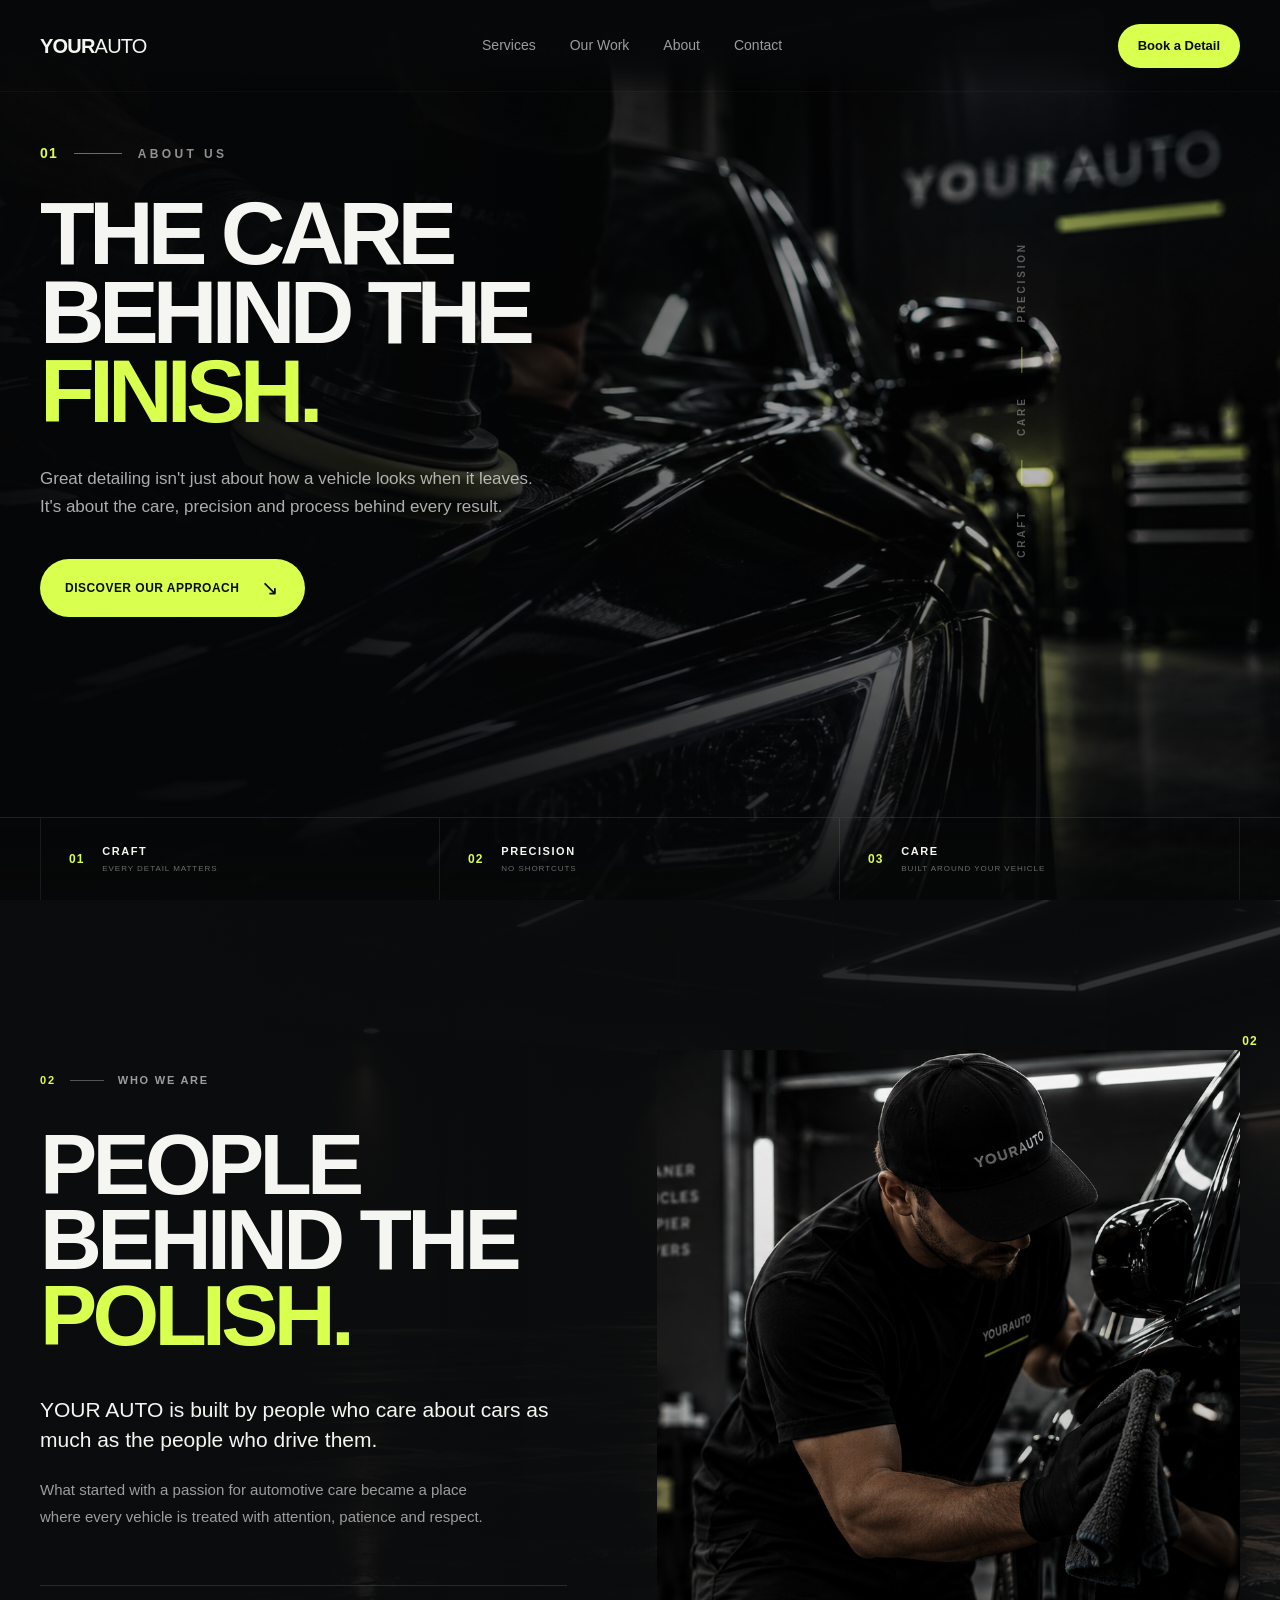
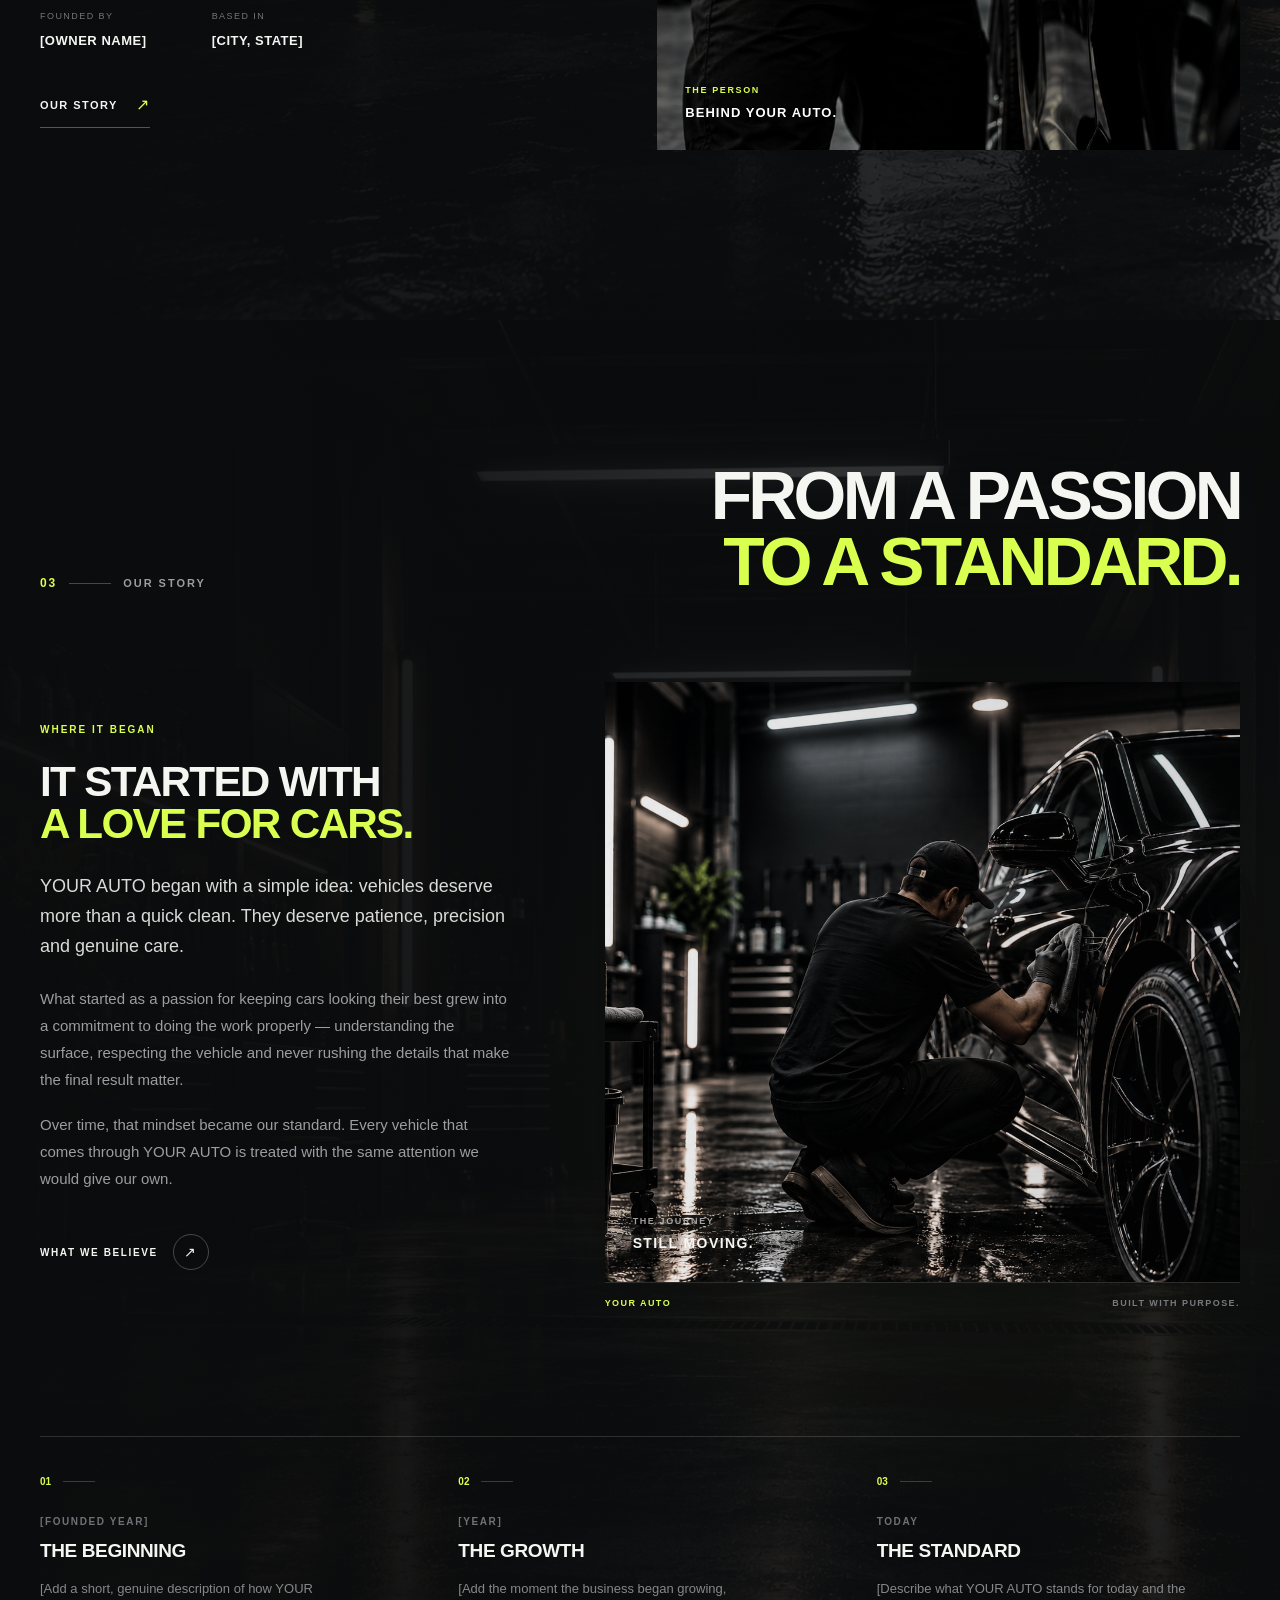
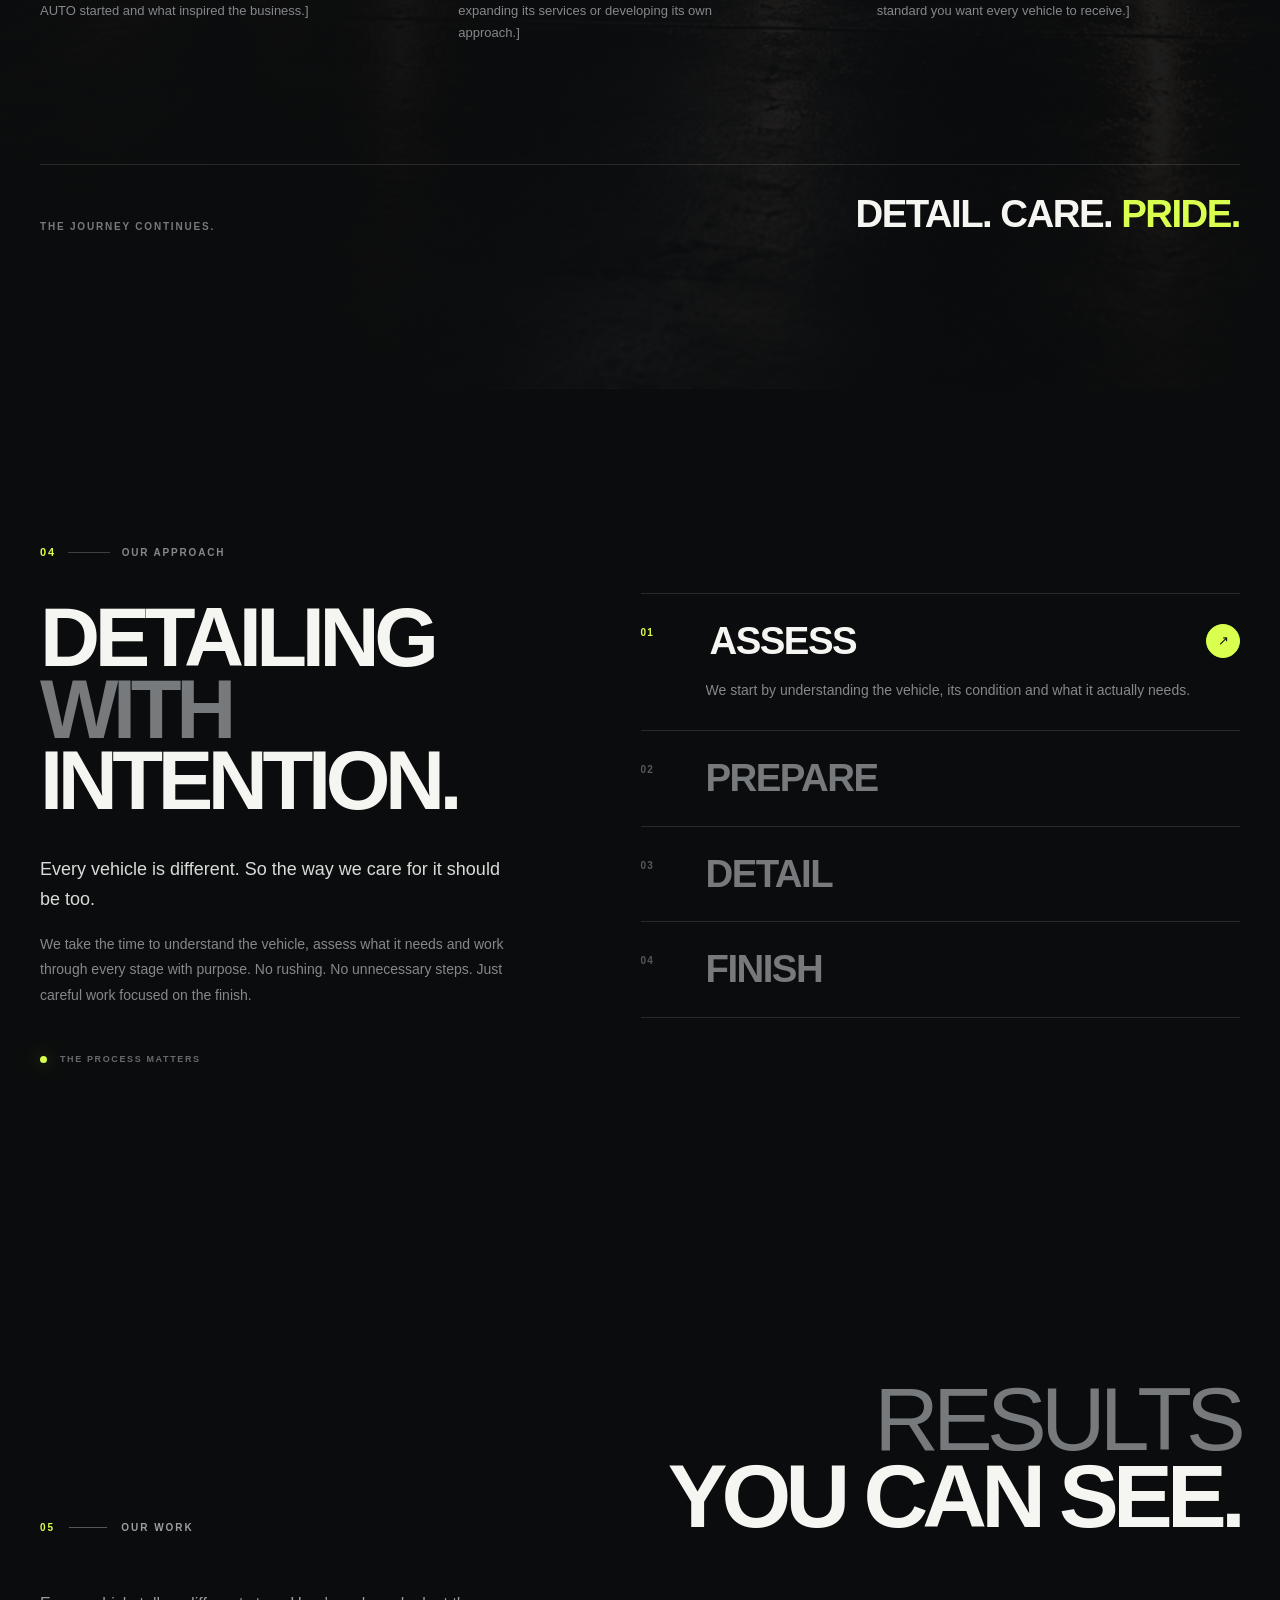
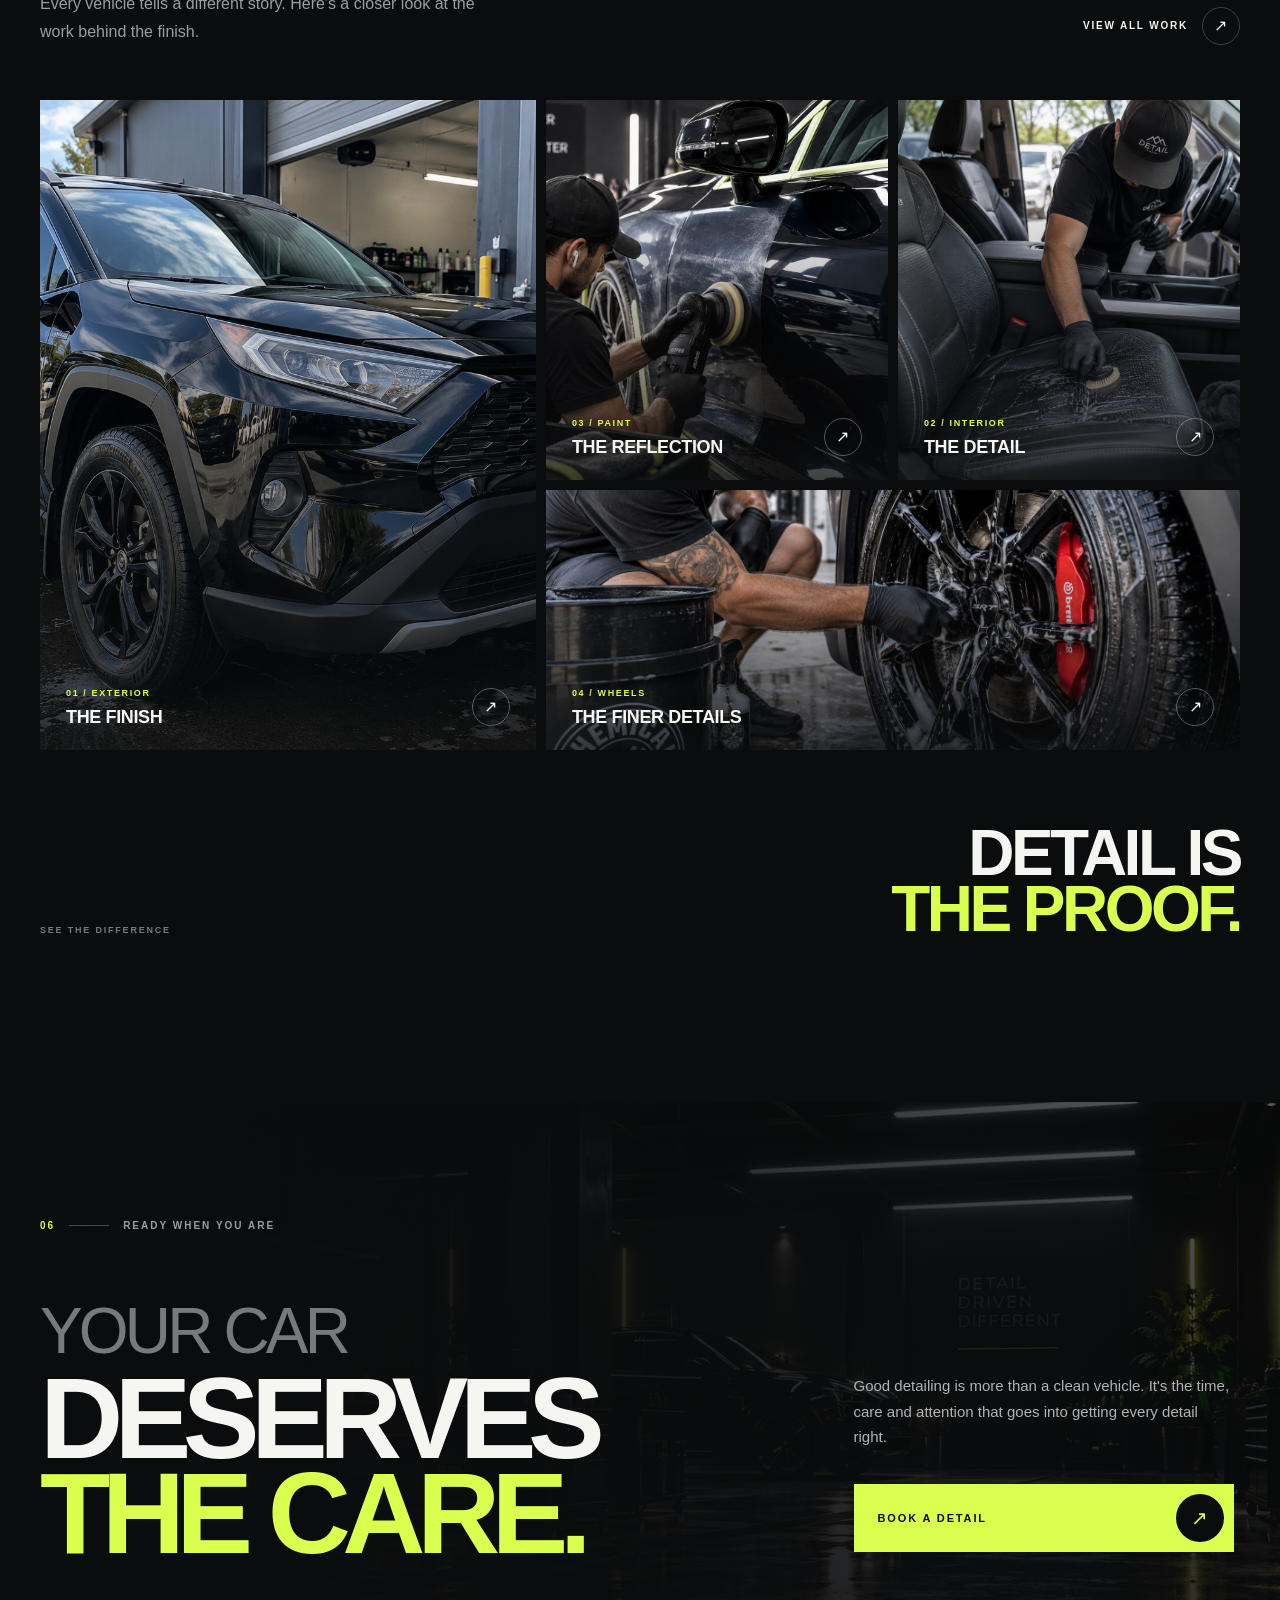
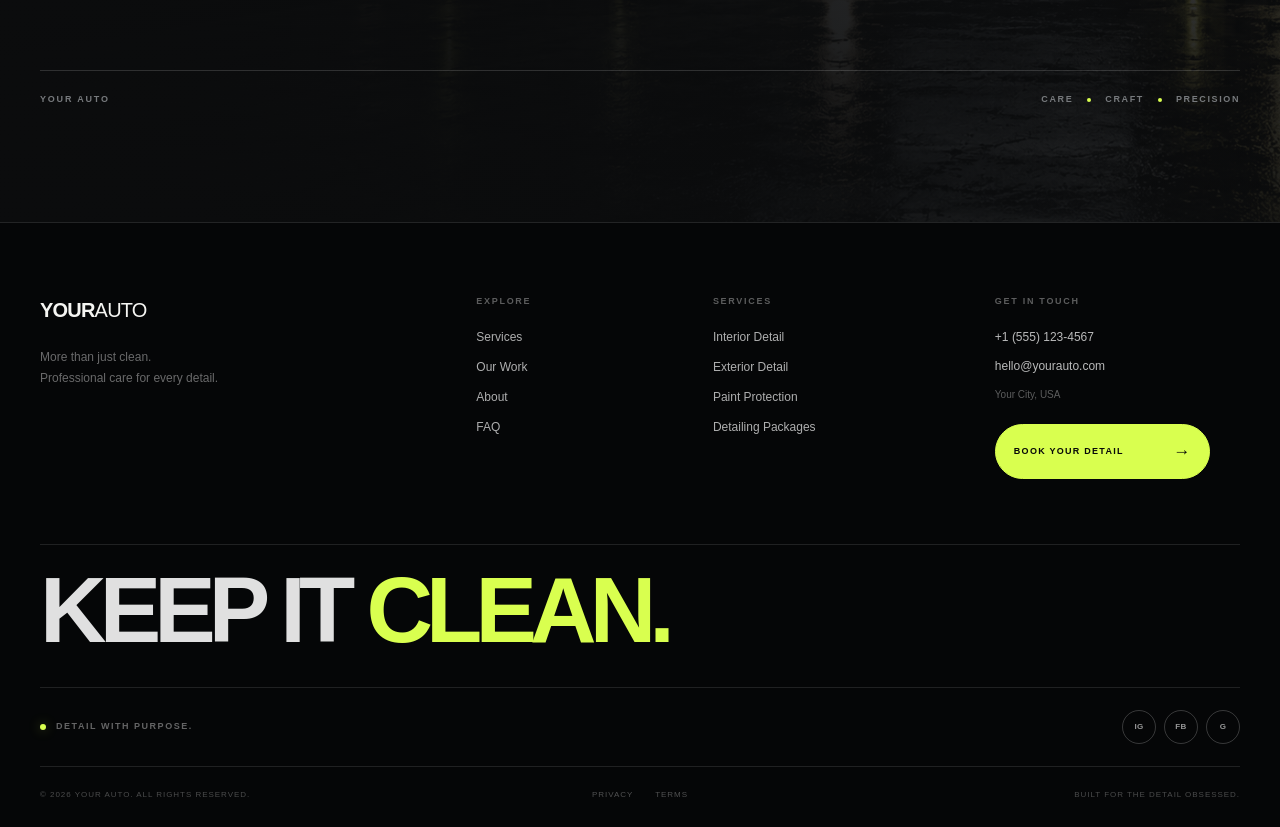
==== about.html @ d48f0979 "Upload auto detailing website" ====
<!DOCTYPE html>
<html lang="en">
<head>
  <meta charset="UTF-8">
  <meta name="viewport" content="width=device-width, initial-scale=1.0">

  <title>Your Auto Detailing</title>

  <link rel="stylesheet" href="style.css">
  <link rel="stylesheet" href="about.css">
</head>

<body>

  <header class="site-header">
  <div class="container header-inner">

    <a href="index.html" class="logo">
  YOUR<span>AUTO</span>
</a>

    <nav class="main-nav">

  <a href="services.html">Services</a>

  <a href="work.html">Our Work</a>

  <a href="about.html">About</a>

  <a href="contact.html">Contact</a>

  <a href="booking.html" class="mobile-booking">
    <span>Book a Detail</span>
    <span class="booking-arrow">↗</span>
  </a>

</nav>

<button class="menu-toggle" aria-label="Open menu" aria-expanded="false">
  <span></span>
  <span></span>
</button>

    <a href="booking.html" class="header-cta">
      Book a Detail
    </a>

  </div>
</header>








<!-- =========================================
     ABOUT HERO
========================================= -->

<section class="about-hero">

  <!-- BACKGROUND -->
  <div class="about-hero-image"></div>

  <!-- OVERLAY -->
  <div class="about-hero-overlay"></div>


  <div class="container about-hero-inner">

    <!-- LEFT CONTENT -->
    <div class="about-hero-content">

      <div class="about-hero-label">
        <span>01</span>
        <i></i>
        <strong>ABOUT US</strong>
      </div>


      <h1>
        THE CARE<br>
        BEHIND THE<br>
        <span>FINISH.</span>
      </h1>


      <p>
        Great detailing isn't just about how a vehicle looks
        when it leaves. It's about the care, precision and
        process behind every result.
      </p>


      <a
        href="#our-story"
        class="about-hero-btn"
      >
        <span>DISCOVER OUR APPROACH</span>
        <b>↘</b>
      </a>

    </div>


    <!-- RIGHT VISUAL NOTE -->
    <div class="about-hero-note">

      <span>CRAFT</span>
      <span>CARE</span>
      <span>PRECISION</span>

    </div>

  </div>


  <!-- BOTTOM PHILOSOPHY STRIP -->

  <div class="about-hero-bottom">

    <div class="container about-hero-bottom-inner">

      <div class="about-hero-item">

        <strong>01</strong>

        <div>
          <span>CRAFT</span>
          <small>EVERY DETAIL MATTERS</small>
        </div>

      </div>


      <div class="about-hero-item">

        <strong>02</strong>

        <div>
          <span>PRECISION</span>
          <small>NO SHORTCUTS</small>
        </div>

      </div>


      <div class="about-hero-item">

        <strong>03</strong>

        <div>
          <span>CARE</span>
          <small>BUILT AROUND YOUR VEHICLE</small>
        </div>

      </div>

    </div>

  </div>

</section>








<!-- =========================================
     WHO WE ARE
========================================= -->

<section class="about-who" id="who-we-are">

  <div class="container about-who-inner">

    <!-- LEFT CONTENT -->
    <div class="about-who-content">

      <div class="about-who-label">
        <span>02</span>
        <i></i>
        <strong>WHO WE ARE</strong>
      </div>


      <h2>
        PEOPLE<br>
        BEHIND THE<br>
        <span>POLISH.</span>
      </h2>


      <p class="about-who-intro">
        YOUR AUTO is built by people who care about
        cars as much as the people who drive them.
      </p>


      <p class="about-who-text">
        What started with a passion for automotive care
        became a place where every vehicle is treated
        with attention, patience and respect.
      </p>


      <!-- FOUNDER INFO -->
      <div class="about-who-meta">

        <div class="about-who-meta-item">

          <span>FOUNDED BY</span>

          <strong>[OWNER NAME]</strong>

        </div>


        <div class="about-who-meta-item">

          <span>BASED IN</span>

          <strong>[CITY, STATE]</strong>

        </div>

      </div>


      <a href="#our-story" class="about-who-link">

        <span>OUR STORY</span>

        <b>↗</b>

      </a>

    </div>


    <!-- RIGHT IMAGE -->
    <div class="about-who-visual">

      <div class="about-who-image">

        <img
          src="images/about-founder.png"
          alt="YOUR AUTO founder working on a vehicle"
          loading="lazy"
        />

      </div>


      <!-- IMAGE LABEL -->
      <div class="about-who-caption">

        <span>THE PERSON</span>

        <strong>BEHIND YOUR AUTO.</strong>

      </div>


      <!-- NUMBER -->
      <div class="about-who-number">
        02
      </div>

    </div>

  </div>

</section>







<!-- =========================================
     SECTION 03 — OUR STORY
========================================= -->

<section class="about-story" id="our-story">

  <div class="container about-story-inner">

    <!-- SECTION HEADER -->
    <div class="about-story-header">

      <div class="about-story-label">
        <span>03</span>
        <i></i>
        <strong>OUR STORY</strong>
      </div>

      <div class="about-story-heading">
        <span>FROM A PASSION</span>
        <strong>TO A STANDARD.</strong>
      </div>

    </div>


    <!-- MAIN STORY -->
    <div class="about-story-main">

      <!-- STORY COPY -->
      <div class="about-story-copy">

        <span class="about-story-kicker">
          WHERE IT BEGAN
        </span>

        <h3>
          IT STARTED WITH
          <em>A LOVE FOR CARS.</em>
        </h3>

        <p class="about-story-lead">
          YOUR AUTO began with a simple idea: vehicles deserve
          more than a quick clean. They deserve patience,
          precision and genuine care.
        </p>

        <p>
          What started as a passion for keeping cars looking
          their best grew into a commitment to doing the work
          properly — understanding the surface, respecting the
          vehicle and never rushing the details that make the
          final result matter.
        </p>

        <p>
          Over time, that mindset became our standard. Every
          vehicle that comes through YOUR AUTO is treated with
          the same attention we would give our own.
        </p>

        <a href="#approach" class="about-story-link">
          <span>WHAT WE BELIEVE</span>
          <b>↗</b>
        </a>

      </div>


      <!-- STORY IMAGE -->
      <div class="about-story-visual">

        <div class="about-story-image">

          <div class="about-story-image-shine"></div>

          <div class="about-story-image-label">
            <span>THE JOURNEY</span>
            <strong>STILL MOVING.</strong>
          </div>

        </div>

        <div class="about-story-image-note">
          <span>YOUR AUTO</span>
          <strong>BUILT WITH PURPOSE.</strong>
        </div>

      </div>

    </div>


    <!-- HISTORY STRIP -->
    <div class="about-history">

      <div class="about-history-line"></div>


      <!-- HISTORY 01 -->
      <article class="about-history-item">

        <div class="about-history-top">
          <span>01</span>
          <i></i>
        </div>

        <span class="about-history-year">
          [FOUNDED YEAR]
        </span>

        <h4>
          THE BEGINNING
        </h4>

        <p>
          [Add a short, genuine description of how YOUR AUTO
          started and what inspired the business.]
        </p>

      </article>


      <!-- HISTORY 02 -->
      <article class="about-history-item">

        <div class="about-history-top">
          <span>02</span>
          <i></i>
        </div>

        <span class="about-history-year">
          [YEAR]
        </span>

        <h4>
          THE GROWTH
        </h4>

        <p>
          [Add the moment the business began growing, expanding
          its services or developing its own approach.]
        </p>

      </article>


      <!-- HISTORY 03 -->
      <article class="about-history-item">

        <div class="about-history-top">
          <span>03</span>
          <i></i>
        </div>

        <span class="about-history-year">
          TODAY
        </span>

        <h4>
          THE STANDARD
        </h4>

        <p>
          [Describe what YOUR AUTO stands for today and the
          standard you want every vehicle to receive.]
        </p>

      </article>

    </div>


    <!-- CLOSING STATEMENT -->
    <div class="about-story-close">

      <span>
        THE JOURNEY CONTINUES.
      </span>

      <strong>
        DETAIL. CARE. <em>PRIDE.</em>
      </strong>

    </div>

  </div>

</section>





<!-- =========================================
     SECTION 04 — OUR APPROACH
========================================= -->

<section class="about-approach" id="approach">

  <div class="container about-approach-inner">

    <!-- LEFT SIDE -->
    <div class="about-approach-intro">

      <div class="about-approach-label">
        <span>04</span>
        <i></i>
        <strong>OUR APPROACH</strong>
      </div>

      <h2>
        DETAILING
        <span>WITH</span>
        INTENTION.
      </h2>

      <p class="about-approach-lead">
        Every vehicle is different. So the way we care for it
        should be too.
      </p>

      <p>
        We take the time to understand the vehicle, assess what
        it needs and work through every stage with purpose.
        No rushing. No unnecessary steps. Just careful work
        focused on the finish.
      </p>

      <div class="about-approach-note">
        <span></span>
        <strong>
          THE PROCESS MATTERS
        </strong>
      </div>

    </div>


    <!-- RIGHT SIDE -->
    <div class="about-process">

      <!-- PROCESS ITEM 01 -->
      <button
        class="about-process-item active"
        type="button"
        data-process="1"
      >

        <div class="about-process-number">
          01
        </div>

        <div class="about-process-main">

          <div class="about-process-title">
            <h3>ASSESS</h3>
            <span>↗</span>
          </div>

          <div class="about-process-content">
            <p>
              We start by understanding the vehicle, its condition
              and what it actually needs.
            </p>
          </div>

        </div>

      </button>


      <!-- PROCESS ITEM 02 -->
      <button
        class="about-process-item"
        type="button"
        data-process="2"
      >

        <div class="about-process-number">
          02
        </div>

        <div class="about-process-main">

          <div class="about-process-title">
            <h3>PREPARE</h3>
            <span>↗</span>
          </div>

          <div class="about-process-content">
            <p>
              Proper preparation creates the foundation for a
              cleaner, more refined result.
            </p>
          </div>

        </div>

      </button>


      <!-- PROCESS ITEM 03 -->
      <button
        class="about-process-item"
        type="button"
        data-process="3"
      >

        <div class="about-process-number">
          03
        </div>

        <div class="about-process-main">

          <div class="about-process-title">
            <h3>DETAIL</h3>
            <span>↗</span>
          </div>

          <div class="about-process-content">
            <p>
              Every surface receives the attention it needs,
              from the areas you notice to the ones you don't.
            </p>
          </div>

        </div>

      </button>


      <!-- PROCESS ITEM 04 -->
      <button
        class="about-process-item"
        type="button"
        data-process="4"
      >

        <div class="about-process-number">
          04
        </div>

        <div class="about-process-main">

          <div class="about-process-title">
            <h3>FINISH</h3>
            <span>↗</span>
          </div>

          <div class="about-process-content">
            <p>
              We inspect the finished vehicle, refine the final
              details and make sure everything is ready to go.
            </p>
          </div>

        </div>

      </button>

    </div>

  </div>

</section>






















<!-- =========================================
     05 — OUR WORK / PROOF
========================================= -->

<section class="about-work" id="about-work">

  <div class="container">

    <!-- HEADER -->
    <div class="about-work-header">

      <div class="about-work-label">
        <span>05</span>
        <i></i>
        <strong>OUR WORK</strong>
      </div>

      <div class="about-work-heading">
        <span>RESULTS</span>
        <strong>YOU CAN SEE.</strong>
      </div>

    </div>


    <!-- INTRO -->
    <div class="about-work-intro">

      <p>
        Every vehicle tells a different story.
        Here's a closer look at the work behind the finish.
      </p>

      <a href="work.html" class="about-work-link">
        <span>VIEW ALL WORK</span>
        <b>↗</b>
      </a>

    </div>


    <!-- FEATURED WORK -->
    <div class="about-work-grid">

      <!-- FEATURED -->
      <a
        href="work.html"
        class="about-work-card about-work-featured"
      >

        <div class="about-work-image">

          <img
            src="images/gallery-exterior-01.png"
            alt="Exterior detailing result"
            loading="lazy"
          >

          <div class="about-work-shine"></div>

        </div>

        <div class="about-work-card-info">

          <div>
            <span>01 / EXTERIOR</span>
            <strong>THE FINISH</strong>
          </div>

          <b>↗</b>

        </div>

      </a>


      <!-- INTERIOR -->
      <a
        href="work.html"
        class="about-work-card about-work-small"
      >

        <div class="about-work-image">

          <img
            src="images/gallery-interior-01.png"
            alt="Interior detailing result"
            loading="lazy"
          >

          <div class="about-work-shine"></div>

        </div>

        <div class="about-work-card-info">

          <div>
            <span>02 / INTERIOR</span>
            <strong>THE DETAIL</strong>
          </div>

          <b>↗</b>

        </div>

      </a>


      <!-- PAINT -->
      <a
        href="work.html"
        class="about-work-card about-work-small"
      >

        <div class="about-work-image">

          <img
            src="images/gallery-paint-01.png"
            alt="Paint correction result"
            loading="lazy"
          >

          <div class="about-work-shine"></div>

        </div>

        <div class="about-work-card-info">

          <div>
            <span>03 / PAINT</span>
            <strong>THE REFLECTION</strong>
          </div>

          <b>↗</b>

        </div>

      </a>


      <!-- WHEELS -->
      <a
        href="work.html"
        class="about-work-card about-work-wide"
      >

        <div class="about-work-image">

          <img
            src="images/gallery-wheel-01.png"
            alt="Wheel detailing result"
            loading="lazy"
          >

          <div class="about-work-shine"></div>

        </div>

        <div class="about-work-card-info">

          <div>
            <span>04 / WHEELS</span>
            <strong>THE FINER DETAILS</strong>
          </div>

          <b>↗</b>

        </div>

      </a>

    </div>


    <!-- BOTTOM STATEMENT -->
    <div class="about-work-bottom">

      <span>SEE THE DIFFERENCE</span>

      <strong>
        DETAIL IS<br>
        <em>THE PROOF.</em>
      </strong>

    </div>

  </div>

</section>






<!-- =========================================
     06 — FINAL CTA
========================================= -->

<section class="about-final-cta" id="about-final-cta">

  <div class="about-final-cta-bg"></div>
  <div class="about-final-cta-overlay"></div>

  <div class="container about-final-cta-inner">

    <!-- TOP LABEL -->
    <div class="about-final-cta-label">
      <span>06</span>
      <i></i>
      <strong>READY WHEN YOU ARE</strong>
    </div>


    <!-- MAIN -->
    <div class="about-final-cta-main">

      <div class="about-final-cta-heading">

        <span>YOUR CAR</span>

        <strong>
          DESERVES<br>
          <em>THE CARE.</em>
        </strong>

      </div>


      <div class="about-final-cta-side">

        <p>
          Good detailing is more than a clean vehicle.
          It's the time, care and attention that goes into
          getting every detail right.
        </p>

        <a href="booking.html" class="about-final-cta-button">

          <span>BOOK A DETAIL</span>

          <b>↗</b>

        </a>

      </div>

    </div>


    <!-- BOTTOM -->
    <div class="about-final-cta-bottom">

      <span>YOUR AUTO</span>

      <div>
        <span>CARE</span>
        <i></i>
        <span>CRAFT</span>
        <i></i>
        <span>PRECISION</span>
      </div>

    </div>

  </div>

</section>

















<!-- =========================================
     FOOTER
========================================= -->

<footer class="site-footer">

  <div class="footer-container">


    <!-- =====================================
         TOP
    ====================================== -->

    <div class="footer-top">


      <!-- BRAND -->

      <div class="footer-brand">

        <a href="index.html" class="logo">
  YOUR<span>AUTO</span>
</a>

        <p>
          More than just clean.<br>
          Professional care for every detail.
        </p>

      </div>


      <!-- NAVIGATION -->

      <div class="footer-nav-group">

        <span class="footer-nav-title">
          EXPLORE
        </span>

        <a href="services.html">
          Services
        </a>

        <a href="work.html">
          Our Work
        </a>

        <a href="about.html">
          About
        </a>

        <a href="index.html#faq">
          FAQ
        </a>

      </div>


      <!-- SERVICES -->

      <div class="footer-nav-group">

  <span class="footer-nav-title">
    SERVICES
  </span>

  <a href="services.html#service-menu">
    Interior Detail
  </a>

  <a href="services.html#service-menu">
    Exterior Detail
  </a>

  <a href="services.html#service-menu">
    Paint Protection
  </a>

  <a href="services.html#service-menu">
    Detailing Packages
  </a>

</div>


      <!-- CONTACT -->

      <div class="footer-contact">

        <span class="footer-nav-title">
          GET IN TOUCH
        </span>

        <a href="tel:+15551234567">
          +1 (555) 123-4567
        </a>

        <a href="mailto:hello@yourauto.com">
          hello@yourauto.com
        </a>

        <span class="footer-location">
          Your City, USA
        </span>

        <a
          href="booking.html"
          class="footer-book"
        >
          <span>BOOK YOUR DETAIL</span>
          <b>→</b>
        </a>

      </div>

    </div>


    <!-- =====================================
         LARGE STATEMENT
    ====================================== -->

    <div class="footer-statement">

      <span>KEEP IT</span>

      <strong>CLEAN.</strong>

    </div>


    <!-- =====================================
         MIDDLE LINE
    ====================================== -->

    <div class="footer-middle">

      <div class="footer-middle-left">

        <span class="footer-dot"></span>

        <span>
          DETAIL WITH PURPOSE.
        </span>

      </div>


      <div class="footer-socials">

        <a href="javascript:void(0)" aria-label="Instagram">IG</a>
        <a href="javascript:void(0)" aria-label="Facebook">FB</a>
        <a href="javascript:void(0)" aria-label="Google">G</a>

      </div>

    </div>


    <!-- =====================================
         BOTTOM
    ====================================== -->

    <div class="footer-bottom">

      <span>
        © 2026 YOUR AUTO. ALL RIGHTS RESERVED.
      </span>

      <div>

        <a href="#">
          PRIVACY
        </a>

        <a href="#">
          TERMS
        </a>

      </div>

      <span class="footer-credit">
        BUILT FOR THE DETAIL OBSESSED.
      </span>

    </div>


  </div>

</footer>








<!-- =========================================
     BOOKING MODAL
========================================= -->

<div
  class="booking-modal"
  id="bookingModal"
  aria-hidden="true"
>

  <div
    class="booking-modal-backdrop"
    data-booking-close
  ></div>


  <div
    class="booking-modal-window"
    role="dialog"
    aria-modal="true"
    aria-label="Book your detail"
  >

    <!-- CLOSE -->
    <button
      type="button"
      class="booking-modal-close"
      aria-label="Close booking"
      data-booking-close
    >
      <span></span>
      <span></span>
    </button>


    <!-- BOOKING PAGE -->
    <iframe
      class="booking-modal-frame"
      src="about:blank"
      title="Book Your Detail"
    ></iframe>

  </div>

</div>






  <script src="script.js"></script>
  <script src="about.js"></script>
</body>
</html>
---- style.css ----
/* ================================
   YOUR AUTO DETAILING
   Master Design System
================================ */

:root {
  --bg: #0b0c0d;
  --surface: #121416;
  --text: #f5f5f2;
  --muted: #9b9d9f;
  --accent: #d9ff4f;

  --container: 1200px;
  --radius: 18px;
}

* {
  margin: 0;
  padding: 0;
  box-sizing: border-box;
}

html {
  scroll-behavior: smooth;
}

body {
  font-family: Arial, Helvetica, sans-serif;
  background: var(--bg);
  color: var(--text);
  line-height: 1.5;
}

img {
  max-width: 100%;
  display: block;
}

button,
a {
  font: inherit;
}

a {
  color: inherit;
  text-decoration: none;
}

.container {
  width: min(100% - 40px, var(--container));
  margin-inline: auto;
}






/* =========================================
   AUTO-HIDE HEADER
========================================= */

.site-header {
  position: fixed;
  top: 0;
  left: 0;
  width: 100%;
  z-index: 1000;

  transition:
    transform 0.55s cubic-bezier(0.22, 1, 0.36, 1),
    opacity 0.35s ease;

  will-change: transform;
}

/* Header hidden while scrolling down */
.site-header.header-hidden {
  transform: translateY(-110%);
  opacity: 0;
  pointer-events: none;
}







/* ================================
   HEADER
================================ */

.site-header {
  position: fixed;
  top: 0;
  left: 0;
  width: 100%;
  z-index: 100;
  padding: 24px 0;
}

.site-header {
  position: fixed;
  top: 0;
  left: 0;
  width: 100%;
  z-index: 1000;

  padding: 24px 0;

  background: linear-gradient(
    to bottom,
    rgba(7, 8, 9, 0.96) 0%,
    rgba(7, 8, 9, 0.90) 55%,
    rgba(7, 8, 9, 0.65) 75%,
    rgba(7, 8, 9, 0) 100%
  );

  transition:
    transform 0.55s cubic-bezier(0.22, 1, 0.36, 1),
    opacity 0.35s ease;

  will-change: transform;
}


.site-header::after {
  content: "";
  position: absolute;
  left: 0;
  right: 0;
  bottom: 0;
  height: 1px;

  background: rgba(255, 255, 255, 0.08);
  opacity: 0.45;
}

.header-inner {
  display: flex;
  align-items: center;
  justify-content: space-between;
}

.logo {
  font-size: 20px;
  font-weight: 800;
  letter-spacing: -0.04em;
}

.logo span {
  font-weight: 400;
}

.main-nav {
  display: flex;
  align-items: center;
  gap: 34px;
}

.main-nav a {
  font-size: 14px;
  color: var(--muted);
  transition: color 0.25s ease;
}

.main-nav a:hover {
  color: var(--text);
}

.header-cta {
  padding: 12px 20px;
  background: var(--accent);
  color: #0b0c0d;
  border-radius: 999px;
  font-size: 13px;
  font-weight: 700;
  transition: transform 0.25s ease;
}

.header-cta:hover {
  transform: translateY(-2px);
}


/* ================================
   MOBILE HEADER
================================ */

.menu-toggle {
  display: none;
  width: 44px;
  height: 44px;
  padding: 0;
  border: 0;
  background: transparent;
  cursor: pointer;

  flex-direction: column;
  align-items: center;
  justify-content: center;
  gap: 6px;
}

.menu-toggle span {
  width: 22px;
  height: 1.5px;
  background: var(--text);
  transition: transform 0.25s ease;
}

@media (max-width: 768px) {

  .site-header {
    padding: 18px 0;
  }

  .container {
    width: min(100% - 32px, var(--container));
  }

  .main-nav {
    display: none;
  }

  .header-cta {
    display: none;
  }

  .menu-toggle {
    display: flex;
  }

  .header-inner {
    justify-content: space-between;
  }

  .logo {
    font-size: 18px;
  }
}


/* ================================
   MOBILE MENU — SIGNATURE MOTION
================================ */

@media (max-width: 768px) {

  .main-nav {
    position: absolute;
    top: calc(100% + 8px);
    left: 16px;
    right: 16px;

    display: flex;
    flex-direction: column;
    align-items: stretch;
    gap: 0;

    padding: 18px;

    background: rgba(12, 14, 15, 0.98);
    border: 1px solid rgba(255, 255, 255, 0.09);
    border-radius: 22px;

    overflow: hidden;

    opacity: 0;
    visibility: hidden;
    transform: translateY(-12px);

    transition:
      opacity 0.35s ease,
      visibility 0.35s ease,
      transform 0.45s cubic-bezier(0.16, 1, 0.3, 1);
  }

  .main-nav::before {
    content: "";
    position: absolute;
    width: 220px;
    height: 220px;
    top: -120px;
    left: -80px;

    background: radial-gradient(
      circle,
      rgba(217, 255, 79, 0.09),
      transparent 70%
    );

    pointer-events: none;
  }

  .main-nav a {
    position: relative;
    z-index: 1;

    display: block;
    padding: 17px 8px;

    color: var(--text);
    font-size: 16px;

    opacity: 0;
    transform: translateX(-35px);

    transition:
      opacity 0.45s ease,
      transform 0.55s cubic-bezier(0.16, 1, 0.3, 1);
  }

  .main-nav a:not(.mobile-booking)::after {
    content: "";
    position: absolute;
    left: 8px;
    right: 8px;
    bottom: 0;

    height: 1px;
    background: rgba(255, 255, 255, 0.07);
  }

  .main-nav.is-open {
    opacity: 1;
    visibility: visible;
    transform: translateY(0);
  }

  /* Staggered entrance */

  .main-nav.is-open a:nth-child(1) {
    opacity: 1;
    transform: translateX(0);
    transition-delay: 0.08s;
  }

  .main-nav.is-open a:nth-child(2) {
    opacity: 1;
    transform: translateX(0);
    transition-delay: 0.15s;
  }

  .main-nav.is-open a:nth-child(3) {
    opacity: 1;
    transform: translateX(0);
    transition-delay: 0.22s;
  }

  .main-nav.is-open a:nth-child(4) {
    opacity: 1;
    transform: translateX(0);
    transition-delay: 0.29s;
  }

  /* Booking button */

  .mobile-booking {
    margin-top: 18px;
    padding: 16px 18px !important;

    display: flex !important;
    align-items: center;
    justify-content: space-between;

    border-radius: 999px;

    background: var(--accent);
    color: #0b0c0d !important;

    font-size: 14px !important;
    font-weight: 700;

    overflow: hidden;
    transform: translateX(-35px) !important;
  }

  .mobile-booking::before {
    content: "";
    position: absolute;
    top: 0;
    left: -80%;
    width: 45%;
    height: 100%;

    background: linear-gradient(
      110deg,
      transparent,
      rgba(255, 255, 255, 0.65),
      transparent
    );

    transform: skewX(-20deg);
  }

  .main-nav.is-open .mobile-booking {
    opacity: 1;
    transform: translateX(0) !important;
    transition-delay: 0.38s;
  }

  .main-nav.is-open .mobile-booking::before {
    animation: bookingShine 2.8s ease-in-out 0.7s infinite;
  }

  .booking-arrow {
    display: flex;
    align-items: center;
    justify-content: center;

    width: 30px;
    height: 30px;

    border-radius: 50%;
    background: rgba(11, 12, 13, 0.12);

    font-size: 17px;
  }

  @keyframes bookingShine {
    0% {
      left: -80%;
    }

    45%,
    100% {
      left: 140%;
    }
  }

  /* Menu icon */

  .menu-toggle {
    position: relative;
    z-index: 10;
  }

  .menu-toggle span {
    transform-origin: center;
    transition:
      transform 0.4s cubic-bezier(0.16, 1, 0.3, 1),
      opacity 0.25s ease;
  }

  .menu-toggle.is-open span:first-child {
    transform: translateY(3.75px) rotate(45deg);
  }

  .menu-toggle.is-open span:last-child {
    transform: translateY(-3.75px) rotate(-45deg);
  }
}



/* ================================
   BOOKING BUTTONS
================================ */

/* Mobile booking is hidden on desktop */
.mobile-booking {
  display: none;
}

/* Desktop booking button */
.header-cta {
  position: relative;
  overflow: hidden;
}

/* Desktop shine */
.header-cta::before {
  content: "";

  position: absolute;
  top: 0;
  left: -80%;

  width: 45%;
  height: 100%;

  background: linear-gradient(
    110deg,
    transparent,
    rgba(255, 255, 255, 0.65),
    transparent
  );

  transform: skewX(-20deg);
  animation: desktopBookingShine 3.2s ease-in-out infinite;
}

@keyframes desktopBookingShine {

  0% {
    left: -80%;
  }

  45%,
  100% {
    left: 140%;
  }

}

/* Mobile booking becomes visible */
@media (max-width: 768px) {

  .mobile-booking {
    display: flex;
  }

}



/* ================================
   MOBILE VIEWPORT LOCK
================================ */

@media (max-width: 768px) {

  html {
    width: 100%;
    overflow-x: clip;
  }

  body {
    width: 100%;
    max-width: 100%;
    overflow-x: clip;
  }

  .site-header {
    width: 100%;
  }

  .main-nav {
    position: fixed;

    top: 78px;
    right: 16px;
    left: auto;

    width: min(320px, calc(100vw - 32px));

    transform: translateX(40px) scale(0.97);
  }

  .main-nav.is-open {
    transform: translateX(0) scale(1);
  }
}





/* ================================
   HERO
================================ */

.hero {
  position: relative;
  min-height: 100svh;
  display: flex;
  align-items: center;
  overflow: hidden;
  background: #080909;
}


/* ---------- Visual Layer ---------- */

.hero-media {
  position: absolute;
  inset: 0;
  z-index: 0;
}

.hero-image {
  position: absolute;
  inset: -3%;

  background-image: url("images/hero-image.png");
  background-size: cover;
  background-position: center;

  transform: scale(1.03);

  animation: heroImageReveal 1.4s ease forwards;
}

.hero-shade {
  position: absolute;
  inset: 0;

  background:
    linear-gradient(
      90deg,
      rgba(5, 6, 6, 0.96) 0%,
      rgba(5, 6, 6, 0.82) 28%,
      rgba(5, 6, 6, 0.42) 58%,
      rgba(5, 6, 6, 0.18) 100%
    ),
    linear-gradient(
      0deg,
      rgba(5, 6, 6, 0.65) 0%,
      transparent 35%,
      rgba(5, 6, 6, 0.2) 100%
    );
}


/* ---------- Content ---------- */

.hero-content {
  position: relative;
  z-index: 2;

  padding-top: 150px;
  padding-bottom: 160px;
}

.hero-copy {
  max-width: 780px;
}

.hero-eyebrow {
  margin-bottom: 24px;

  color: var(--accent);

  font-size: 10px;
  font-weight: 700;
  letter-spacing: 0.2em;

  opacity: 0;
  transform: translateY(20px);

  animation: heroReveal 0.8s ease forwards;
  animation-delay: 0.2s;
}

.hero h1 {
  margin: 0;

  font-size: clamp(64px, 9vw, 126px);
  line-height: 0.88;

  letter-spacing: -0.07em;
  font-weight: 700;

  opacity: 0;
  transform: translateY(35px);

  animation:
    heroReveal 0.9s cubic-bezier(0.16, 1, 0.3, 1)
    forwards;

  animation-delay: 0.3s;
}

.hero h1 span {
  color: rgba(245, 245, 242, 0.48);
}

.hero-text {
  max-width: 500px;

  margin-top: 32px;

  color: rgba(245, 245, 242, 0.68);

  font-size: 16px;
  line-height: 1.7;

  opacity: 0;
  transform: translateY(20px);

  animation: heroReveal 0.8s ease forwards;
  animation-delay: 0.45s;
}


/* ---------- Buttons ---------- */

.hero-actions {
  display: flex;
  align-items: center;
  gap: 28px;

  margin-top: 38px;

  opacity: 0;
  transform: translateY(20px);

  animation: heroReveal 0.8s ease forwards;
  animation-delay: 0.58s;
}

.primary-btn {
  position: relative;

  display: inline-flex;
  align-items: center;
  gap: 16px;

  padding: 7px 8px 7px 20px;

  background: var(--accent);
  color: #0b0c0d;

  border-radius: 999px;

  font-size: 13px;
  font-weight: 700;

  overflow: hidden;

  transition:
    transform 0.3s ease,
    box-shadow 0.3s ease;
}

.primary-btn::before {
  content: "";

  position: absolute;
  top: 0;
  left: -90%;

  width: 45%;
  height: 100%;

  background: linear-gradient(
    110deg,
    transparent,
    rgba(255,255,255,0.75),
    transparent
  );

  transform: skewX(-20deg);

  animation: buttonShine 3s ease-in-out infinite;
}

.primary-btn:hover {
  transform: translateY(-3px);

  box-shadow:
    0 14px 35px rgba(217, 255, 79, 0.18);
}

.btn-arrow {
  position: relative;
  z-index: 2;

  display: flex;
  align-items: center;
  justify-content: center;

  width: 34px;
  height: 34px;

  border-radius: 50%;

  background: rgba(11, 12, 13, 0.12);

  font-size: 16px;
}

.text-btn {
  display: inline-flex;
  align-items: center;

  color: var(--text);

  font-size: 13px;

  transition:
    color 0.25s ease,
    transform 0.25s ease;
}

.text-btn:hover {
  color: var(--accent);
  transform: translateX(5px);
}

.text-btn span {
  margin-left: 8px;
  font-size: 18px;
}


/* ---------- Bottom Information ---------- */

.hero-bottom {
  position: absolute;

  left: 0;
  bottom: 0;

  width: 100%;

  border-top: 1px solid rgba(255,255,255,0.12);

  z-index: 3;
}

.hero-bottom-inner {
  min-height: 76px;

  display: flex;
  align-items: center;
  justify-content: space-between;
}

.hero-bottom-inner div {
  display: flex;
  align-items: center;
  gap: 12px;
}

.hero-bottom strong {
  color: var(--accent);

  font-size: 10px;
  font-weight: 500;
}

.hero-bottom span {
  color: rgba(245,245,242,0.52);

  font-size: 9px;
  letter-spacing: 0.16em;
}


/* ---------- Animations ---------- */

@keyframes heroReveal {

  to {
    opacity: 1;
    transform: translateY(0);
  }

}

@keyframes heroImageReveal {

  from {
    opacity: 0;
    transform: scale(1.08);
  }

  to {
    opacity: 1;
    transform: scale(1.03);
  }

}

@keyframes buttonShine {

  0% {
    left: -90%;
  }

  40%,
  100% {
    left: 140%;
  }

}


/* ---------- Mobile ---------- */

@media (max-width: 768px) {

  .hero-content {
    padding-top: 145px;
    padding-bottom: 125px;
  }

  .hero-shade {
    background:
      linear-gradient(
        180deg,
        rgba(5,6,6,0.82) 0%,
        rgba(5,6,6,0.48) 45%,
        rgba(5,6,6,0.90) 100%
      );
  }

  .hero-image {
    background-position: 62% center;
  }

  .hero h1 {
    font-size: clamp(58px, 16vw, 82px);
  }

  .hero-text {
    max-width: 390px;
    font-size: 15px;
  }

  .hero-actions {
    align-items: flex-start;
    flex-direction: column;
    gap: 20px;
  }

  .hero-bottom-inner {
    min-height: 62px;
  }

  .hero-bottom-inner div {
    gap: 7px;
  }

  .hero-bottom span {
    font-size: 7px;
    letter-spacing: 0.11em;
  }

  .hero-bottom-inner div:nth-child(2) {
    display: none;
  }

}








/* =========================================
   SERVICES
========================================= */

.services-section {
  position: relative;

  padding: 120px 0 90px;

  background:
    linear-gradient(
      180deg,
      rgba(7, 8, 9, 0.96) 0%,
      rgba(7, 8, 9, 0.76) 38%,
      rgba(7, 8, 9, 0.94) 100%
    ),
    url("images/service-bg.png")
    center center / cover no-repeat;

  overflow: hidden;
}


/* =========================================
   CONTAINER
========================================= */

/* =========================================
   SERVICES CONTAINER — IMPORTANT
========================================= */

.services-container {
  position: relative;

  width: min(100% - 40px, var(--container));

  margin-inline: auto;

  box-sizing: border-box;
}

/* =========================================
   TOP
========================================= */

.services-top {
  position: relative;

  min-height: 350px;

  margin-bottom: 55px;
}


/* =========================================
   LABEL
========================================= */

.services-label {
  position: absolute;

  left: 0;

  top: 30px;

  display: flex;

  align-items: center;

  gap: 12px;
}

.services-label span {
  color: var(--accent);

  font-size: 10px;

  font-weight: 700;

  letter-spacing: 0.15em;
}

.services-label i {
  width: 34px;

  height: 1px;

  background: rgba(255,255,255,0.25);
}

.services-label strong {
  color: rgba(255,255,255,0.42);

  font-size: 9px;

  letter-spacing: 0.2em;
}


/* =========================================
   TITLE
========================================= */

.services-title {
  position: absolute;

  left: 0;

  bottom: 0;

  max-width: 850px;
}

.services-title h2 {
  margin: 0;

  color: #f5f5f2;

  font-size: clamp(68px, 7vw, 100px);

  line-height: 0.86;

  letter-spacing: -0.07em;

  font-weight: 700;
}

.services-title h2 span {
  display: block;

  color: rgba(245,245,242,0.30);
}


/* =========================================
   DESCRIPTION
========================================= */

.services-title p {
  max-width: 500px;

  margin: 28px 0 0;

  color: rgba(245,245,242,0.60);

  font-size: 14px;

  line-height: 1.7;
}


/* =========================================
   TAGLINE
========================================= */

.services-tagline {
  position: absolute;

  right: 0;

  top: 32px;

  color: rgba(255,255,255,0.32);

  font-size: 9px;

  line-height: 1.6;

  letter-spacing: 0.2em;

  text-align: right;
}


/* =========================================
   CAROUSEL
========================================= */

.services-track {
  display: flex;

  gap: 18px;

  width: 100%;

  overflow-x: auto;

  padding: 5px 0 12px;

  scrollbar-width: none;

  scroll-behavior: smooth;

  scroll-snap-type: x mandatory;

  -webkit-overflow-scrolling: touch;

  touch-action: pan-x;

  overscroll-behavior-x: contain;

  cursor: grab;
}

.services-track::-webkit-scrollbar {
  display: none;
}

.services-track:active {
  cursor: grabbing;
}


/* =========================================
   CARD
========================================= */

.service-card {
  position: relative;

  flex: 0 0 calc((100% - 36px) / 3);

  height: 390px;

  overflow: hidden;

  border: 1px solid rgba(255,255,255,0.15);

  border-radius: 20px;

  background: #111315;

  scroll-snap-align: start;

  isolation: isolate;

  transition:
    transform 0.55s cubic-bezier(.16,1,.3,1),
    border-color .35s ease;
}

.service-card:hover {
  transform: translateY(-6px);

  border-color: rgba(255,255,255,0.32);
}


/* =========================================
   IMAGE
========================================= */

.service-card-image {
  position: absolute;

  inset: 0;

  z-index: -2;

  overflow: hidden;
}

.service-card-image img {
  width: 100%;

  height: 100%;

  display: block;

  object-fit: cover;

  transition:
    transform 0.9s cubic-bezier(.16,1,.3,1);
}

.service-card:hover .service-card-image img {
  transform: scale(1.06);
}


/* =========================================
   SHADE
========================================= */

.service-card-shade {
  position: absolute;

  inset: 0;

  z-index: -1;

  background:
    linear-gradient(
      180deg,
      rgba(0,0,0,0.08) 0%,
      rgba(0,0,0,0.08) 30%,
      rgba(0,0,0,0.72) 67%,
      rgba(0,0,0,0.96) 100%
    );
}


/* =========================================
   CARD CONTENT
========================================= */

.service-card-content {
  position: absolute;

  inset: 0;

  display: flex;

  flex-direction: column;

  justify-content: space-between;

  padding: 24px;
}


/* =========================================
   CARD LABEL
========================================= */

.service-card-label {
  display: flex;

  align-items: center;

  gap: 11px;
}

.service-card-label span {
  color: var(--accent);

  font-size: 10px;

  font-weight: 700;

  letter-spacing: 0.14em;
}

.service-card-label i {
  width: 28px;

  height: 1px;

  background: rgba(255,255,255,0.28);
}

.service-card-label strong {
  color: rgba(255,255,255,0.58);

  font-size: 9px;

  letter-spacing: 0.18em;
}


/* =========================================
   CARD BOTTOM
========================================= */

.service-card-bottom {
  transform: translateY(5px);

  transition:
    transform .45s cubic-bezier(.16,1,.3,1);
}

.service-card:hover .service-card-bottom {
  transform: translateY(0);
}


/* =========================================
   CARD TITLE
========================================= */

.service-card-bottom h3 {
  margin: 0;

  color: #f5f5f2;

  font-size: clamp(38px, 3.5vw, 56px);

  line-height: 0.9;

  letter-spacing: -0.055em;
}


/* =========================================
   CARD TEXT
========================================= */

.service-card-bottom p {
  max-width: 290px;

  margin: 15px 0 0;

  color: rgba(245,245,242,0.62);

  font-size: 12px;

  line-height: 1.6;
}


/* =========================================
   CARD LINK
========================================= */

.service-link {
  display: inline-flex;

  align-items: center;

  gap: 14px;

  margin-top: 18px;

  color: #f5f5f2;

  font-size: 9px;

  font-weight: 600;

  letter-spacing: 0.16em;

  text-decoration: none;
}

.service-link b {
  display: grid;

  place-items: center;

  width: 30px;

  height: 30px;

  border: 1px solid rgba(255,255,255,0.30);

  border-radius: 50%;

  font-size: 14px;

  font-weight: 400;

  transition:
    background .3s ease,
    color .3s ease,
    transform .3s ease;
}

.service-link:hover b {
  background: var(--accent);

  color: #08090a;

  transform: translateX(3px);
}


/* =========================================
   BOTTOM NAVIGATION
========================================= */

.services-navigation {
  display: grid;

  grid-template-columns: auto minmax(120px, 420px) auto;

  align-items: center;

  justify-content: space-between;

  gap: 30px;

  margin-top: 24px;
}


/* =========================================
   COUNTER
========================================= */

.services-counter {
  display: flex;

  align-items: center;

  gap: 7px;

  color: rgba(255,255,255,0.35);

  font-size: 10px;

  letter-spacing: 0.12em;
}

.services-counter span:first-child {
  color: var(--accent);
}

.services-counter i {
  font-style: normal;

  color: rgba(255,255,255,0.18);
}


/* =========================================
   PROGRESS
========================================= */

.services-progress {
  width: 100%;

  height: 1px;

  background: rgba(255,255,255,0.13);

  overflow: hidden;
}

.services-progress span {
  display: block;

  width: 33.333%;

  height: 100%;

  background: var(--accent);

  transition: width .45s ease;
}


/* =========================================
   ARROWS
========================================= */

.services-arrows {
  display: flex;

  gap: 8px;
}

.services-arrows button {
  position: relative;

  display: grid;

  place-items: center;

  width: 50px;

  height: 50px;

  padding: 0;

  border: 1px solid rgba(255,255,255,0.20);

  border-radius: 50%;

  background: rgba(255,255,255,0.025);

  color: #f5f5f2;

  font-size: 16px;

  cursor: pointer;

  overflow: hidden;

  transition:
    transform .3s ease,
    border-color .3s ease,
    background .3s ease;
}

.services-arrows button::before {
  content: "";

  position: absolute;

  top: -20%;

  left: -100%;

  width: 45%;

  height: 140%;

  background: linear-gradient(
    105deg,
    transparent,
    rgba(255,255,255,.75),
    transparent
  );

  transform: skewX(-20deg);

  transition: left .55s ease;
}

.services-arrows button:hover::before {
  left: 150%;
}

.services-arrows button:hover {
  transform: translateY(-3px);

  border-color: rgba(255,255,255,.45);

  background: rgba(255,255,255,.08);
}


/* =========================================
   TABLET
========================================= */

@media (max-width: 1000px) {

  .services-title h2 {
    font-size: clamp(60px, 8vw, 82px);
  }

  .service-card {
    flex: 0 0 calc((100% - 18px) / 2);

    height: 400px;
  }

}


/* =========================================
   MOBILE
========================================= */

@media (max-width: 768px) {

  .services-section {
    padding: 85px 0 70px;
  }

  .services-container {
  width: min(100% - 32px, var(--container));
  margin-inline: auto;
}


  .services-top {
    min-height: auto;

    margin-bottom: 36px;
  }


  .services-label {
    position: static;

    margin-bottom: 24px;
  }


  .services-title {
    position: static;

    max-width: 100%;
  }


  .services-title h2 {
    font-size: clamp(48px, 14vw, 70px);

    line-height: .89;
  }


  .services-title p {
    max-width: 330px;

    margin-top: 22px;

    font-size: 13px;
  }


  .services-tagline {
    display: none;
  }


  /* CARDS */

  .services-track {
    gap: 12px;
  }


  .service-card {
    flex: 0 0 calc(100vw - 48px);

    width: calc(100vw - 48px);

    height: 430px;

    border-radius: 20px;
  }


  .service-card-content {
    padding: 21px;
  }


  .service-card-bottom h3 {
    font-size: clamp(40px, 12vw, 53px);
  }


  .service-card-bottom p {
    max-width: 275px;

    font-size: 12px;
  }


  /* NAV */

  .services-navigation {
    grid-template-columns: auto 1fr auto;

    gap: 14px;

    margin-top: 17px;
  }


  .services-progress {
    min-width: 50px;
  }


  .services-arrows {
    gap: 6px;
  }


  .services-arrows button {
    width: 42px;

    height: 42px;

    font-size: 14px;
  }

}










/* =========================================
   TRUST SECTION
========================================= */

.trust-section {
  position: relative;
  min-height: 100vh;
  overflow: hidden;
  background: #070809;
  color: var(--text);
}


/* =========================================
   BACKGROUND
========================================= */

.trust-background {
  position: absolute;
  inset: 0;
  z-index: 0;

  background-image: url("images/trust-section-bg.png");
  background-size: cover;
  background-position: center;
  background-repeat: no-repeat;

  transform: scale(1.02);
}

.trust-overlay {
  position: absolute;
  inset: 0;
  z-index: 1;

  background:
    linear-gradient(
      90deg,
      rgba(7, 8, 9, 0.98) 0%,
      rgba(7, 8, 9, 0.88) 30%,
      rgba(7, 8, 9, 0.42) 58%,
      rgba(7, 8, 9, 0.15) 100%
    ),
    linear-gradient(
      to bottom,
      rgba(7, 8, 9, 0.25) 0%,
      rgba(7, 8, 9, 0.05) 45%,
      rgba(7, 8, 9, 0.96) 100%
    );
}


/* =========================================
   CONTAINER
========================================= */

.trust-container {
  position: relative;
  z-index: 2;

  padding-top: 110px;
  padding-bottom: 0;
}


/* =========================================
   TOP
========================================= */

.trust-top {
  display: flex;
  align-items: center;
  justify-content: space-between;
}

.trust-top-note {
  display: flex;
  flex-direction: column;
  align-items: flex-end;
  gap: 4px;

  font-size: 10px;
  line-height: 1.2;
  letter-spacing: 0.22em;

  color: rgba(255, 255, 255, 0.42);
}


/* =========================================
   MAIN
========================================= */

.trust-main {
  display: grid;
  grid-template-columns: 1fr 1fr;

  min-height: 390px;
}

.trust-copy {
  align-self: center;

  width: 100%;
  max-width: 850px;

  padding-top: 55px;

  position: relative;
  z-index: 3;
}

.trust-copy h2 {
  margin: 0;

  white-space: nowrap;

  font-size: clamp(64px, 6.3vw, 104px);
  line-height: 0.91;
  letter-spacing: -0.055em;
  font-weight: 700;
}

.trust-copy h2 span {
  color: rgba(255, 255, 255, 0.32);
}

.trust-lead {
  max-width: 590px;

  margin: 34px 0 0;

  font-size: 17px;
  line-height: 1.65;

  color: rgba(255, 255, 255, 0.62);
}


/* =========================================
   CAPABILITIES
========================================= */

.trust-capabilities {
  display: grid;
  grid-template-columns: repeat(3, 1fr);

  border-top: 1px solid rgba(255, 255, 255, 0.13);
  border-bottom: 1px solid rgba(255, 255, 255, 0.13);

  backdrop-filter: blur(2px);
}

.trust-capability {
  display: flex;
  gap: 22px;

  min-height: 190px;

  padding: 28px 30px 30px 0;
}

.trust-capability + .trust-capability {
  padding-left: 30px;

  border-left: 1px solid rgba(255, 255, 255, 0.13);
}

.trust-icon {
  flex: 0 0 54px;

  width: 54px;
  height: 54px;

  display: flex;
  align-items: center;
  justify-content: center;

  border: 1px solid rgba(214, 255, 63, 0.55);
  border-radius: 50%;

  color: var(--accent);
  font-size: 21px;
}

.trust-capability-content {
  min-width: 0;
}

.trust-number {
  display: block;

  margin-bottom: 10px;

  color: var(--accent);

  font-size: 11px;
  letter-spacing: 0.12em;
}

.trust-capability h3 {
  margin: 0 0 10px;

  font-size: 18px;
  line-height: 1.2;
  letter-spacing: -0.02em;
}

.trust-capability p {
  max-width: 260px;

  margin: 0;

  font-size: 14px;
  line-height: 1.55;

  color: rgba(255, 255, 255, 0.52);
}



/* =========================================
   TRUST — MOBILE
========================================= */

@media (max-width: 768px) {

  /* -----------------------------------------
     SECTION
  ----------------------------------------- */

  .trust-section {
    min-height: auto;
    overflow: hidden;
  }


  /* -----------------------------------------
     BACKGROUND
  ----------------------------------------- */

  .trust-background {
    background-size: cover;
    background-position: 68% center;
    transform: scale(1.01);
  }

  .trust-overlay {
    background:
      linear-gradient(
        90deg,
        rgba(7, 8, 9, 0.96) 0%,
        rgba(7, 8, 9, 0.78) 55%,
        rgba(7, 8, 9, 0.42) 100%
      ),
      linear-gradient(
        to bottom,
        rgba(7, 8, 9, 0.18) 0%,
        rgba(7, 8, 9, 0.20) 55%,
        rgba(7, 8, 9, 0.98) 100%
      );
  }


  /* -----------------------------------------
     MAIN CONTAINER
  ----------------------------------------- */

  .trust-container {
    padding-top: 95px;
    padding-bottom: 0;
  }


  /* -----------------------------------------
     TOP
  ----------------------------------------- */

  .trust-top {
    display: flex;
    align-items: center;
    justify-content: flex-start;
  }

  .trust-top-note {
    display: none;
  }


  /* -----------------------------------------
     MAIN CONTENT
  ----------------------------------------- */

  .trust-main {
    display: block;

    min-height: auto;
  }


  /* -----------------------------------------
     COPY
  ----------------------------------------- */

  .trust-copy {
    width: 100%;
    max-width: 100%;

    padding-top: 65px;
    padding-bottom: 55px;
  }


  .trust-copy h2 {
    margin: 0;

    width: 100%;

    white-space: normal;

    font-size: clamp(52px, 14vw, 76px);
    line-height: 0.92;
    letter-spacing: -0.055em;

    overflow-wrap: normal;
  }


  .trust-lead {
    width: 100%;
    max-width: 100%;

    margin-top: 28px;

    font-size: 15px;
    line-height: 1.6;

    color: rgba(255, 255, 255, 0.62);
  }


  /* -----------------------------------------
     CAPABILITIES
  ----------------------------------------- */

  .trust-capabilities {
    display: grid;

    grid-template-columns: 1fr;

    width: 100%;

    border-top: 1px solid rgba(255, 255, 255, 0.13);
    border-bottom: 1px solid rgba(255, 255, 255, 0.13);

    backdrop-filter: none;
  }


  .trust-capability {
    display: flex;

    width: 100%;
    min-width: 0;
    min-height: auto;

    gap: 18px;

    padding: 25px 0;
  }


  .trust-capability + .trust-capability {
    padding-left: 0;

    border-left: 0;
    border-top: 1px solid rgba(255, 255, 255, 0.13);
  }


  /* -----------------------------------------
     ICON
  ----------------------------------------- */

  .trust-icon {
    flex: 0 0 52px;

    width: 52px;
    height: 52px;

    font-size: 19px;
  }


  /* -----------------------------------------
     CAPABILITY CONTENT
  ----------------------------------------- */

  .trust-capability-content {
    min-width: 0;

    flex: 1;
  }


  .trust-number {
    margin-bottom: 8px;

    font-size: 10px;
  }


  .trust-capability h3 {
    margin: 0 0 9px;

    font-size: 17px;
    line-height: 1.25;
  }


  .trust-capability p {
    width: 100%;
    max-width: 100%;

    margin: 0;

    font-size: 13px;
    line-height: 1.55;
  }


  /* -----------------------------------------
     PROOF STRIP
  ----------------------------------------- */

  .trust-bottom {
    width: 100%;
    height: 125px;

    margin-left: 0;

    overflow: visible;
  }


  .trust-strip-background {
    top: 0;
    left: 50%;

    width: 100vw;
    height: 100%;

    transform: translateX(-50%);

    background-size: cover;
    background-position: center;
  }


  .trust-strip-overlay {
    top: 0;
    left: 50%;

    width: 100vw;
    height: 100%;

    transform: translateX(-50%);

    background: linear-gradient(
      90deg,
      rgba(7, 8, 9, 0.94) 0%,
      rgba(7, 8, 9, 0.50) 25%,
      rgba(7, 8, 9, 0.00) 50%,
      rgba(7, 8, 9, 0.50) 75%,
      rgba(7, 8, 9, 0.94) 100%
    );
  }


  /* -----------------------------------------
     PROOF CONTENT
  ----------------------------------------- */

  .trust-strip-content {
    display: grid;

    grid-template-columns: 1fr;

    width: 100%;
    height: 100%;

    margin: 0;
  }


  .trust-strip-caption {
    display: none;
  }


  /* -----------------------------------------
     STATS
  ----------------------------------------- */

  .trust-strip-stats {
    display: grid;

    grid-template-columns: repeat(3, 1fr);

    width: 100%;

    background: transparent;
  }


  .trust-stat {
    min-width: 0;

    padding: 0 6px;
  }


  .trust-stat + .trust-stat {
    border-left: 1px solid rgba(255, 255, 255, 0.16);
  }


  .trust-stat strong {
    margin-bottom: 5px;

    font-size: 25px;
  }


  .trust-stat span {
    font-size: 7px;

    letter-spacing: 0.11em;
  }


  .trust-stars {
    margin: 2px 0 5px;

    font-size: 10px;
    letter-spacing: 1px;
  }

}




/* =========================================
   CINEMATIC PROOF AREA
========================================= */

.trust-bottom {
  position: relative;

  width: 100%;
  height: 190px;

  margin-left: 0;

  overflow: visible;

  border: none;
}


/* =========================================
   FULL-WIDTH IMAGE
========================================= */

.trust-strip-background {
  position: absolute;

  top: 0;
  left: 50%;

  width: 100vw;
  height: 100%;

  z-index: 0;

  transform: translateX(-50%);

  background-image: url("images/trust-bottom-strip-bg.png");
  background-size: cover;
  background-position: center;
  background-repeat: no-repeat;
}


/* =========================================
   LEFT + RIGHT BLACK FADE
   TRANSPARENT IN THE CENTRE
========================================= */

.trust-strip-overlay {
  position: absolute;

  top: 0;
  left: 50%;

  width: 100vw;
  height: 100%;

  z-index: 1;

  transform: translateX(-50%);

  background: linear-gradient(
    90deg,

    /* LEFT BLACK */
    rgba(7, 8, 9, 0.98) 0%,
    rgba(7, 8, 9, 0.82) 10%,
    rgba(7, 8, 9, 0.48) 20%,
    rgba(7, 8, 9, 0.18) 30%,

    /* CENTRE TRANSPARENT */
    rgba(7, 8, 9, 0.00) 42%,
    rgba(7, 8, 9, 0.00) 58%,

    /* RIGHT BLACK */
    rgba(7, 8, 9, 0.18) 70%,
    rgba(7, 8, 9, 0.48) 80%,
    rgba(7, 8, 9, 0.82) 90%,
    rgba(7, 8, 9, 0.98) 100%
  );
}


/* =========================================
   TOP BORDER
========================================= */

.trust-bottom::before {
  content: "";

  position: absolute;

  top: 0;
  left: 50%;

  width: 100vw;
  height: 1px;

  z-index: 5;

  transform: translateX(-50%);

  background: rgba(255, 255, 255, 0.16);

  pointer-events: none;
}


/* =========================================
   CONTENT
   REMAINS INSIDE MAIN GRID
========================================= */

.trust-strip-content {
  position: relative;

  z-index: 4;

  display: grid;

  grid-template-columns: 1fr 1.55fr 1fr;

  width: 100%;
  height: 100%;

  margin: 0;
}


/* =========================================
   STATS — NO BACKGROUND
========================================= */

.trust-strip-stats {
  display: grid;

  grid-template-columns: repeat(3, 1fr);

  background: transparent;
}


/* =========================================
   FULL-WIDTH TOP BORDER
========================================= */

.trust-bottom::before {
  content: "";

  position: absolute;

  top: 0;
  left: 50%;

  width: 100vw;
  height: 1px;

  z-index: 3;

  transform: translateX(-50%);

  background: rgba(255, 255, 255, 0.16);
}


/* =========================================
   VERY SUBTLE BOTTOM FADE
========================================= */

.trust-bottom::after {
  content: "";

  position: absolute;

  left: 50%;
  bottom: 0;

  width: 100vw;
  height: 45px;

  z-index: 3;

  transform: translateX(-50%);

  pointer-events: none;

  background: linear-gradient(
    to bottom,
    rgba(7, 8, 9, 0) 0%,
    rgba(7, 8, 9, 0.35) 100%
  );
}


/* =========================================
   CONTENT
   REMAINS ON MAIN GRID
========================================= */

.trust-strip-content {
  position: relative;

  z-index: 4;

  display: grid;
  grid-template-columns: 1fr 1.55fr 1fr;

  width: 100%;
  height: 100%;

  margin: 0;
}


/* =========================================
   SIDE CAPTIONS
========================================= */

.trust-strip-caption {
  display: flex;
  flex-direction: column;
  justify-content: flex-end;

  padding-bottom: 28px;

  font-size: 10px;
  line-height: 1.45;
  letter-spacing: 0.12em;

  color: rgba(255, 255, 255, 0.68);
}

.trust-strip-left-caption {
  padding-left: 0;
}

.trust-strip-right-caption {
  align-items: flex-end;

  padding-right: 0;

  text-align: right;
}

.trust-strip-caption i {
  display: block;

  width: 25px;
  height: 1px;

  margin-top: 12px;

  background: rgba(255, 255, 255, 0.75);
}

.trust-strip-right-caption i {
  margin-left: auto;
}


/* =========================================
   CENTER STATS
========================================= */

.trust-strip-stats {
  display: grid;

  grid-template-columns: repeat(3, 1fr);

  background: transparent;
}


/* =========================================
   INDIVIDUAL STAT
========================================= */

.trust-stat {
  display: flex;
  flex-direction: column;
  align-items: center;
  justify-content: center;

  text-align: center;
}

.trust-stat + .trust-stat {
  border-left: 1px solid rgba(255, 255, 255, 0.18);
}

.trust-stat strong {
  display: block;

  margin-bottom: 6px;

  color: rgba(255, 255, 255, 0.90);

  font-family: Georgia, "Times New Roman", serif;

  font-size: 34px;
  font-weight: 400;
  line-height: 1;

  letter-spacing: -0.03em;
}

.trust-stat span {
  display: block;

  color: rgba(255, 255, 255, 0.52);

  font-size: 8px;
  line-height: 1.3;

  letter-spacing: 0.14em;
}


/* =========================================
   STARS
========================================= */

.trust-stars {
  margin: 2px 0 5px;

  color: var(--accent);

  font-size: 13px;
  line-height: 1;

  letter-spacing: 2px;
}


/* =========================================
   MOBILE
========================================= */

@media (max-width: 768px) {


  .trust-background {
    background-image: url("images/trust-section-mobile.png");

    background-size: cover;

    /* Prioritize the right side of the image */
    background-position: 75% center;

    background-repeat: no-repeat;

    transform: none;
  }


  .trust-bottom {
    height: 125px;
  }

  .trust-strip-content {
    width: 100%;

    grid-template-columns: 1fr;
  }

  .trust-strip-caption {
    display: none;
  }

  .trust-strip-stats {
    grid-template-columns: repeat(3, 1fr);
  }

  .trust-stat strong {
    font-size: 25px;
  }

  .trust-stat span {
    font-size: 7px;
  }

  .trust-stars {
    font-size: 10px;
    letter-spacing: 1px;
  }

}

/* =========================================
   UNIVERSAL SECTION LABEL
========================================= */

.section-label {
  display: flex;
  align-items: center;
  gap: 12px;
}

.section-label span {
  color: var(--accent);

  font-size: 10px;
  font-weight: 700;
  letter-spacing: 0.15em;
}

.section-label i {
  width: 34px;
  height: 1px;

  background: rgba(255, 255, 255, 0.25);
}

.section-label strong {
  color: rgba(255, 255, 255, 0.42);

  font-size: 9px;
  font-weight: 400;
  letter-spacing: 0.2em;
}








/* =========================================
   SECTION 04 — THE DIFFERENCE
========================================= */

.difference-section {
  position: relative;
  overflow: hidden;

  background: #070809;
  color: #fff;

  padding: 120px 0 105px;
}


/* =========================================
   CONTAINER
========================================= */

.difference-container {
  width: calc(100% - 240px);
  max-width: 1560px;

  margin: 0 auto;
}


/* =========================================
   SECTION LABEL
========================================= */

.difference-section .section-label {
  margin-bottom: 58px;
}


/* =========================================
   HEADING
========================================= */

.difference-heading {
  text-align: center;

  margin-bottom: 42px;
}

.difference-heading h2 {
  margin: 0;

  font-size: clamp(70px, 7vw, 120px);
  line-height: 0.9;

  letter-spacing: -0.065em;
  font-weight: 700;
}

.difference-heading h2 span {
  color: var(--accent);
}

.difference-heading p {
  margin: 20px auto 0;

  max-width: 720px;

  font-size: 17px;
  line-height: 1.5;

  letter-spacing: 0.08em;

  color: rgba(255, 255, 255, 0.55);
}


/* =========================================
   BEFORE / AFTER FRAME
========================================= */

.before-after {
  width: 100%;
}

.before-after-image {
  --split: 62%;

  position: relative;

  width: 100%;

  aspect-ratio: 1.82 / 1;

  overflow: hidden;

  border: 1px solid rgba(255, 255, 255, 0.2);
  border-radius: 16px;

  background: #111;

  user-select: none;
}


/* =========================================
   AFTER IMAGE
========================================= */

.after-image {
  position: absolute;

  inset: 0;

  width: 100%;
  height: 100%;

  object-fit: cover;

  display: block;
}


/* =========================================
   BEFORE IMAGE
========================================= */

.before-image-wrap {
  position: absolute;

  top: 0;
  left: 0;

  width: var(--split);
  height: 100%;

  overflow: hidden;

  z-index: 2;
}

.before-image {
  position: absolute;

  top: 0;
  left: 0;

  height: 100%;

  width: 100%;

  max-width: none;

  object-fit: cover;

  display: block;
}


/* =========================================
   DIVIDER
========================================= */

.before-after-divider {
  position: absolute;

  top: 0;
  bottom: 0;

  left: var(--split);

  width: 1px;

  z-index: 8;

  background: rgba(255, 255, 255, 0.95);

  transform: translateX(-50%);

  pointer-events: none;
}


/* =========================================
   HANDLE
========================================= */

.before-after-handle {
  position: absolute;

  top: 50%;
  left: 50%;

  width: 68px;
  height: 68px;

  display: flex;
  align-items: center;
  justify-content: center;

  gap: 4px;

  padding: 0;

  border: 1px solid rgba(255, 255, 255, 0.9);
  border-radius: 50%;

  background: rgba(7, 8, 9, 0.82);

  backdrop-filter: blur(10px);

  color: #fff;

  cursor: ew-resize;

  transform: translate(-50%, -50%);

  pointer-events: auto;

  transition:
    background 0.25s ease,
    transform 0.25s ease;
}

.before-after-handle span {
  font-size: 25px;
  line-height: 1;

  font-weight: 300;
}

.before-after-handle:hover {
  background: rgba(20, 22, 22, 0.95);

  transform:
    translate(-50%, -50%)
    scale(1.08);
}


/* =========================================
   IMAGE LABELS
========================================= */

.ba-label {
  position: absolute;

  top: 30px;

  z-index: 9;

  padding: 11px 22px;

  border: 1px solid rgba(255, 255, 255, 0.55);
  border-radius: 999px;

  background: rgba(7, 8, 9, 0.4);

  backdrop-filter: blur(10px);

  font-size: 10px;
  font-weight: 700;

  letter-spacing: 0.2em;
}

.ba-before {
  left: 30px;
}

.ba-after {
  right: 30px;

  border-color: var(--accent);

  color: var(--accent);
}


/* =========================================
   IMAGE NOTE
========================================= */

.difference-image-note {
  position: absolute;

  left: 30px;
  bottom: 28px;

  z-index: 9;

  color: rgba(255, 255, 255, 0.62);

  font-size: 9px;
  font-weight: 600;

  letter-spacing: 0.22em;
}


/* =========================================
   COMPARISON ROW
========================================= */

.difference-comparison {
  display: grid;

  grid-template-columns: 1fr auto 1fr;

  align-items: center;

  margin-top: 22px;

  border-top: 1px solid rgba(255, 255, 255, 0.13);
  border-bottom: 1px solid rgba(255, 255, 255, 0.13);
}


/* =========================================
   COMPARISON ITEM
========================================= */

.comparison-item {
  display: flex;

  align-items: center;

  gap: 20px;

  padding: 25px 28px 25px 0;
}

.comparison-after {
  padding:
    25px 0 25px 28px;
}


/* =========================================
   COMPARISON ICON
========================================= */

.comparison-icon {
  flex: 0 0 auto;

  width: 52px;
  height: 52px;

  display: flex;
  align-items: center;
  justify-content: center;

  border: 1px solid rgba(255, 255, 255, 0.45);
  border-radius: 50%;
}

.comparison-icon span {
  font-size: 23px;

  color: rgba(255, 255, 255, 0.75);
}

.comparison-after .comparison-icon {
  border-color: var(--accent);
}

.comparison-after .comparison-icon span {
  color: var(--accent);
}


/* =========================================
   COMPARISON COPY
========================================= */

.comparison-label {
  display: block;

  margin-bottom: 7px;

  font-size: 10px;
  font-weight: 700;

  letter-spacing: 0.2em;

  color: rgba(255, 255, 255, 0.48);
}

.comparison-after .comparison-label {
  color: var(--accent);
}

.comparison-copy p {
  margin: 0;

  font-size: 14px;

  line-height: 1.5;

  color: rgba(255, 255, 255, 0.58);
}

.comparison-copy b {
  margin: 0 5px;

  font-weight: 400;

  color: rgba(255, 255, 255, 0.28);
}


/* =========================================
   CENTER DIVIDER
========================================= */

.comparison-divider {
  width: 1px;
  height: 55px;

  background: rgba(255, 255, 255, 0.16);
}


/* =========================================
   BOTTOM STATEMENT
========================================= */

.difference-bottom {
  display: grid;

  grid-template-columns: repeat(3, 1fr);

  margin-top: 0;
}

.difference-bottom > div {
  display: flex;

  align-items: center;

  gap: 16px;

  padding:
    27px 25px 0;

  border-right:
    1px solid rgba(255, 255, 255, 0.13);
}

.difference-bottom > div:first-child {
  padding-left: 0;
}

.difference-bottom > div:last-child {
  border-right: 0;

  padding-right: 0;
}

.difference-bottom span {
  color: var(--accent);

  font-size: 9px;
  font-weight: 700;

  letter-spacing: 0.15em;
}

.difference-bottom strong {
  color: rgba(255, 255, 255, 0.46);

  font-size: 9px;
  font-weight: 500;

  letter-spacing: 0.19em;
}


/* =========================================
   TABLET
========================================= */

@media (max-width: 1100px) {

  .difference-container {
    width: calc(100% - 100px);
  }

  .difference-heading h2 {
    font-size: clamp(65px, 9vw, 100px);
  }

  .difference-heading p {
    font-size: 15px;
  }

  .before-after-image {
    aspect-ratio: 1.6 / 1;
  }

}


/* =========================================
   MOBILE
========================================= */

@media (max-width: 700px) {

  .difference-section {
    padding: 90px 0 75px;
  }

  .difference-container {
    width: calc(100% - 30px);
  }

  .difference-section .section-label {
    margin-bottom: 45px;
  }

  .difference-heading {
    text-align: left;

    margin-bottom: 30px;
  }

  .difference-heading h2 {
    font-size: clamp(58px, 16vw, 82px);
  }

  .difference-heading p {
    margin-top: 18px;

    font-size: 15px;

    letter-spacing: 0;
  }

  .before-after-image {
    aspect-ratio: 0.95 / 1;

    border-radius: 12px;
  }

  .ba-label {
    top: 16px;

    padding: 8px 13px;

    font-size: 8px;
  }

  .ba-before {
    left: 16px;
  }

  .ba-after {
    right: 16px;
  }

  .before-after-handle {
    width: 54px;
    height: 54px;
  }

  .before-after-handle span {
    font-size: 20px;
  }

  .difference-image-note {
    left: 17px;
    bottom: 17px;

    font-size: 8px;
  }


  /* Comparison */

  .difference-comparison {
    grid-template-columns: 1fr;

    border-bottom: 0;
  }

  .comparison-item,
  .comparison-after {
    padding: 20px 0;
  }

  .comparison-divider {
    width: 100%;
    height: 1px;
  }

  .comparison-icon {
    width: 46px;
    height: 46px;
  }

  .comparison-copy p {
    font-size: 13px;
  }


  /* Bottom */

  .difference-bottom {
    grid-template-columns: 1fr;

    border-top:
      1px solid rgba(255, 255, 255, 0.13);
  }

  .difference-bottom > div,
  .difference-bottom > div:first-child,
  .difference-bottom > div:last-child {
    padding:
      18px 0;

    border-right: 0;

    border-bottom:
      1px solid rgba(255, 255, 255, 0.1);
  }

  .difference-bottom > div:last-child {
    border-bottom: 0;
  }

}









/* =========================================
   05 — PACKAGES
========================================= */

.packages-section {
  position: relative;
  overflow: hidden;
  background: #050607;
  padding: 125px 0 105px;
  isolation: isolate;
}


/* =========================================
   BACKGROUND
========================================= */

.packages-bg {
  position: absolute;
  inset: 0;
  z-index: -3;

  background-image:
    url("images/package-section-bg.png");

  background-size: cover;
  background-position: center center;

  transform: scale(1.04);

  filter:
    saturate(0.72)
    contrast(1.08)
    brightness(0.52);

  opacity: 0.9;
}


.packages-overlay {
  position: absolute;
  inset: 0;
  z-index: -2;

  background:
    linear-gradient(
      180deg,
      rgba(5, 6, 7, 0.92) 0%,
      rgba(5, 6, 7, 0.58) 25%,
      rgba(5, 6, 7, 0.52) 55%,
      rgba(5, 6, 7, 0.9) 100%
    );
}


/* subtle glossy light */

.packages-section::before {
  content: "";
  position: absolute;

  width: 700px;
  height: 700px;

  top: 5%;
  left: 50%;

  transform: translateX(-50%);

  background:
    radial-gradient(
      circle,
      rgba(205, 255, 40, 0.055) 0%,
      rgba(205, 255, 40, 0.018) 35%,
      transparent 70%
    );

  pointer-events: none;
  z-index: -1;
}


/* =========================================
   CONTAINER
========================================= */

.packages-container {
  width: calc(100% - 240px);
  max-width: 1560px;

  margin: 0 auto;
}


/* =========================================
   SECTION LABEL
========================================= */

.packages-section .section-label {
  display: flex;
  align-items: center;
  gap: 12px;

  margin-bottom: 35px;
}

.packages-section .section-label span {
  color: var(--accent);

  font-size: 10px;
  font-weight: 700;

  letter-spacing: 0.15em;
}

.packages-section .section-label i {
  width: 34px;
  height: 1px;

  background: rgba(255,255,255,0.28);
}

.packages-section .section-label strong {
  color: rgba(255,255,255,0.42);

  font-size: 9px;
  font-weight: 400;

  letter-spacing: 0.2em;
}


/* =========================================
   HEADING
========================================= */

.packages-heading {
  position: relative;

  display: flex;
  align-items: flex-end;
  justify-content: center;

  margin-bottom: 58px;
}


.packages-heading-main {
  text-align: center;
}


.packages-heading h2 {
  margin: 0;

  color: #fff;

  font-size: clamp(52px, 6vw, 96px);
  line-height: 0.95;

  font-weight: 700;

  letter-spacing: -0.055em;
}


.packages-heading h2 span {
  color: var(--accent);
}


.packages-heading p {
  margin: 22px 0 0;

  color: rgba(255,255,255,0.62);

  font-size: 14px;
  letter-spacing: 0.18em;

  text-transform: none;
}


.packages-side-note {
  position: absolute;

  right: 0;
  bottom: 8px;

  display: flex;
  flex-direction: column;

  gap: 3px;

  color: rgba(255,255,255,0.4);

  font-size: 9px;
  line-height: 1.45;

  letter-spacing: 0.2em;
}


/* =========================================
   PACKAGE GRID
========================================= */

.packages-grid {
  display: grid;

  grid-template-columns:
    repeat(3, minmax(0, 1fr));

  gap: 46px;

  align-items: stretch;
}


/* =========================================
   PACKAGE CARD
========================================= */

.package-card {
  position: relative;

  display: flex;
  flex-direction: column;

  min-height: 650px;

  padding: 31px 32px 26px;

  border: 1px solid rgba(255,255,255,0.18);

  border-radius: 20px;

  background:
    linear-gradient(
      145deg,
      rgba(255,255,255,0.09),
      rgba(255,255,255,0.035) 42%,
      rgba(0,0,0,0.28)
    );

  backdrop-filter: blur(18px);
  -webkit-backdrop-filter: blur(18px);

  box-shadow:
    0 30px 80px rgba(0,0,0,0.35),
    inset 0 1px 0 rgba(255,255,255,0.08);

  transition:
    transform 0.5s cubic-bezier(.2,.8,.2,1),
    border-color 0.4s ease,
    box-shadow 0.4s ease;
}


.package-card:hover {
  transform: translateY(-8px);

  border-color:
    rgba(255,255,255,0.32);

  box-shadow:
    0 40px 100px rgba(0,0,0,0.5),
    inset 0 1px 0 rgba(255,255,255,0.12);
}


/* =========================================
   CARD TOP
========================================= */

.package-top {
  display: flex;

  align-items: flex-start;
  justify-content: space-between;

  margin-bottom: 24px;
}


.package-number {
  display: flex;
  align-items: center;

  gap: 13px;
}


.package-number span {
  color: rgba(255,255,255,0.95);

  font-size: 15px;
  font-weight: 600;

  letter-spacing: 0.05em;
}


.package-number i {
  display: block;

  width: 48px;
  height: 1px;

  background: rgba(255,255,255,0.22);
}


.package-mini-label {
  text-align: right;

  color: rgba(255,255,255,0.42);

  font-size: 8px;
  line-height: 1.55;

  letter-spacing: 0.19em;
}


/* =========================================
   PACKAGE CONTENT
========================================= */

.package-content {
  flex: 1;
}


.package-content h3 {
  margin: 0;

  color: #fff;

  font-size: 36px;
  line-height: 1;

  font-weight: 700;

  letter-spacing: -0.035em;

  text-transform: uppercase;
}


.package-type {
  margin-top: 8px;

  color: rgba(255,255,255,0.9);

  font-size: 12px;
  letter-spacing: 0.42em;
}


.package-description {
  max-width: 300px;

  margin: 22px 0 34px;

  color: rgba(255,255,255,0.67);

  font-size: 14px;
  line-height: 1.55;
}


/* =========================================
   FEATURES
========================================= */

.package-features {
  list-style: none;

  margin: 0;
  padding: 0;

  display: flex;
  flex-direction: column;

  gap: 13px;
}


.package-features li {
  display: flex;
  align-items: center;

  gap: 11px;

  color: rgba(255,255,255,0.68);

  font-size: 13px;
  line-height: 1.35;
}


.package-features li span {
  flex-shrink: 0;

  display: flex;
  align-items: center;
  justify-content: center;

  width: 19px;
  height: 19px;

  border: 1px solid rgba(255,255,255,0.42);

  border-radius: 50%;

  color: #fff;

  font-size: 10px;
}


/* =========================================
   PACKAGE BOTTOM
========================================= */

.package-bottom {
  margin-top: 34px;
}


.package-meta {
  display: grid;

  grid-template-columns: 1fr 1fr;

  gap: 20px;

  padding-top: 17px;

  border-top:
    1px solid rgba(255,255,255,0.17);
}


.package-meta > div {
  display: flex;
  flex-direction: column;

  gap: 7px;
}


.package-meta span {
  color: rgba(255,255,255,0.42);

  font-size: 8px;

  letter-spacing: 0.2em;
}


.package-meta strong {
  color: #fff;

  font-size: 15px;
  font-weight: 500;
}


/* =========================================
   BUTTON
========================================= */

.package-button {
  display: flex;

  align-items: center;
  justify-content: space-between;

  width: 100%;

  margin-top: 23px;

  padding: 16px 21px;

  border:
    1px solid rgba(255,255,255,0.38);

  border-radius: 999px;

  color: #fff;

  text-decoration: none;

  font-size: 11px;
  font-weight: 600;

  letter-spacing: 0.15em;

  transition:
    background 0.3s ease,
    border-color 0.3s ease,
    color 0.3s ease;
}


.package-button b {
  font-size: 18px;
  font-weight: 400;

  transition:
    transform 0.3s ease;
}


.package-button:hover {
  background: rgba(255,255,255,0.08);

  border-color:
    rgba(255,255,255,0.7);
}


.package-button:hover b {
  transform: translateX(5px);
}


/* =========================================
   FEATURED CARD
========================================= */

.package-featured {
  border-color: var(--accent);

  box-shadow:
    0 30px 100px rgba(0,0,0,0.48),
    0 0 55px rgba(205,255,40,0.08),
    inset 0 1px 0 rgba(255,255,255,0.1);
}


.package-featured:hover {
  border-color: var(--accent);

  box-shadow:
    0 40px 110px rgba(0,0,0,0.58),
    0 0 70px rgba(205,255,40,0.13),
    inset 0 1px 0 rgba(255,255,255,0.12);
}


.package-card:nth-child(1) {
  background-image:
    linear-gradient(
      180deg,
      rgba(10, 11, 12, 0.55),
      rgba(5, 6, 7, 0.92)
    ),
    url("images/essential-bg.png");

  background-size: cover;
  background-position: center;
}



.package-card:nth-child(2) {
  background-image:
    linear-gradient(
      180deg,
      rgba(10, 11, 12, 0.55),
      rgba(5, 6, 7, 0.92)
    ),
    url("images/signature-bg.png");

  background-size: cover;
  background-position: center;
}



.package-card:nth-child(3) {
  background-image:
    linear-gradient(
      180deg,
      rgba(10, 11, 12, 0.55),
      rgba(5, 6, 7, 0.92)
    ),
    url("images/ultimate-bg.png");

  background-size: cover;
  background-position: center;
}








/* =========================================
   POPULAR BADGE
========================================= */

.popular-badge {
  position: absolute;

  top: -14px;
  left: 50%;

  transform: translateX(-50%);

  padding: 7px 18px;

  border-radius: 999px;

  background: var(--accent);

  color: #080a08;

  font-size: 9px;
  font-weight: 800;

  letter-spacing: 0.17em;

  white-space: nowrap;

  box-shadow:
    0 8px 30px rgba(205,255,40,0.18);
}


/* =========================================
   PRIMARY BUTTON
========================================= */

.package-button-primary {
  background: var(--accent);

  border-color: var(--accent);

  color: #080a08;
}


.package-button-primary:hover {
  background: #dfff66;

  border-color: #dfff66;

  color: #080a08;
}


/* =========================================
   PROOF STRIP
========================================= */

.packages-proof {
  display: grid;

  grid-template-columns:
    repeat(4, 1fr);

  margin-top: 24px;

  padding-top: 20px;

  border-top:
    1px solid rgba(255,255,255,0.17);
}


.proof-item {
  display: flex;

  align-items: center;

  gap: 17px;

  min-height: 52px;

  padding: 0 28px;

  border-right:
    1px solid rgba(255,255,255,0.14);
}


.proof-item:first-child {
  padding-left: 0;
}


.proof-item:last-child {
  border-right: 0;
}


.proof-icon {
  width: 30px;

  color: #fff;

  font-size: 30px;

  line-height: 1;
}


.proof-item > div:last-child {
  display: flex;
  flex-direction: column;

  gap: 6px;
}


.proof-item span {
  color: rgba(255,255,255,0.57);

  font-size: 8px;
  font-weight: 600;

  letter-spacing: 0.18em;
}


.proof-item small {
  color: rgba(255,255,255,0.34);

  font-size: 7px;

  letter-spacing: 0.14em;
}


/* =========================================
   TABLET
========================================= */

@media (max-width: 1100px) {

  .packages-container {
    width: calc(100% - 100px);
  }

  .packages-grid {
    gap: 22px;
  }

  .package-card {
    padding: 28px 24px 23px;
  }

  .package-content h3 {
    font-size: 31px;
  }

  .package-features li {
    font-size: 12px;
  }

  .packages-side-note {
    display: none;
  }

  .packages-proof {
    grid-template-columns: 1fr 1fr;
    row-gap: 20px;
  }

  .proof-item:nth-child(2) {
    border-right: 0;
  }

}


/* =========================================
   MOBILE
========================================= */

@media (max-width: 760px) {

  .packages-section {
    padding: 90px 0 70px;
  }


  .packages-container {
    width: calc(100% - 30px);
  }


  .packages-heading {
    justify-content: flex-start;

    margin-bottom: 45px;
  }


  .packages-heading-main {
    text-align: left;
  }


  .packages-heading h2 {
    font-size: clamp(43px, 13vw, 68px);

    line-height: 0.95;
  }


  .packages-heading p {
    max-width: 290px;

    margin-top: 18px;

    font-size: 12px;
    line-height: 1.5;
    letter-spacing: 0.12em;
  }


  .packages-grid {
    grid-template-columns: 1fr;

    gap: 25px;
  }


  .package-card {
    min-height: auto;

    padding: 28px 24px 24px;

    border-radius: 17px;
  }


  .package-content h3 {
    font-size: 35px;
  }


  .package-description {
    margin-bottom: 30px;
  }


  .package-features {
    gap: 12px;
  }


  .package-features li {
    font-size: 13px;
  }


  .package-bottom {
    margin-top: 38px;
  }


  .packages-proof {
    grid-template-columns: 1fr;

    gap: 0;

    padding-top: 10px;
  }


  .proof-item {
    min-height: 68px;

    padding: 14px 0;

    border-right: 0;

    border-bottom:
      1px solid rgba(255,255,255,0.12);
  }


  .proof-item:last-child {
    border-bottom: 0;
  }


  .proof-item:first-child {
    padding-left: 0;
  }

}





/* =========================================
   FINAL GLOBAL CONTENT GRID FIX
========================================= */

.container,
.services-container,
.trust-container,
.difference-container,
.packages-container {
  width: min(100% - 40px, var(--container));
  max-width: var(--container);
  margin-inline: auto;
}


/* MOBILE */
@media (max-width: 768px) {
  .container,
  .services-container,
  .trust-container,
  .difference-container,
  .packages-container {
    width: min(100% - 32px, var(--container));
    max-width: var(--container);
  }
}






/* =========================================
   PACKAGE CARD — FAST SUBTLE SHINE
========================================= */

.package-card {
  position: relative;
  overflow: hidden;
}


/* Shine layer */

.package-card::before {
  content: "";

  position: absolute;
  top: -20%;
  left: -75%;

  width: 38%;
  height: 140%;

  background: linear-gradient(
    105deg,
    transparent 0%,
    rgba(255,255,255,0.02) 35%,
    rgba(255,255,255,0.16) 50%,
    rgba(255,255,255,0.02) 65%,
    transparent 100%
  );

  transform: skewX(-18deg);

  pointer-events: none;
  z-index: 1;

  animation: packageCardShine 5s linear infinite;
}


/* Keep all card content above the shine */

.package-card > * {
  position: relative;
  z-index: 2;
}


/* Signature — slightly brighter */

.package-featured::before {
  background: linear-gradient(
    105deg,
    transparent 0%,
    rgba(255,255,255,0.025) 35%,
    rgba(255,255,255,0.20) 50%,
    rgba(255,255,255,0.025) 65%,
    transparent 100%
  );

  animation-duration: 5s;
}


/* Fast shine movement */

@keyframes packageCardShine {

  0% {
    left: -75%;
  }

  8% {
    left: 145%;
  }

  100% {
    left: 145%;
  }

}












/* =========================================
   SECTION 06 — OUR WORK
========================================= */

.work-section {
  position: relative;
  padding: 125px 0 0;
  background: #08090a;
  overflow: hidden;
}

.work-container {
  width: min(100% - 40px, var(--container));
  margin-inline: auto;
}


/* =========================================
   TOP
========================================= */

.work-top {
  display: flex;
  align-items: center;
  justify-content: space-between;
  margin-bottom: 58px;
}

.work-top-note {
  display: flex;
  gap: 24px;
}

.work-top-note span {
  color: rgba(255,255,255,.28);
  font-size: 8px;
  letter-spacing: .2em;
}


/* =========================================
   INTRO
========================================= */

.work-intro {
  display: flex;
  align-items: flex-end;
  justify-content: space-between;
  gap: 50px;
  margin-bottom: 55px;
}

.work-heading {
  max-width: 780px;
}

.work-heading h2 {
  margin: 0;
  color: var(--text);
  font-size: clamp(64px, 7vw, 100px);
  line-height: .87;
  letter-spacing: -.07em;
  font-weight: 700;
}

.work-heading h2 span {
  color: rgba(245,245,242,.28);
}

.work-heading p {
  max-width: 490px;
  margin-top: 28px;
  color: rgba(245,245,242,.58);
  font-size: 14px;
  line-height: 1.7;
}


/* =========================================
   GALLERY LINK
========================================= */

.work-gallery-link {
  display: inline-flex;
  align-items: center;
  gap: 14px;
  flex-shrink: 0;

  color: var(--text);
  font-size: 9px;
  font-weight: 600;
  letter-spacing: .17em;

  transition: color .3s ease;
}

.work-gallery-link b {
  display: grid;
  place-items: center;

  width: 44px;
  height: 44px;

  border: 1px solid rgba(255,255,255,.25);
  border-radius: 50%;

  font-size: 17px;
  font-weight: 400;

  transition:
    background .3s ease,
    color .3s ease,
    transform .3s ease;
}

.work-gallery-link:hover {
  color: var(--accent);
}

.work-gallery-link:hover b {
  background: var(--accent);
  color: #08090a;
  transform: translate(3px,-3px);
}


/* =========================================
   FEATURED PROJECT
========================================= */

.work-featured {
  position: relative;
  min-height: 570px;

  overflow: hidden;

  border: 1px solid rgba(255,255,255,.15);
  border-radius: 22px;

  background: #111315;
  isolation: isolate;
}

.work-featured-image {
  position: absolute;
  inset: 0;
  z-index: -2;

  background:
    url("images/work-featured.png")
    center center / cover no-repeat;

  transform: scale(1.02);

  transition:
    transform 1.1s cubic-bezier(.16,1,.3,1);
}

.work-featured:hover .work-featured-image {
  transform: scale(1.055);
}

.work-featured-shade {
  position: absolute;
  inset: 0;
  z-index: -1;

  background:
    linear-gradient(
      90deg,
      rgba(5,6,7,.96) 0%,
      rgba(5,6,7,.82) 34%,
      rgba(5,6,7,.38) 65%,
      rgba(5,6,7,.18) 100%
    ),
    linear-gradient(
      0deg,
      rgba(5,6,7,.72) 0%,
      transparent 55%
    );
}

.work-featured-content {
  min-height: 570px;

  display: flex;
  flex-direction: column;
  justify-content: space-between;

  padding: 42px;
}


/* =========================================
   FEATURED COPY
========================================= */

.work-featured-copy {
  max-width: 470px;
}

.work-project-label {
  display: flex;
  align-items: center;
  gap: 11px;
  margin-bottom: 22px;
}

.work-project-label span {
  color: var(--accent);
  font-size: 9px;
  font-weight: 700;
  letter-spacing: .2em;
}

.work-project-label i {
  width: 34px;
  height: 1px;
  background: rgba(255,255,255,.25);
}

.work-featured-copy h3 {
  margin: 0;

  color: var(--text);

  font-size: clamp(42px, 5vw, 68px);
  line-height: .9;
  letter-spacing: -.06em;
  font-weight: 700;
}

.work-featured-copy h3 span {
  color: rgba(245,245,242,.48);
}

.work-featured-copy p {
  max-width: 390px;
  margin-top: 22px;

  color: rgba(245,245,242,.62);

  font-size: 13px;
  line-height: 1.7;
}


/* =========================================
   PROJECT BUTTON
========================================= */

.work-project-button {
  display: inline-flex;
  align-items: center;
  gap: 16px;

  margin-top: 28px;
  padding: 13px 17px 13px 20px;

  border: 1px solid rgba(255,255,255,.30);
  border-radius: 999px;

  color: var(--text);

  font-size: 9px;
  font-weight: 600;
  letter-spacing: .17em;

  transition:
    background .3s ease,
    border-color .3s ease,
    transform .3s ease;
}

.work-project-button b {
  font-size: 16px;
  font-weight: 400;

  transition: transform .3s ease;
}

.work-project-button:hover {
  background: rgba(255,255,255,.08);
  border-color: rgba(255,255,255,.65);
  transform: translateY(-2px);
}

.work-project-button:hover b {
  transform: translateX(4px);
}


/* =========================================
   FEATURED META
========================================= */

.work-featured-meta {
  display: grid;
  grid-template-columns: repeat(3, 1fr);

  max-width: 720px;

  padding-top: 21px;

  border-top: 1px solid rgba(255,255,255,.16);
}

.work-featured-meta div {
  display: flex;
  flex-direction: column;
  gap: 6px;
}

.work-featured-meta span {
  color: rgba(255,255,255,.32);
  font-size: 7px;
  letter-spacing: .18em;
}

.work-featured-meta strong {
  color: rgba(255,255,255,.72);
  font-size: 9px;
  font-weight: 500;
  letter-spacing: .08em;
}


/* =========================================
   FILTER
========================================= */

.work-filter {
  display: flex;
  align-items: center;
  gap: 8px;

  margin: 32px 0 22px;

  overflow-x: auto;
  scrollbar-width: none;
}

.work-filter::-webkit-scrollbar {
  display: none;
}

.work-filter-btn {
  flex-shrink: 0;

  padding: 11px 17px;

  border: 1px solid rgba(255,255,255,.14);
  border-radius: 999px;

  background: transparent;

  color: rgba(255,255,255,.42);

  font-size: 8px;
  font-weight: 600;
  letter-spacing: .15em;

  cursor: pointer;

  transition:
    background .3s ease,
    border-color .3s ease,
    color .3s ease,
    transform .3s ease;
}

.work-filter-btn:hover {
  color: var(--text);
  border-color: rgba(255,255,255,.32);
}

.work-filter-btn.is-active {
  background: var(--accent);
  border-color: var(--accent);
  color: #08090a;
}


/* =========================================
   PROJECT GRID
========================================= */

.work-grid {
  display: grid;
  grid-template-columns: repeat(4, 1fr);
  gap: 12px;
}


/* =========================================
   WORK CARD
========================================= */

.work-card {
  position: relative;
  height: 330px;

  overflow: hidden;

  border: 1px solid rgba(255,255,255,.12);
  border-radius: 16px;

  background: #111315;

  isolation: isolate;

  transition:
    opacity .4s ease,
    transform .45s cubic-bezier(.16,1,.3,1),
    border-color .3s ease;
}

.work-card.is-hidden {
  display: none;
}

.work-card:hover {
  transform: translateY(-5px);
  border-color: rgba(255,255,255,.28);
}


.work-card-arrow {
  text-decoration: none;
  cursor: pointer;
}


/* =========================================
   CARD IMAGES
========================================= */

.work-card-image {
  position: absolute;
  inset: 0;
  z-index: -2;

  background-size: cover;
  background-position: center;

  transition:
    transform .9s cubic-bezier(.16,1,.3,1);
}

.work-card:hover .work-card-image {
  transform: scale(1.07);
}


/* IMAGE ASSIGNMENTS */

.work-card:nth-child(1) .work-card-image {
  background-image: url("images/work-exterior.png");
}

.work-card:nth-child(2) .work-card-image {
  background-image: url("images/work-interior.png");
}

.work-card:nth-child(3) .work-card-image {
  background-image: url("images/work-wheels.png");
}

.work-card:nth-child(4) .work-card-image {
  background-image: url("images/work-paint.png");
}

.work-card:nth-child(5) .work-card-image {
  background-image: url("images/work-ceramic.png");
}

.work-card:nth-child(6) .work-card-image {
  background-image: url("images/work-paint-two.png");
}

.work-card:nth-child(7) .work-card-image {
  background-image: url("images/work-engine.png");
}

.work-card:nth-child(8) .work-card-image {
  background-image: url("images/work-truck.png");
}


/* =========================================
   CARD OVERLAY
========================================= */

.work-card-overlay {
  position: absolute;
  inset: 0;
  z-index: -1;

  background:
    linear-gradient(
      180deg,
      rgba(0,0,0,.03) 20%,
      rgba(0,0,0,.16) 45%,
      rgba(0,0,0,.88) 100%
    );
}


/* =========================================
   CARD CONTENT
========================================= */

.work-card-content {
  position: absolute;
  inset: 0;

  display: flex;
  flex-direction: column;
  justify-content: space-between;

  padding: 19px;
}

.work-card-number {
  color: var(--accent);

  font-size: 9px;
  font-weight: 700;
  letter-spacing: .15em;
}

.work-card-info span {
  color: rgba(255,255,255,.56);

  font-size: 7px;
  font-weight: 600;
  letter-spacing: .18em;
}

.work-card-info h3 {
  margin-top: 7px;

  color: var(--text);

  font-size: 25px;
  line-height: 1;
  letter-spacing: -.045em;
}

.work-card-info p {
  margin-top: 7px;

  color: rgba(255,255,255,.42);

  font-size: 9px;
}

.work-card-arrow {
  position: absolute;
  right: 18px;
  bottom: 18px;

  display: grid;
  place-items: center;

  width: 34px;
  height: 34px;

  border: 1px solid rgba(255,255,255,.28);
  border-radius: 50%;

  color: var(--text);

  font-size: 15px;

  transition:
    background .3s ease,
    color .3s ease,
    transform .3s ease;
}

.work-card:hover .work-card-arrow {
  background: var(--accent);
  color: #08090a;
  transform: translateX(3px);
}


/* =========================================
   BOTTOM CTA
========================================= */

.work-bottom {
  position: relative;

  display: flex;
  align-items: center;
  justify-content: space-between;
  gap: 40px;

  min-height: 190px;

  margin-top: 70px;
  padding: 35px 0;

  border-top: 1px solid rgba(255,255,255,.12);
}

.work-bottom > div > span {
  color: var(--accent);

  font-size: 8px;
  font-weight: 700;
  letter-spacing: .2em;
}

.work-bottom h3 {
  margin-top: 10px;

  color: var(--text);

  font-size: clamp(38px, 4.5vw, 64px);
  line-height: .95;
  letter-spacing: -.06em;
  font-weight: 700;
}

.work-bottom h3 em {
  color: rgba(245,245,242,.32);
  font-style: normal;
}


/* =========================================
   CTA BUTTON
========================================= */

.work-cta {
  position: relative;
  overflow: hidden;

  display: flex;
  align-items: center;
  justify-content: space-between;
  gap: 28px;

  min-width: 205px;

  padding: 16px 17px 16px 22px;

  border: 1px solid var(--accent);
  border-radius: 999px;

  color: var(--accent);

  font-size: 9px;
  font-weight: 700;
  letter-spacing: .17em;

  transition:
    background .3s ease,
    color .3s ease,
    transform .3s ease;
}

.work-cta::before {
  content: "";

  position: absolute;
  top: 0;
  left: -85%;

  width: 42%;
  height: 100%;

  background: linear-gradient(
    110deg,
    transparent,
    rgba(255,255,255,.28),
    transparent
  );

  transform: skewX(-20deg);

  animation: workCtaShine 4s ease-in-out infinite;
}

@keyframes workCtaShine {

  0% {
    left: -85%;
  }

  10% {
    left: 145%;
  }

  100% {
    left: 145%;
  }

}

.work-cta span,
.work-cta b {
  position: relative;
  z-index: 2;
}

.work-cta b {
  font-size: 17px;
  font-weight: 400;

  transition: transform .3s ease;
}

.work-cta:hover {
  background: var(--accent);
  color: #08090a;
  transform: translateY(-3px);
}

.work-cta:hover b {
  transform: translateX(4px);
}


/* =========================================
   TABLET
========================================= */

@media (max-width: 1000px) {

  .work-grid {
    grid-template-columns: repeat(2, 1fr);
  }

  .work-featured {
    min-height: 540px;
  }

  .work-featured-content {
    min-height: 540px;
  }

}


/* =========================================
   MOBILE
========================================= */

@media (max-width: 768px) {

  .work-section {
    padding: 95px 0 0;
  }

  .work-container {
    width: min(100% - 32px, var(--container));
  }

  .work-top {
    margin-bottom: 42px;
  }

  .work-top-note {
    display: none;
  }

  .work-intro {
    display: block;
    margin-bottom: 38px;
  }

  .work-heading h2 {
    font-size: clamp(56px, 15vw, 76px);
  }

  .work-heading p {
    max-width: 380px;
    margin-top: 23px;
    font-size: 13px;
  }

  .work-gallery-link {
    margin-top: 25px;
  }

  .work-featured {
    min-height: 530px;
    border-radius: 18px;
  }

  .work-featured-content {
    min-height: 530px;
    padding: 25px;
  }

  .work-featured-shade {
    background:
      linear-gradient(
        180deg,
        rgba(5,6,7,.28) 0%,
        rgba(5,6,7,.62) 42%,
        rgba(5,6,7,.96) 100%
      );
  }

  .work-featured-copy {
    max-width: 340px;
  }

  .work-featured-copy h3 {
    font-size: clamp(39px, 11vw, 58px);
  }

  .work-featured-copy p {
    font-size: 12px;
  }

  .work-featured-meta {
    grid-template-columns: 1fr;
    gap: 13px;
    max-width: none;
  }

  .work-featured-meta div {
    flex-direction: row;
    align-items: center;
    gap: 12px;
  }

  .work-featured-meta span {
    min-width: 65px;
  }

  .work-featured-meta strong {
    font-size: 8px;
  }

  .work-filter {
    margin-top: 25px;
    margin-bottom: 16px;
    padding-bottom: 3px;
  }

  .work-grid {
    grid-template-columns: 1fr;
    gap: 10px;
  }

  .work-card {
    height: 300px;
    border-radius: 15px;
  }

  .work-card-info h3 {
    font-size: 29px;
  }

  .work-bottom {
    display: block;
    min-height: 0;
    margin-top: 55px;
    padding: 32px 0 50px;
  }

  .work-bottom h3 {
    font-size: clamp(39px, 11vw, 58px);
  }

  .work-cta {
    margin-top: 28px;
    width: 100%;
  }

}








/* =========================================
   SECTION 07 — CUSTOMER STORIES
========================================= */

.stories-section {
  position: relative;
  overflow: hidden;

  padding: 110px 0 0;

  background: #050607;

  isolation: isolate;
}


/* =========================================
   BACKGROUND
========================================= */

.stories-section::before {
  content: "";

  position: absolute;
  inset: 0;

  z-index: -2;

  background:
    url("images/stories-bg.png")
    center center / cover no-repeat;

  filter:
    saturate(.6)
    contrast(1.08)
    brightness(.48);

  opacity: .9;

  transform: scale(1.03);
}


.stories-section::after {
  content: "";

  position: absolute;
  inset: 0;

  z-index: -1;

  background:
    linear-gradient(
      180deg,
      rgba(5,6,7,.72) 0%,
      rgba(5,6,7,.36) 28%,
      rgba(5,6,7,.56) 68%,
      rgba(5,6,7,.96) 100%
    );
}


/* =========================================
   CONTAINER
========================================= */

.stories-container {
  width: min(100% - 40px, var(--container));
  max-width: var(--container);

  margin-inline: auto;
}


/* =========================================
   HEADER
========================================= */

.stories-header {
  text-align: center;

  margin-bottom: 62px;
}


.stories-label {
  display: flex;
  align-items: center;
  justify-content: center;

  gap: 12px;

  margin-bottom: 20px;
}


.stories-label span {
  color: var(--accent);

  font-size: 11px;
  font-weight: 700;

  letter-spacing: .12em;
}


.stories-label i {
  width: 34px;
  height: 1px;

  background: rgba(255,255,255,.28);
}


.stories-label strong {
  color: rgba(255,255,255,.38);

  font-size: 9px;
  font-weight: 500;

  letter-spacing: .2em;
}


.stories-header h2 {
  margin: 0;

  color: var(--text);

  font-size: clamp(58px, 6.2vw, 92px);

  line-height: .9;

  letter-spacing: -.065em;

  font-weight: 700;
}


.stories-header h2 span {
  color: var(--accent);
}


.stories-header p {
  max-width: 600px;

  margin: 20px auto 0;

  color: rgba(245,245,242,.62);

  font-size: 14px;

  line-height: 1.65;
}


/* =========================================
   CAROUSEL
========================================= */

.stories-carousel {
  display: flex;
  align-items: center;

  gap: 18px;
}


/* =========================================
   WINDOW
========================================= */

.stories-window {
  flex: 1;

  min-width: 0;

  overflow: hidden;
}


.stories-track {
  display: flex;

  gap: 20px;

  overflow-x: auto;

  scrollbar-width: none;

  scroll-behavior: smooth;

  scroll-snap-type: x mandatory;
}


.stories-track::-webkit-scrollbar {
  display: none;
}


/* =========================================
   CARD
========================================= */

.story-card {
  position: relative;

  flex: 0 0 calc((100% - 40px) / 3);

  min-height: 462px;

  overflow: hidden;

  border: 1px solid rgba(255,255,255,.2);

  border-radius: 18px;

  background: rgba(5,6,7,.82);

  scroll-snap-align: start;

  transition:
    transform .45s cubic-bezier(.16,1,.3,1),
    border-color .35s ease,
    box-shadow .35s ease;
}


.story-card:hover {
  transform: translateY(-6px);

  border-color: rgba(255,255,255,.36);

  box-shadow:
    0 30px 70px rgba(0,0,0,.42);
}


/* =========================================
   CARD IMAGE
========================================= */

.story-card-image {
  position: relative;

  height: 215px;

  overflow: hidden;
}


.story-card-image::after {
  content: "";

  position: absolute;
  inset: 0;

  background:
    linear-gradient(
      180deg,
      transparent 40%,
      rgba(5,6,7,.86) 100%
    );
}


.story-card-image img {
  width: 100%;
  height: 100%;

  display: block;

  object-fit: cover;

  transition:
    transform .9s cubic-bezier(.16,1,.3,1);
}


.story-card:hover .story-card-image img {
  transform: scale(1.055);
}


/* =========================================
   CARD CONTENT
========================================= */

.story-card-content {
  position: relative;

  min-height: 247px;

  padding: 17px 28px 22px;

  background:
    linear-gradient(
      180deg,
      rgba(5,6,7,.93),
      rgba(5,6,7,.98)
    );
}


/* =========================================
   QUOTE MARK
========================================= */

.story-quote {
  position: absolute;

  top: -29px;
  left: 24px;

  color: rgba(255,255,255,.18);

  font-family: Georgia, serif;

  font-size: 76px;

  line-height: 1;
}


/* =========================================
   STARS
========================================= */

.story-stars {
  position: relative;
  z-index: 2;

  color: var(--accent);

  font-size: 13px;

  letter-spacing: 3px;
}


/* =========================================
   QUOTE
========================================= */

.story-card blockquote {
  position: relative;
  z-index: 2;

  margin: 17px 0 0;

  color: rgba(245,245,242,.9);

  font-size: 14px;

  line-height: 1.6;

  font-weight: 400;
}


/* =========================================
   PERSON
========================================= */

.story-person {
  position: absolute;

  left: 28px;
  right: 28px;
  bottom: 20px;

  display: flex;
  align-items: center;

  gap: 13px;

  padding-top: 14px;

  border-top: 1px solid rgba(255,255,255,.11);
}


.story-avatar {
  width: 42px;
  height: 42px;

  flex: 0 0 42px;

  overflow: hidden;

  border: 1px solid rgba(255,255,255,.45);

  border-radius: 50%;
}


.story-avatar img {
  width: 100%;
  height: 100%;

  display: block;

  object-fit: cover;
}


.story-person strong {
  display: block;

  color: var(--text);

  font-size: 11px;

  font-weight: 600;
}


.story-person span {
  display: block;

  margin-top: 4px;

  color: rgba(255,255,255,.38);

  font-size: 8px;

  letter-spacing: .03em;
}


/* =========================================
   ARROWS
========================================= */

.stories-arrow {
  display: grid;
  place-items: center;

  flex: 0 0 52px;

  width: 52px;
  height: 52px;

  border: 1px solid rgba(255,255,255,.27);

  border-radius: 50%;

  background: rgba(5,6,7,.42);

  color: var(--text);

  font-size: 20px;

  cursor: pointer;

  transition:
    background .3s ease,
    border-color .3s ease,
    color .3s ease,
    transform .3s ease;
}


.stories-arrow:hover {
  background: var(--accent);

  border-color: var(--accent);

  color: #08090a;

  transform: scale(1.06);
}


.stories-arrow:disabled {
  opacity: .28;

  cursor: default;

  transform: none;
}


/* =========================================
   DOTS
========================================= */

.stories-dots {
  display: flex;
  align-items: center;
  justify-content: center;

  gap: 8px;

  margin-top: 26px;
}


.story-dot {
  width: 8px;
  height: 8px;

  padding: 0;

  border: 0;

  border-radius: 50%;

  background: rgba(255,255,255,.3);

  cursor: pointer;

  transition:
    width .3s ease,
    background .3s ease;
}


.story-dot.is-active {
  width: 27px;

  border-radius: 999px;

  background: var(--accent);
}


/* =========================================
   PROOF STRIP
========================================= */

.stories-proof {
  display: grid;

  grid-template-columns:
    1.35fr
    1fr
    1fr
    1fr
    .75fr;

  align-items: center;

  margin-top: 38px;

  min-height: 118px;

  border-top: 1px solid rgba(255,255,255,.15);
}


/* =========================================
   PEOPLE
========================================= */

.stories-proof-people {
  display: flex;
  align-items: center;

  padding-left: 4px;
}


.proof-avatar,
.proof-more {
  width: 43px;
  height: 43px;

  margin-left: -7px;

  border: 2px solid #08090a;

  border-radius: 50%;

  overflow: hidden;

  background: #16181a;
}


.proof-avatar:first-child {
  margin-left: 0;
}


.proof-avatar img {
  width: 100%;
  height: 100%;

  display: block;

  object-fit: cover;
}


.proof-more {
  display: grid;
  place-items: center;

  color: rgba(255,255,255,.7);

  font-size: 13px;
}


/* =========================================
   PROOF ITEMS
========================================= */

.stories-proof-item {
  min-height: 58px;

  display: flex;
  flex-direction: column;
  justify-content: center;

  padding: 0 25px;

  border-left: 1px solid rgba(255,255,255,.15);
}


.stories-proof-item strong {
  color: rgba(255,255,255,.78);

  font-size: 9px;

  font-weight: 600;

  letter-spacing: .14em;
}


.stories-proof-item span {
  margin-top: 5px;

  color: rgba(255,255,255,.34);

  font-size: 8px;
}


/* =========================================
   SIGNATURE
========================================= */

.stories-proof-signature {
  display: flex;
  flex-direction: column;

  align-items: flex-end;

  padding-right: 5px;

  line-height: .9;
}


.stories-proof-signature span {
  color: rgba(255,255,255,.62);

  font-family: Georgia, serif;

  font-size: 25px;

  font-style: italic;
}


.stories-proof-signature strong {
  position: relative;

  color: var(--text);

  font-family: Georgia, serif;

  font-size: 28px;

  font-weight: 400;

  font-style: italic;
}


.stories-proof-signature strong::after {
  content: "";

  display: block;

  width: 72px;
  height: 17px;

  margin: 2px 0 0 auto;

  border-top: 2px solid var(--accent);

  border-radius: 50% 50% 0 0;

  transform: rotate(-5deg);
}


/* =========================================
   FOCUS
========================================= */

.stories-arrow:focus-visible,
.story-dot:focus-visible {
  outline: 2px solid var(--accent);

  outline-offset: 4px;
}


/* =========================================
   TABLET
========================================= */

@media (max-width: 1050px) {

  .story-card {
    flex-basis: calc((100% - 20px) / 2);
  }

  .stories-proof {
    grid-template-columns:
      1fr 1fr;
  }

  .stories-proof-signature {
    display: none;
  }

  .stories-proof-item:nth-child(2),
  .stories-proof-item:nth-child(4) {
    border-right: 0;
  }

  .stories-proof-item:nth-child(4) {
    border-top: 1px solid rgba(255,255,255,.15);
  }

}


/* =========================================
   MOBILE
========================================= */

@media (max-width: 768px) {

  .stories-section {
    padding-top: 90px;
  }


  .stories-container {
    width: min(100% - 32px, var(--container));
  }


  .stories-header {
    margin-bottom: 42px;
  }


  .stories-label strong {
    display: none;
  }


  .stories-label i {
    width: 28px;
  }


  .stories-header h2 {
    font-size: clamp(47px, 13.5vw, 70px);
  }


  .stories-header p {
    max-width: 360px;

    margin-top: 17px;

    font-size: 12px;
  }


  .stories-carousel {
    gap: 8px;
  }


  .stories-arrow {
    flex: 0 0 40px;

    width: 40px;
    height: 40px;

    font-size: 16px;
  }


  .story-card {
    flex-basis: 100%;

    min-height: 480px;

    border-radius: 17px;
  }


  .story-card-image {
    height: 195px;
  }


  .story-card-content {
    min-height: 285px;

    padding: 18px 22px 20px;
  }


  .story-card blockquote {
    font-size: 13px;
  }


  .story-person {
    left: 22px;
    right: 22px;
  }


  .stories-proof {
    grid-template-columns: 1fr;

    margin-top: 32px;
  }


  .stories-proof-people {
    min-height: 90px;
  }


  .stories-proof-item {
    min-height: 75px;

    padding: 15px 0;

    border-left: 0;

    border-top: 1px solid rgba(255,255,255,.15);
  }


  .stories-proof-item:first-of-type {
    border-top: 0;
  }

}








/* =========================================
   SECTION 08 — THE DETAILER
   FINAL VERSION
========================================= */

.detailer-section {
  position: relative;
  overflow: hidden;

  min-height: 900px;

  padding: 105px 0 95px;

  background: #050607;

  isolation: isolate;
}


/* =========================================
   FULL SECTION BACKGROUND IMAGE
========================================= */

.detailer-section::before {
  content: "";

  position: absolute;
  inset: 0;

  z-index: -2;

  background-image:
    linear-gradient(
      90deg,
      rgba(5,6,7,.98) 0%,
      rgba(5,6,7,.95) 25%,
      rgba(5,6,7,.78) 43%,
      rgba(5,6,7,.30) 68%,
      rgba(5,6,7,.42) 100%
    ),
    url("images/detailer-main.png");

  background-size: cover;
  background-position: center center;
  background-repeat: no-repeat;

  pointer-events: none;
}


/* =========================================
   CINEMATIC VERTICAL OVERLAY
========================================= */

.detailer-section::after {
  content: "";

  position: absolute;
  inset: 0;

  z-index: -1;

  background:
    linear-gradient(
      180deg,
      rgba(5,6,7,.18) 0%,
      transparent 28%,
      rgba(5,6,7,.08) 55%,
      rgba(5,6,7,.55) 100%
    );

  pointer-events: none;
}


/* =========================================
   CONTAINER
========================================= */

.detailer-container {
  position: relative;

  width: min(100% - 40px, var(--container));

  max-width: var(--container);

  margin-inline: auto;
}


/* =========================================
   SECTION LABEL
   SAME STYLE AS OTHER SECTIONS
========================================= */

.detailer-section-label {
  margin-bottom: 73px;
}


/* =========================================
   MAIN CONTENT
========================================= */

.detailer-main {
  position: relative;

  min-height: 720px;
}


/* =========================================
   LEFT CONTENT
========================================= */

.detailer-copy {
  position: relative;

  z-index: 5;

  width: 48%;

  display: flex;
  flex-direction: column;

  justify-content: center;
}


/* =========================================
   MAIN HEADING
========================================= */

.detailer-copy h2 {

  margin: 0;

  color: var(--text);

  font-size: clamp(54px, 5.35vw, 82px);

  line-height: .88;

  letter-spacing: -.065em;

  font-weight: 800;

  text-transform: uppercase;
}


.detailer-copy h2 span {
  color: var(--accent);
}


/* =========================================
   INTRO
========================================= */

.detailer-intro {

  max-width: 520px;

  margin: 35px 0 0;

  color:
    rgba(245,245,242,.62);

  font-size: 14px;

  line-height: 1.7;
}


/* =========================================
   VALUES
========================================= */

.detailer-values {

  display: grid;

  grid-template-columns:
    repeat(3, 1fr);

  max-width: 560px;

  margin-top: 43px;
}


.detailer-value {

  display: grid;

  grid-template-columns: 34px 1fr;

  gap: 10px;

  min-height: 105px;

  padding-right: 18px;

  border-right:
    1px solid
    rgba(255,255,255,.16);
}


.detailer-value:not(:first-child) {
  padding-left: 18px;
}


.detailer-value:last-child {

  border-right: 0;

  padding-right: 0;
}


.detailer-value-icon {

  color: var(--accent);

  font-size: 25px;

  line-height: 1;
}


.detailer-value strong {

  display: block;

  color:
    rgba(255,255,255,.82);

  font-size: 9px;

  font-weight: 700;

  line-height: 1.4;

  letter-spacing: .14em;
}


.detailer-value p {

  max-width: 120px;

  margin: 10px 0 0;

  color:
    rgba(255,255,255,.38);

  font-size: 9px;

  line-height: 1.55;
}


/* =========================================
   HANDWRITTEN QUOTE
========================================= */

.detailer-statement {

  max-width: 550px;

  margin-top: 40px;
}


.detailer-statement p {

  margin: 0;

  color:
    rgba(255,255,255,.92);

  font-family:
    "Segoe Script",
    "Bradley Hand",
    "Brush Script MT",
    cursive;

  font-size:
    clamp(27px, 2.25vw, 36px);

  font-weight: 400;

  font-style: italic;

  line-height: 1.13;

  letter-spacing: -.025em;
}


.detailer-statement span {

  display: block;

  margin-top: 10px;

  padding-right: 15px;

  color: var(--accent);

  font-family:
    "Segoe Script",
    "Bradley Hand",
    "Brush Script MT",
    cursive;

  font-size: 19px;

  font-style: italic;

  text-align: right;
}


/* =========================================
   ACTIONS
========================================= */

.detailer-actions {

  display: flex;

  align-items: center;

  gap: 36px;

  margin-top: 37px;
}


/* =========================================
   PRIMARY BUTTON
========================================= */

.detailer-primary {

  position: relative;

  display: flex;

  align-items: center;

  justify-content: space-between;

  width: 258px;

  padding: 18px 23px;

  overflow: hidden;

  border-radius: 999px;

  background: var(--accent);

  color: #080909;

  font-size: 11px;

  font-weight: 800;

  letter-spacing: .13em;

  transition:
    transform .3s ease,
    box-shadow .3s ease;
}


.detailer-primary::before {

  content: "";

  position: absolute;

  top: 0;
  left: -90%;

  width: 45%;
  height: 100%;

  background:
    linear-gradient(
      110deg,
      transparent,
      rgba(255,255,255,.75),
      transparent
    );

  transform: skewX(-20deg);

  animation:
    detailerButtonShine
    3.2s
    ease-in-out
    infinite;
}


.detailer-primary span,
.detailer-primary b {

  position: relative;

  z-index: 2;
}


.detailer-primary b {

  font-size: 18px;

  font-weight: 400;

  transition:
    transform .3s ease;
}


.detailer-primary:hover {

  transform:
    translateY(-3px);

  box-shadow:
    0 15px 40px
    rgba(217,255,79,.15);
}


.detailer-primary:hover b {

  transform:
    translateX(5px);
}


@keyframes detailerButtonShine {

  0% {
    left: -90%;
  }

  40%,
  100% {
    left: 140%;
  }

}


/* =========================================
   WATCH PROCESS
========================================= */

.detailer-process {

  display: flex;

  align-items: center;

  gap: 14px;

  color:
    rgba(255,255,255,.72);

  font-size: 9px;

  font-weight: 600;

  line-height: 1.35;

  letter-spacing: .14em;

  transition:
    color .3s ease;
}


.detailer-process:hover {
  color: #fff;
}


.detailer-play {

  display: grid;

  place-items: center;

  width: 51px;
  height: 51px;

  border:
    1px solid
    rgba(255,255,255,.4);

  border-radius: 50%;

  transition:
    border-color .3s ease,
    transform .3s ease;
}


.detailer-process:hover
.detailer-play {

  border-color:
    var(--accent);

  transform:
    scale(1.06);
}


.detailer-play i {

  width: 0;
  height: 0;

  margin-left: 3px;

  border-top:
    6px solid transparent;

  border-bottom:
    6px solid transparent;

  border-left:
    9px solid var(--accent);
}


/* =========================================
   RIGHT HANDWRITTEN MESSAGE
========================================= */

.detailer-side-note {

  position: absolute;

  right: 0;

  bottom: 105px;

  z-index: 6;

  display: flex;

  flex-direction: column;

  align-items: flex-end;

  color:
    rgba(255,255,255,.72);

  font-family:
    "Segoe Script",
    "Bradley Hand",
    "Brush Script MT",
    cursive;

  font-size: 22px;

  font-style: italic;

  line-height: .92;

  text-align: right;
}


.detailer-side-note i {

  display: block;

  width: 58px;

  height: 12px;

  margin-top: 8px;

  border-top:
    2px solid
    var(--accent);

  border-radius:
    50% 50% 0 0;

  transform:
    rotate(-7deg);
}


/* =========================================
   SUBTLE REVEAL
========================================= */

.detailer-copy {

  animation:
    detailerCopyReveal
    1s
    cubic-bezier(.16,1,.3,1)
    both;
}


.detailer-side-note {

  animation:
    detailerNoteReveal
    1.2s
    .15s
    cubic-bezier(.16,1,.3,1)
    both;
}


@keyframes detailerCopyReveal {

  from {

    opacity: 0;

    transform:
      translateY(30px);

  }

  to {

    opacity: 1;

    transform:
      translateY(0);

  }

}


@keyframes detailerNoteReveal {

  from {

    opacity: 0;

    transform:
      translateY(20px);

  }

  to {

    opacity: 1;

    transform:
      translateY(0);

  }

}


/* =========================================
   TABLET
========================================= */

@media (max-width: 1050px) {

  .detailer-copy {

    width: 53%;
  }


  .detailer-copy h2 {

    font-size:
      clamp(52px, 6.2vw, 72px);
  }


  .detailer-values {

    max-width: 510px;
  }


  .detailer-value {

    grid-template-columns:
      27px 1fr;

    padding-right: 12px;
  }


  .detailer-value:not(:first-child) {

    padding-left: 12px;
  }

}


/* =========================================
   MOBILE
========================================= */

@media (max-width: 768px) {

  .detailer-section {

    min-height: auto;

    padding:
      90px 0 80px;
  }


  .detailer-container {

    width:
      min(100% - 32px, var(--container));
  }


  .detailer-section-label {

    margin-bottom: 48px;
  }


  .detailer-main {

    min-height: 0;
  }


  .detailer-copy {

    width: 100%;

    display: block;
  }


  /* =====================================
     MOBILE BACKGROUND POSITION
  ====================================== */

  .detailer-section::before {

    background-image:
      linear-gradient(
        180deg,
        rgba(5,6,7,.96) 0%,
        rgba(5,6,7,.88) 38%,
        rgba(5,6,7,.38) 70%,
        rgba(5,6,7,.72) 100%
      ),
      url("images/detailer-mobile.png");

    background-size: cover;

    background-position: center center;

    background-repeat: no-repeat;
  }


  /* =====================================
     HEADING
  ====================================== */

  .detailer-copy h2 {

    font-size:
      clamp(52px, 14vw, 74px);

    line-height: .88;

    letter-spacing: -.065em;
  }


  /* =====================================
     INTRO
  ====================================== */

  .detailer-intro {

    max-width: 500px;

    margin-top: 27px;

    font-size: 13px;

    line-height: 1.65;
  }


  /* =====================================
     VALUES
  ====================================== */

  .detailer-values {

    grid-template-columns: 1fr;

    max-width: none;

    margin-top: 34px;
  }


  .detailer-value,
  .detailer-value:not(:first-child) {

    grid-template-columns:
      35px 1fr;

    min-height: 0;

    padding:
      17px 0;

    border-right: 0;

    border-bottom:
      1px solid
      rgba(255,255,255,.13);
  }


  .detailer-value:last-child {

    border-bottom: 0;
  }


  .detailer-value p {

    max-width: none;

    margin-top: 6px;
  }


  /* =====================================
     QUOTE
  ====================================== */

  .detailer-statement {

    max-width: 500px;

    margin-top: 32px;
  }


  .detailer-statement p {

    font-size: 25px;

    line-height: 1.12;
  }


  .detailer-statement span {

    font-size: 17px;
  }


  /* =====================================
     BUTTONS
  ====================================== */

  .detailer-actions {

    flex-wrap: wrap;

    gap: 20px;

    margin-top: 29px;
  }


  .detailer-primary {

    width: 100%;
  }


  /* =====================================
     SIDE NOTE
  ====================================== */

  .detailer-side-note {

    position: relative;

    right: auto;

    bottom: auto;

    margin-top: 70px;

    padding-right: 5px;

    font-size: 18px;
  }

}


/* =========================================
   VERY SMALL PHONES
========================================= */

@media (max-width: 420px) {

  .detailer-copy h2 {

    font-size:
      51px;
  }


  .detailer-actions {

    gap: 18px;
  }


  .detailer-process {

    margin-left: 4px;
  }

}







/* =========================================
   SECTION 09 — FAQ
========================================= */

.faq-section {
  position: relative;

  overflow: hidden;

  padding: 110px 0 115px;

  background: #050607;

  isolation: isolate;
}


/* =========================================
   BACKGROUND
========================================= */

.faq-bg {
  position: absolute;

  inset: 0;

  z-index: -3;

  background-image:
    linear-gradient(
      90deg,
      rgba(5,6,7,.72) 0%,
      rgba(5,6,7,.68) 18%,
      rgba(5,6,7,.58) 35%,
      rgba(5,6,7,.42) 52%,
      rgba(5,6,7,.30) 72%,
      rgba(5,6,7,.48) 100%
    ),
    url("images/faq-bg.png");

  background-size: cover;

  background-position: center center;

  background-repeat: no-repeat;

  filter:
    saturate(.88)
    contrast(1.06)
    brightness(.92);

  transform: scale(1.02);
}


/* =========================================
   CINEMATIC OVERLAY
========================================= */

.faq-section::after {

  content: "";

  position: absolute;

  inset: 0;

  z-index: -2;

  background:
    linear-gradient(
      180deg,
      rgba(5,6,7,.10) 0%,
      transparent 35%,
      rgba(5,6,7,.12) 70%,
      rgba(5,6,7,.45) 100%
    );

  pointer-events: none;
}


/* =========================================
   CONTAINER
========================================= */

.faq-container {

  width:
    min(100% - 40px, var(--container));

  max-width:
    var(--container);

  margin-inline: auto;
}


/* =========================================
   TOP
========================================= */

.faq-top {

  display: flex;

  align-items: center;

  justify-content: space-between;

  margin-bottom: 58px;
}


.faq-section-label {
  margin: 0;
}


.faq-top-note {

  color:
    rgba(255,255,255,.38);

  font-size: 9px;

  font-weight: 500;

  letter-spacing: .2em;
}


/* =========================================
   MAIN GRID
========================================= */

.faq-main {

  display: grid;

  grid-template-columns:
    39% 61%;

  gap: 55px;

  align-items: start;
}


/* =========================================
   LEFT INTRO
========================================= */

.faq-intro {

  position: sticky;

  top: 120px;

  padding-top: 5px;
}


.faq-intro h2 {

  margin: 0;

  color: var(--text);

  font-size:
    clamp(53px, 5.2vw, 79px);

  line-height: .86;

  font-weight: 800;

  letter-spacing: -.06em;

  text-transform: uppercase;
}


.faq-intro h2 span {

  color: var(--accent);
}


.faq-intro > p {

  max-width: 400px;

  margin: 30px 0 0;

  color:
    rgba(255,255,255,.58);

  font-size: 14px;

  line-height: 1.7;
}


/* =========================================
   ASK QUESTION
========================================= */

.faq-ask {

  display: inline-flex;

  align-items: center;

  gap: 14px;

  margin-top: 38px;

  color:
    rgba(255,255,255,.78);

  font-size: 10px;

  font-weight: 700;

  letter-spacing: .17em;

  transition:
    color .3s ease;
}


.faq-ask:hover {

  color: #fff;
}


.faq-ask-circle {

  display: grid;

  place-items: center;

  width: 72px;
  height: 72px;

  border:
    1px solid
    var(--accent);

  border-radius: 50%;

  transition:
    transform .35s ease,
    background .35s ease;
}


.faq-ask:hover
.faq-ask-circle {

  transform: rotate(-8deg);

  background:
    rgba(217,255,79,.08);
}


.faq-ask-circle b {

  color: var(--accent);

  font-size: 25px;

  font-weight: 400;
}


/* =========================================
   FAQ LIST
========================================= */

.faq-list {

  width: 100%;
}


/* =========================================
   FAQ ITEM
========================================= */

.faq-item {

  border:
    1px solid
    rgba(255,255,255,.18);

  border-radius: 10px;

  background:
    rgba(5,6,7,.42);

  backdrop-filter:
    blur(8px);

  -webkit-backdrop-filter:
    blur(8px);

  overflow: hidden;

  transition:
    border-color .35s ease,
    background .35s ease;
}


.faq-item + .faq-item {

  margin-top: 10px;
}


.faq-item:hover {

  border-color:
    rgba(255,255,255,.3);
}


.faq-item.is-open {

  border-color:
    rgba(217,255,79,.38);

  background:
    rgba(10,11,12,.68);
}


/* =========================================
   QUESTION BUTTON
========================================= */

.faq-question {

  width: 100%;

  display: grid;

  grid-template-columns:
    55px 1fr 48px;

  align-items: center;

  gap: 10px;

  min-height: 68px;

  padding: 0 17px 0 20px;

  border: 0;

  background: transparent;

  color: #fff;

  text-align: left;

  cursor: pointer;
}


/* =========================================
   NUMBER
========================================= */

.faq-number {

  color:
    rgba(255,255,255,.4);

  font-size: 11px;

  font-weight: 400;

  letter-spacing: .08em;

  transition:
    color .3s ease;
}


.faq-item.is-open
.faq-number {

  color: var(--accent);
}


/* =========================================
   QUESTION
========================================= */

.faq-question-text {

  color:
    rgba(255,255,255,.88);

  font-size: 15px;

  font-weight: 500;

  line-height: 1.35;

  transition:
    color .3s ease;
}


.faq-item.is-open
.faq-question-text {

  color: #fff;
}


/* =========================================
   PLUS
========================================= */

.faq-plus {

  position: relative;

  display: grid;

  place-items: center;

  width: 38px;
  height: 38px;

  border:
    1px solid
    rgba(255,255,255,.32);

  border-radius: 50%;

  transition:
    border-color .3s ease,
    background .3s ease,
    transform .35s ease;
}


.faq-item.is-open
.faq-plus {

  border-color:
    var(--accent);

  background:
    var(--accent);

  transform: rotate(45deg);
}


.faq-plus i,
.faq-plus b {

  position: absolute;

  display: block;

  width: 13px;
  height: 1px;

  background:
    rgba(255,255,255,.8);

  transition:
    background .3s ease;
}


.faq-plus b {

  transform:
    rotate(90deg);
}


.faq-item.is-open
.faq-plus i,
.faq-item.is-open
.faq-plus b {

  background:
    #080909;
}


/* =========================================
   ANSWER
========================================= */

.faq-answer {

  display: grid;

  grid-template-rows: 0fr;

  transition:
    grid-template-rows .45s
    cubic-bezier(.16,1,.3,1);
}


.faq-item.is-open
.faq-answer {

  grid-template-rows: 1fr;
}


.faq-answer p {

  overflow: hidden;

  max-width: 680px;

  margin: 0;

  padding:
    0 75px 0 85px;

  color:
    rgba(255,255,255,.48);

  font-size: 12px;

  line-height: 1.7;

  transition:
    padding .45s
    cubic-bezier(.16,1,.3,1);
}


.faq-item.is-open
.faq-answer p {

  padding:
    0 75px 23px 85px;
}


/* =========================================
   CONTACT STRIP
========================================= */

.faq-contact {

  display: grid;

  grid-template-columns:
    74px 1fr auto;

  align-items: center;

  gap: 25px;

  margin-top: 22px;

  padding: 22px 24px;

  border:
    1px solid
    rgba(255,255,255,.2);

  border-radius: 10px;

  background:
    rgba(5,6,7,.58);

  backdrop-filter:
    blur(10px);

  -webkit-backdrop-filter:
    blur(10px);
}


/* =========================================
   FAQ — CONTACT ICON
========================================= */

.faq-contact-icon {
  display: grid;
  place-items: center;

  width: 58px;
  height: 58px;

  border: 1px solid rgba(217,255,79,.55);

  border-radius: 50%;

  color: var(--accent);
}


.faq-contact-icon svg {
  width: 28px;
  height: 28px;

  display: block;

  transition:
    transform .35s ease;
}


.faq-contact:hover .faq-contact-icon svg {
  transform: rotate(-8deg) scale(1.06);
}


/* =========================================
   CONTACT COPY
========================================= */

.faq-contact-copy {

  display: flex;

  flex-direction: column;

  gap: 3px;
}


.faq-contact-copy small {

  color:
    rgba(255,255,255,.38);

  font-size: 8px;

  font-weight: 600;

  letter-spacing: .18em;
}


.faq-contact-copy strong {

  color: #fff;

  font-size: 22px;

  line-height: 1;

  letter-spacing: -.025em;
}


.faq-contact-copy p {

  margin: 3px 0 0;

  color:
    rgba(255,255,255,.4);

  font-size: 10px;
}


/* =========================================
   CONTACT BUTTON
========================================= */

.faq-contact-button {

  position: relative;

  display: flex;

  align-items: center;

  justify-content: space-between;

  gap: 32px;

  min-width: 175px;

  padding: 15px 18px 15px 20px;

  overflow: hidden;

  border-radius: 999px;

  background:
    var(--accent);

  color:
    #080909;

  font-size: 10px;

  font-weight: 800;

  letter-spacing: .13em;

  transition:
    transform .3s ease,
    box-shadow .3s ease;
}


.faq-contact-button::before {

  content: "";

  position: absolute;

  top: 0;
  left: -90%;

  width: 45%;
  height: 100%;

  background:
    linear-gradient(
      110deg,
      transparent,
      rgba(255,255,255,.72),
      transparent
    );

  transform: skewX(-20deg);

  animation:
    faqButtonShine
    3.4s
    ease-in-out
    infinite;
}


.faq-contact-button span,
.faq-contact-button b {

  position: relative;

  z-index: 2;
}


.faq-contact-button b {

  font-size: 17px;

  font-weight: 400;

  transition:
    transform .3s ease;
}


.faq-contact-button:hover {

  transform:
    translateY(-3px);

  box-shadow:
    0 12px 35px
    rgba(217,255,79,.15);
}


.faq-contact-button:hover b {

  transform:
    translateX(5px);
}


@keyframes faqButtonShine {

  0% {
    left: -90%;
  }

  40%,
  100% {
    left: 140%;
  }

}


/* =========================================
   REVEAL
========================================= */

.faq-intro {

  animation:
    faqIntroReveal
    .9s
    cubic-bezier(.16,1,.3,1)
    both;
}


.faq-list {

  animation:
    faqListReveal
    1s
    .08s
    cubic-bezier(.16,1,.3,1)
    both;
}


@keyframes faqIntroReveal {

  from {
    opacity: 0;
    transform:
      translateY(30px);
  }

  to {
    opacity: 1;
    transform:
      translateY(0);
  }

}


@keyframes faqListReveal {

  from {
    opacity: 0;
    transform:
      translateX(30px);
  }

  to {
    opacity: 1;
    transform:
      translateX(0);
  }

}


/* =========================================
   TABLET
========================================= */

@media (max-width: 1000px) {

  .faq-main {

    grid-template-columns:
      38% 62%;

    gap: 35px;
  }


  .faq-intro h2 {

    font-size:
      clamp(46px, 6vw, 65px);
  }


  .faq-question {

    grid-template-columns:
      45px 1fr 43px;

    min-height: 64px;

    padding-left: 15px;
  }


  .faq-answer p {

    padding-left: 60px;
    padding-right: 50px;
  }


  .faq-item.is-open
  .faq-answer p {

    padding-left: 60px;
    padding-right: 50px;
  }

}


/* =========================================
   MOBILE
========================================= */

@media (max-width: 768px) {

  .faq-section {

    padding:
      82px 0 80px;
  }


  .faq-container {

    width:
      min(100% - 32px, var(--container));
  }


  .faq-top {

    margin-bottom: 42px;
  }


  .faq-top-note {

    display: none;
  }


  .faq-main {

    display: flex;

    flex-direction: column;

    gap: 45px;
  }


  .faq-intro {

    position: relative;

    top: auto;
  }


  .faq-intro h2 {

    font-size:
      clamp(52px, 14vw, 73px);

    line-height: .87;
  }


  .faq-intro > p {

    margin-top: 24px;

    font-size: 13px;

    line-height: 1.65;
  }


  .faq-ask {

    margin-top: 28px;
  }


  .faq-ask-circle {

    width: 58px;
    height: 58px;
  }


  .faq-question {

    grid-template-columns:
      37px 1fr 38px;

    min-height: 63px;

    gap: 7px;

    padding:
      0 12px 0 14px;
  }


  .faq-number {

    font-size: 9px;
  }


  .faq-question-text {

    font-size: 12px;
  }


  .faq-plus {

    width: 34px;
    height: 34px;
  }


  .faq-answer p {

    padding:
      0 48px 0 58px;

    font-size: 10px;
  }


  .faq-item.is-open
  .faq-answer p {

    padding:
      0 48px 19px 58px;
  }


  .faq-contact {

    grid-template-columns:
      54px 1fr;

    gap: 15px;

    padding:
      18px 15px;
  }


  .faq-contact-icon {

    width: 50px;
    height: 50px;
  }


  .faq-contact-copy strong {

    font-size: 19px;
  }


  .faq-contact-copy p {

    font-size: 9px;
  }


  .faq-contact-button {

    grid-column:
      1 / -1;

    width: 100%;

    min-width: 0;

    margin-top: 5px;
  }

}


/* =========================================
   SMALL MOBILE
========================================= */

@media (max-width: 420px) {

  .faq-intro h2 {

    font-size: 50px;
  }


  .faq-question {

    grid-template-columns:
      31px 1fr 34px;
  }


  .faq-question-text {

    font-size: 11px;
  }

}










/* =========================================
   SECTION 10 — BOOK YOUR DETAIL
========================================= */

.booking-section {
  position: relative;

  min-height: 820px;

  overflow: hidden;

  padding: 100px 0 0;

  background: #050607;

  isolation: isolate;
}


/* =========================================
   BACKGROUND
========================================= */

.booking-bg {

  position: absolute;

  inset: 0;

  z-index: -3;

  background-image:
    linear-gradient(
      90deg,
      rgba(5,6,7,.97) 0%,
      rgba(5,6,7,.91) 24%,
      rgba(5,6,7,.63) 47%,
      rgba(5,6,7,.28) 72%,
      rgba(5,6,7,.40) 100%
    ),
    linear-gradient(
      180deg,
      rgba(5,6,7,.12) 0%,
      rgba(5,6,7,.05) 55%,
      rgba(5,6,7,.78) 100%
    ),
    url("images/booking-bg.png");

  background-size: cover;

  background-position: center center;

  background-repeat: no-repeat;

  filter:
    saturate(.82)
    contrast(1.08)
    brightness(.90);

  transform: scale(1.02);
}


/* =========================================
   CONTAINER
========================================= */

.booking-container {

  position: relative;

  width:
    min(100% - 40px, var(--container));

  max-width:
    var(--container);

  min-height: 720px;

  margin-inline: auto;
}


/* =========================================
   LABEL
========================================= */

.booking-label {

  position: relative;

  z-index: 5;

  margin: 0;
}


/* =========================================
   MAIN
========================================= */

.booking-main {

  position: relative;

  min-height: 690px;

  display: flex;

  flex-direction: column;

  justify-content: space-between;
}


/* =========================================
   COPY
========================================= */

.booking-copy {

  position: relative;

  z-index: 5;

  width: 52%;

  padding-top: 75px;
}


/* =========================================
   HEADING
========================================= */

.booking-copy h2 {

  margin: 0;

  color: var(--text);

  font-size:
    clamp(60px, 6.1vw, 94px);

  line-height: .86;

  font-weight: 800;

  letter-spacing: -.067em;

  text-transform: uppercase;
}


.booking-copy h2 span {

  color: var(--accent);
}


/* =========================================
   DESCRIPTION
========================================= */

.booking-copy > p {

  max-width: 510px;

  margin: 30px 0 0;

  color:
    rgba(255,255,255,.62);

  font-size: 14px;

  line-height: 1.7;
}


/* =========================================
   ACTIONS
========================================= */

.booking-actions {

  display: flex;

  align-items: center;

  gap: 20px;

  margin-top: 34px;
}


/* =========================================
   PRIMARY CTA
========================================= */

.booking-primary {

  position: relative;

  display: flex;

  align-items: center;

  justify-content: space-between;

  width: 278px;

  padding: 19px 22px;

  overflow: hidden;

  border-radius: 999px;

  background: var(--accent);

  color: #080909;

  font-size: 11px;

  font-weight: 800;

  letter-spacing: .14em;

  transition:
    transform .3s ease,
    box-shadow .3s ease;
}


.booking-primary::before {

  content: "";

  position: absolute;

  top: 0;

  left: -90%;

  width: 45%;

  height: 100%;

  background:
    linear-gradient(
      110deg,
      transparent,
      rgba(255,255,255,.75),
      transparent
    );

  transform: skewX(-20deg);

  animation:
    bookingButtonShine
    3.2s
    ease-in-out
    infinite;
}


.booking-primary span,
.booking-primary b {

  position: relative;

  z-index: 2;
}


.booking-primary b {

  font-size: 19px;

  font-weight: 400;

  transition:
    transform .3s ease;
}


.booking-primary:hover {

  transform:
    translateY(-3px);

  box-shadow:
    0 16px 45px
    rgba(217,255,79,.17);
}


.booking-primary:hover b {

  transform:
    translateX(5px);
}


@keyframes bookingButtonShine {

  0% {
    left: -90%;
  }

  40%,
  100% {
    left: 140%;
  }

}


/* =========================================
   CALL BUTTON
========================================= */

.booking-call {

  display: flex;

  align-items: center;

  gap: 13px;

  min-width: 225px;

  padding: 10px 18px 10px 10px;

  border:
    1px solid
    rgba(255,255,255,.32);

  border-radius: 999px;

  background:
    rgba(5,6,7,.38);

  color: #fff;

  backdrop-filter:
    blur(8px);

  -webkit-backdrop-filter:
    blur(8px);

  transition:
    border-color .3s ease,
    background .3s ease,
    transform .3s ease;
}


.booking-call:hover {

  border-color:
    rgba(217,255,79,.65);

  background:
    rgba(5,6,7,.55);

  transform:
    translateY(-2px);
}


/* =========================================
   PHONE ICON
========================================= */

.booking-call-icon {

  display: grid;

  place-items: center;

  width: 46px;
  height: 46px;

  flex-shrink: 0;

  border:
    1px solid
    rgba(217,255,79,.55);

  border-radius: 50%;

  color: var(--accent);
}


.booking-call-icon svg {

  width: 23px;
  height: 23px;

  display: block;
}


/* =========================================
   PHONE COPY
========================================= */

.booking-call-copy {

  display: flex;

  flex-direction: column;

  gap: 3px;
}


.booking-call-copy small {

  color:
    rgba(255,255,255,.42);

  font-size: 8px;

  font-weight: 700;

  letter-spacing: .16em;
}


.booking-call-copy strong {

  color:
    rgba(255,255,255,.86);

  font-size: 12px;

  font-weight: 500;
}


/* =========================================
   BOTTOM PROOF
========================================= */

.booking-proof {

  display: grid;

  grid-template-columns:
    repeat(3, 1fr);

  max-width: 680px;

  margin-bottom: 30px;
}


.booking-proof-item {

  display: flex;

  align-items: center;

  gap: 14px;

  min-height: 72px;

  padding:
    0 25px;

  border-right:
    1px solid
    rgba(255,255,255,.17);
}


.booking-proof-item:first-child {

  padding-left: 0;
}


.booking-proof-item:last-child {

  border-right: 0;
}


.booking-proof-icon {

  display: grid;

  place-items: center;

  width: 45px;
  height: 45px;

  flex-shrink: 0;

  border:
    1px solid
    rgba(217,255,79,.45);

  border-radius: 50%;

  color: var(--accent);

  font-size: 23px;

  line-height: 1;
}


.booking-proof-item strong {

  display: block;

  color:
    rgba(255,255,255,.83);

  font-size: 9px;

  font-weight: 700;

  line-height: 1.35;

  letter-spacing: .13em;
}


.booking-proof-item p {

  margin: 7px 0 0;

  color:
    rgba(255,255,255,.38);

  font-size: 8px;

  line-height: 1.4;
}


/* =========================================
   SIDE NOTE
========================================= */

.booking-side-note {

  position: absolute;

  right: 5px;

  bottom: 117px;

  z-index: 5;

  display: flex;

  flex-direction: column;

  align-items: flex-end;

  color:
    rgba(255,255,255,.64);

  font-family:
    "Segoe Script",
    "Bradley Hand",
    "Brush Script MT",
    cursive;

  font-size: 21px;

  font-style: italic;

  line-height: .95;

  text-align: right;
}


.booking-side-note em {

  color:
    rgba(255,255,255,.82);

  font-style: italic;
}


.booking-side-note i {

  display: block;

  width: 52px;

  height: 11px;

  margin-top: 9px;

  border-top:
    2px solid
    var(--accent);

  border-radius:
    50% 50% 0 0;

  transform:
    rotate(-7deg);
}


/* =========================================
   REVEAL
========================================= */

.booking-copy {

  animation:
    bookingCopyReveal
    1s
    cubic-bezier(.16,1,.3,1)
    both;
}


.booking-proof {

  animation:
    bookingProofReveal
    1s
    .15s
    cubic-bezier(.16,1,.3,1)
    both;
}


@keyframes bookingCopyReveal {

  from {
    opacity: 0;

    transform:
      translateY(35px);
  }

  to {
    opacity: 1;

    transform:
      translateY(0);
  }

}


@keyframes bookingProofReveal {

  from {
    opacity: 0;

    transform:
      translateY(25px);
  }

  to {
    opacity: 1;

    transform:
      translateY(0);
  }

}


/* =========================================
   TABLET
========================================= */

@media (max-width: 1050px) {

  .booking-copy {

    width: 58%;
  }


  .booking-copy h2 {

    font-size:
      clamp(57px, 7vw, 80px);
  }


  .booking-side-note {

    right: 0;

    bottom: 120px;
  }

}


/* =========================================
   MOBILE
========================================= */

@media (max-width: 768px) {

  .booking-section {

    min-height: auto;

    padding:
      82px 0 0;
  }


  .booking-container {

    width:
      min(100% - 32px, var(--container));

    min-height: auto;
  }


  /* Mobile background */

  .booking-bg {

    background-image:
      linear-gradient(
        180deg,
        rgba(5,6,7,.96) 0%,
        rgba(5,6,7,.88) 34%,
        rgba(5,6,7,.48) 68%,
        rgba(5,6,7,.72) 100%
      ),
      url("images/booking-bg.png");

    background-position:
      62% center;
  }


  .booking-main {

    min-height: auto;
  }


  .booking-copy {

    width: 100%;

    padding-top: 52px;
  }


  .booking-copy h2 {

    font-size:
      clamp(53px, 14vw, 74px);

    line-height: .87;
  }


  .booking-copy > p {

    max-width: 500px;

    margin-top: 25px;

    font-size: 13px;

    line-height: 1.65;
  }


  .booking-actions {

    flex-direction: column;

    align-items: stretch;

    gap: 13px;

    margin-top: 29px;
  }


  .booking-primary {

    width: 100%;
  }


  .booking-call {

    width: 100%;

    min-width: 0;
  }


  .booking-proof {

    grid-template-columns: 1fr;

    max-width: none;

    margin-top: 50px;

    margin-bottom: 0;
  }


  .booking-proof-item,
  .booking-proof-item:first-child {

    min-height: 76px;

    padding:
      16px 0;

    border-right: 0;

    border-bottom:
      1px solid
      rgba(255,255,255,.14);
  }


  .booking-proof-item:last-child {

    border-bottom: 0;
  }


  .booking-side-note {

    position: relative;

    right: auto;

    bottom: auto;

    margin:
      55px 5px 35px 0;

    font-size: 18px;
  }

}


/* =========================================
   SMALL MOBILE
========================================= */

@media (max-width: 420px) {

  .booking-copy h2 {

    font-size: 51px;
  }


  .booking-proof-item {

    gap: 12px;
  }


  .booking-proof-icon {

    width: 42px;
    height: 42px;
  }

}







/* =========================================
   FOOTER
========================================= */

.site-footer {

  position: relative;

  overflow: hidden;

  background: #050607;

  color: var(--text);

  border-top:
    1px solid
    rgba(255,255,255,.12);
}


/* =========================================
   CONTAINER
========================================= */

.footer-container {

  width:
    min(100% - 40px, var(--container));

  max-width:
    var(--container);

  margin-inline: auto;
}


/* =========================================
   TOP
========================================= */

.footer-top {

  display: grid;

  grid-template-columns:
    2.1fr
    1fr
    1.25fr
    1.35fr;

  gap: 55px;

  padding:
    72px 0 65px;
}


/* =========================================
   BRAND
========================================= */

.footer-brand {

  display: flex;

  flex-direction: column;

  align-items: flex-start;
}


.footer-logo {

  color: #fff;

  font-size: 27px;

  font-weight: 800;

  letter-spacing: -.055em;

  line-height: 1;

  text-transform: uppercase;
}


.footer-logo span {

  color: var(--accent);
}


.footer-brand p {

  margin: 22px 0 0;

  color:
    rgba(255,255,255,.4);

  font-size: 12px;

  line-height: 1.7;
}


/* =========================================
   NAV GROUP
========================================= */

.footer-nav-group,
.footer-contact {

  display: flex;

  flex-direction: column;

  align-items: flex-start;
}


.footer-nav-title {

  display: block;

  margin-bottom: 19px;

  color:
    rgba(255,255,255,.35);

  font-size: 9px;

  font-weight: 700;

  letter-spacing: .19em;
}


.footer-nav-group a {

  margin-bottom: 12px;

  color:
    rgba(255,255,255,.68);

  font-size: 12px;

  transition:
    color .3s ease,
    transform .3s ease;
}


.footer-nav-group a:hover {

  color: #fff;

  transform:
    translateX(4px);
}


/* =========================================
   CONTACT
========================================= */

.footer-contact > a:not(.footer-book) {

  margin-bottom: 11px;

  color:
    rgba(255,255,255,.72);

  font-size: 12px;

  transition:
    color .3s ease;
}


.footer-contact > a:not(.footer-book):hover {

  color: var(--accent);
}


.footer-location {

  color:
    rgba(255,255,255,.35);

  font-size: 10px;

  margin-top: 1px;
}


/* =========================================
   FOOTER BOOK BUTTON
========================================= */

.footer-book {

  position: relative;

  display: flex;

  align-items: center;

  justify-content: space-between;

  gap: 35px;

  width: 100%;

  max-width: 215px;

  margin-top: 22px;

  padding:
    14px 17px 14px 18px;

  overflow: hidden;

  border:
    1px solid
    var(--accent);

  border-radius: 999px;

  background:
    var(--accent);

  color: #080909;

  font-size: 9px;

  font-weight: 800;

  letter-spacing: .14em;

  transition:
    transform .3s ease,
    box-shadow .3s ease;
}


.footer-book::before {

  content: "";

  position: absolute;

  top: 0;

  left: -90%;

  width: 45%;

  height: 100%;

  background:
    linear-gradient(
      110deg,
      transparent,
      rgba(255,255,255,.72),
      transparent
    );

  transform:
    skewX(-20deg);

  animation:
    footerButtonShine
    3.6s
    ease-in-out
    infinite;
}


.footer-book span,
.footer-book b {

  position: relative;

  z-index: 2;
}


.footer-book b {

  font-size: 17px;

  font-weight: 400;

  transition:
    transform .3s ease;
}


.footer-book:hover {

  transform:
    translateY(-3px);

  box-shadow:
    0 14px 35px
    rgba(217,255,79,.14);
}


.footer-book:hover b {

  transform:
    translateX(5px);
}


@keyframes footerButtonShine {

  0% {
    left: -90%;
  }

  40%,
  100% {
    left: 140%;
  }

}


/* =========================================
   LARGE STATEMENT
========================================= */

.footer-statement {

  display: flex;

  align-items: baseline;

  gap: 18px;

  padding:
    28px 0 38px;

  border-top:
    1px solid
    rgba(255,255,255,.11);
}


.footer-statement span {

  color:
    rgba(255,255,255,.88);

  font-size:
    clamp(55px, 7.2vw, 108px);

  font-weight: 800;

  line-height: .82;

  letter-spacing:
    -.075em;

  text-transform: uppercase;
}


.footer-statement strong {

  color: var(--accent);

  font-size:
    clamp(55px, 7.2vw, 108px);

  font-weight: 800;

  line-height: .82;

  letter-spacing:
    -.075em;

  text-transform: uppercase;
}


/* =========================================
   MIDDLE
========================================= */

.footer-middle {

  display: flex;

  align-items: center;

  justify-content: space-between;

  padding:
    22px 0;

  border-top:
    1px solid
    rgba(255,255,255,.11);

  border-bottom:
    1px solid
    rgba(255,255,255,.11);
}


.footer-middle-left {

  display: flex;

  align-items: center;

  gap: 10px;

  color:
    rgba(255,255,255,.38);

  font-size: 9px;

  font-weight: 600;

  letter-spacing: .17em;
}


.footer-dot {

  width: 6px;

  height: 6px;

  border-radius: 50%;

  background:
    var(--accent);

  box-shadow:
    0 0 12px
    rgba(217,255,79,.35);
}


/* =========================================
   SOCIALS
========================================= */

.footer-socials {

  display: flex;

  align-items: center;

  gap: 8px;
}


.footer-socials a {

  display: grid;

  place-items: center;

  width: 34px;

  height: 34px;

  border:
    1px solid
    rgba(255,255,255,.2);

  border-radius: 50%;

  color:
    rgba(255,255,255,.58);

  font-size: 8px;

  font-weight: 700;

  letter-spacing: .05em;

  transition:
    color .3s ease,
    border-color .3s ease,
    transform .3s ease;
}


.footer-socials a:hover {

  color: var(--accent);

  border-color:
    rgba(217,255,79,.6);

  transform:
    translateY(-3px);
}


/* =========================================
   BOTTOM
========================================= */

.footer-bottom {

  display: grid;

  grid-template-columns:
    1fr auto 1fr;

  align-items: center;

  gap: 20px;

  padding:
    22px 0 26px;

  color:
    rgba(255,255,255,.28);

  font-size: 8px;

  letter-spacing: .12em;
}


.footer-bottom > div {

  display: flex;

  gap: 22px;
}


.footer-bottom a {

  color:
    rgba(255,255,255,.3);

  transition:
    color .3s ease;
}


.footer-bottom a:hover {

  color: #fff;
}


.footer-credit {

  text-align: right;
}


/* =========================================
   MOBILE
========================================= */

@media (max-width: 768px) {

  .footer-container {

    width:
      min(100% - 32px, var(--container));
  }


  .footer-top {

    grid-template-columns: 1fr 1fr;

    gap:
      45px 25px;

    padding:
      55px 0 50px;
  }


  .footer-brand {

    grid-column:
      1 / -1;

    padding-bottom:
      12px;
  }


  .footer-logo {

    font-size: 25px;
  }


  .footer-brand p {

    margin-top: 17px;

    font-size: 11px;
  }


  .footer-nav-title {

    margin-bottom: 15px;

    font-size: 8px;
  }


  .footer-nav-group a,
  .footer-contact > a:not(.footer-book) {

    font-size: 11px;

    margin-bottom: 10px;
  }


  .footer-book {

    max-width: 205px;

    margin-top: 18px;
  }


  .footer-statement {

    display: block;

    padding:
      28px 0 34px;
  }


  .footer-statement span,
  .footer-statement strong {

    display: block;

    font-size:
      clamp(51px, 15vw, 78px);

    line-height: .86;
  }


  .footer-statement strong {

    margin-top: 2px;
  }


  .footer-middle {

    padding:
      18px 0;
  }


  .footer-middle-left {

    font-size: 8px;
  }


  .footer-socials a {

    width: 31px;

    height: 31px;
  }


  .footer-bottom {

    display: flex;

    flex-direction: column;

    align-items: flex-start;

    gap: 13px;

    padding:
      20px 0 24px;

    font-size: 7px;
  }


  .footer-bottom > div {

    order: 2;

    gap: 18px;
  }


  .footer-credit {

    order: 3;

    text-align: left;
  }

}


/* =========================================
   SMALL MOBILE
========================================= */

@media (max-width: 420px) {

  .footer-top {

    gap:
      38px 20px;
  }


  .footer-statement span,
  .footer-statement strong {

    font-size: 49px;
  }


  .footer-middle-left {

    font-size: 7px;
  }

}









/* =========================================
   UNIVERSAL PRIMARY BUTTON
========================================= */

.btn-primary {
  position: relative;

  display: inline-flex;
  align-items: center;
  justify-content: space-between;
  gap: 30px;

  min-width: 250px;

  padding: 20px 28px;

  border: 0;
  border-radius: 999px;

  overflow: hidden;

  background: var(--accent);
  color: #0b0c0d;

  text-decoration: none;

  font-size: 13px;
  font-weight: 800;
  letter-spacing: -0.01em;

  cursor: pointer;

  transition:
    transform 0.3s ease,
    box-shadow 0.3s ease;
}

.btn-primary::before {
  content: "";

  position: absolute;
  top: 0;
  left: -120%;

  width: 80%;
  height: 100%;

  background: linear-gradient(
    105deg,
    transparent 20%,
    rgba(255, 255, 255, 0.55) 50%,
    transparent 80%
  );

  transform: skewX(-20deg);

  animation: universalButtonShine 4s ease-in-out infinite;
}

.btn-primary span,
.btn-primary b {
  position: relative;
  z-index: 2;
}

.btn-primary b {
  font-size: 20px;
  font-weight: 400;
  line-height: 1;
}

.btn-primary:hover {
  transform: translateY(-3px);

  box-shadow:
    0 14px 35px rgba(217, 255, 79, 0.18);
}

@keyframes universalButtonShine {
  0% {
    left: -120%;
  }

  45%,
  100% {
    left: 140%;
  }
}










/* =========================================
   BOOKING MODAL
========================================= */

.booking-modal {
  position: fixed;
  inset: 0;

  z-index: 999999;

  display: flex;
  align-items: center;
  justify-content: center;

  padding: 30px;

  visibility: hidden;
  opacity: 0;

  pointer-events: none;

  transition:
    opacity .35s ease,
    visibility .35s ease;
}

.booking-modal.is-open {
  visibility: visible;
  opacity: 1;
  pointer-events: auto;
}


/* BACKDROP */

.booking-modal-backdrop {
  position: absolute;
  inset: 0;

  background: rgba(3, 4, 5, .84);

  backdrop-filter: blur(14px);
  -webkit-backdrop-filter: blur(14px);
}


/* WINDOW */

.booking-modal-window {
  position: relative;
  z-index: 2;

  width: min(780px, 100%);
  height: min(860px, calc(100vh - 60px));

  overflow: hidden;

  background: #0b0c0d;

  border: 1px solid rgba(255,255,255,.09);
  border-radius: 22px;

  box-shadow:
    0 40px 120px rgba(0,0,0,.65),
    0 0 0 1px rgba(255,255,255,.02);

  transform:
    translateY(35px)
    scale(.96);

  opacity: 0;

  transition:
    transform .45s cubic-bezier(.2,.8,.2,1),
    opacity .35s ease;
}

.booking-modal.is-open .booking-modal-window {
  transform:
    translateY(0)
    scale(1);

  opacity: 1;
}


/* TOP ACCENT */

.booking-modal-window::before {
  content: "";

  position: absolute;

  top: 0;
  left: 15%;
  right: 15%;

  height: 1px;

  z-index: 5;

  background:
    linear-gradient(
      90deg,
      transparent,
      rgba(217,255,79,.75),
      transparent
    );
}


/* IFRAME */

.booking-modal-frame {
  display: block;

  width: 100%;
  height: 100%;

  border: 0;

  background: #0b0c0d;
}


/* CLOSE BUTTON */

.booking-modal-close {
  position: absolute;

  top: 14px;
  right: 14px;

  z-index: 10;

  width: 42px;
  height: 42px;

  display: flex;
  align-items: center;
  justify-content: center;

  border: 1px solid rgba(255,255,255,.12);
  border-radius: 50%;

  background: rgba(10,11,12,.82);

  cursor: pointer;

  transition:
    background .25s ease,
    border-color .25s ease,
    transform .25s ease;
}

.booking-modal-close span {
  position: absolute;

  width: 16px;
  height: 1px;

  background: #fff;
}

.booking-modal-close span:first-child {
  transform: rotate(45deg);
}

.booking-modal-close span:last-child {
  transform: rotate(-45deg);
}

.booking-modal-close:hover {
  background: rgba(217,255,79,.1);

  border-color:
    rgba(217,255,79,.5);

  transform: rotate(90deg);
}


/* =========================================
   MOBILE
========================================= */

@media (max-width: 700px) {

  .booking-modal {
    padding: 10px;
  }

  .booking-modal-window {
    width: 100%;
    height: calc(100vh - 20px);

    border-radius: 18px;
  }

  .booking-modal-close {
    top: 10px;
    right: 10px;
  }

}











/* ================================
   VIDEO POPUP
================================ */

.video-modal {
  position: fixed;
  inset: 0;
  z-index: 99999;
  display: flex;
  align-items: center;
  justify-content: center;
  padding: 30px;
  opacity: 0;
  visibility: hidden;
  pointer-events: none;
  transition:
    opacity 0.35s ease,
    visibility 0.35s ease;
}

.video-modal.is-open {
  opacity: 1;
  visibility: visible;
  pointer-events: auto;
}

.video-modal-backdrop {
  position: absolute;
  inset: 0;
  background: rgba(0, 0, 0, 0.82);
  backdrop-filter: blur(10px);
  -webkit-backdrop-filter: blur(10px);
}

.video-modal-window {
  position: relative;
  z-index: 2;
  width: min(100%, 1000px);
  background: #090a0b;
  border: 1px solid rgba(255, 255, 255, 0.12);
  border-radius: 18px;
  overflow: hidden;
  box-shadow:
    0 30px 100px rgba(0, 0, 0, 0.65),
    0 0 0 1px rgba(217, 255, 79, 0.03);
  transform: scale(0.94);
  transition: transform 0.4s cubic-bezier(.22, 1, .36, 1);
}

.video-modal.is-open .video-modal-window {
  transform: scale(1);
}

.video-modal-player {
  display: block;
  width: 100%;
  height: auto;
  max-height: 80vh;
  background: #000;
}

.video-modal-close {
  position: absolute;
  top: 14px;
  right: 14px;
  z-index: 5;
  width: 42px;
  height: 42px;
  padding: 0;
  border: 1px solid rgba(255, 255, 255, 0.18);
  border-radius: 50%;
  background: rgba(8, 9, 10, 0.75);
  backdrop-filter: blur(8px);
  -webkit-backdrop-filter: blur(8px);
  cursor: pointer;
  transition:
    background 0.25s ease,
    border-color 0.25s ease,
    transform 0.25s ease;
}

.video-modal-close:hover {
  background: #d9ff4f;
  border-color: #d9ff4f;
  transform: rotate(90deg);
}

.video-modal-close span {
  position: absolute;
  top: 50%;
  left: 50%;
  width: 17px;
  height: 1.5px;
  background: #fff;
  transition: background 0.25s ease;
}

.video-modal-close span:first-child {
  transform: translate(-50%, -50%) rotate(45deg);
}

.video-modal-close span:last-child {
  transform: translate(-50%, -50%) rotate(-45deg);
}

.video-modal-close:hover span {
  background: #0b0c0d;
}


/* Mobile */
@media (max-width: 700px) {

  .video-modal {
    padding: 18px;
  }

  .video-modal-window {
    width: 100%;
    border-radius: 14px;
  }

  .video-modal-player {
    max-height: 70vh;
  }

  .video-modal-close {
    top: 10px;
    right: 10px;
    width: 38px;
    height: 38px;
  }
}
---- about.css ----
/* =========================================
   ABOUT HERO
========================================= */

.about-hero {
  position: relative;

  min-height: 100svh;

  background: #080909;
  color: var(--text);

  overflow: hidden;
  isolation: isolate;
}


/* =========================================
   BACKGROUND IMAGE
========================================= */

.about-hero-image {
  position: absolute;
  inset: 0;

  z-index: -3;

  background-image:
    url("images/about-hero.png");

  background-size: cover;
  background-position: center center;

  transform: scale(1.08);

  animation:
    aboutHeroZoom 16s
    cubic-bezier(.2,.7,.2,1)
    forwards;
}


@keyframes aboutHeroZoom {

  from {
    transform: scale(1.08);
  }

  to {
    transform: scale(1);
  }

}


/* =========================================
   CINEMATIC OVERLAY
========================================= */

.about-hero-overlay {
  position: absolute;
  inset: 0;

  z-index: -2;

  background:

    linear-gradient(
      90deg,
      rgba(5,6,7,.97) 0%,
      rgba(5,6,7,.88) 28%,
      rgba(5,6,7,.48) 54%,
      rgba(5,6,7,.18) 78%,
      rgba(5,6,7,.25) 100%
    ),

    linear-gradient(
      180deg,
      rgba(5,6,7,.30) 0%,
      rgba(5,6,7,.02) 48%,
      rgba(5,6,7,.90) 100%
    );
}


/* =========================================
   INNER
========================================= */

.about-hero-inner {

  position: relative;

  min-height:
    calc(100svh - 100px);

  display: flex;

  align-items: center;

  padding-top: 110px;
  padding-bottom: 150px;
}


/* =========================================
   CONTENT
========================================= */

.about-hero-content {

  width:
    min(720px, 100%);

}


/* =========================================
   LABEL
========================================= */

.about-hero-label {

  display: flex;
  align-items: center;

  gap: 16px;

  margin-bottom: 30px;

  font-size: 12px;
  font-weight: 600;

  letter-spacing: .28em;

  text-transform: uppercase;
}


.about-hero-label span {

  color: var(--accent);

  font-size: 14px;

  font-weight: 700;

  letter-spacing: .08em;

}


.about-hero-label i {

  display: block;

  width: 48px;
  height: 1px;

  background:
    rgba(245,245,242,.42);

}


.about-hero-label strong {

  color:
    rgba(245,245,242,.58);

}


/* =========================================
   HEADING
========================================= */

.about-hero h1 {

  margin: 0;

  max-width: 850px;

  font-size:
    clamp(54px, 7vw, 102px);

  line-height: .88;

  letter-spacing: -.065em;

  font-weight: 900;

  text-transform: uppercase;

}


.about-hero h1 span {

  color: var(--accent);

}


/* =========================================
   DESCRIPTION
========================================= */

.about-hero-content > p {

  max-width: 500px;

  margin-top: 34px;

  color:
    rgba(245,245,242,.70);

  font-size: 17px;

  line-height: 1.65;

}


/* =========================================
   CTA
========================================= */

.about-hero-btn {

  position: relative;

  display: inline-flex;

  align-items: center;
  justify-content: center;

  gap: 22px;

  min-width: 245px;
  height: 58px;

  margin-top: 38px;

  padding: 0 25px;

  border-radius: 100px;

  background: var(--accent);

  color: #0b0c0d;

  font-size: 12px;

  font-weight: 800;

  letter-spacing: .04em;

  overflow: hidden;

  transition:

    transform .35s ease,
    box-shadow .35s ease;

}


/* SHINE */

.about-hero-btn::before {

  content: "";

  position: absolute;

  top: 0;
  left: -120%;

  width: 70%;
  height: 100%;

  background:
    linear-gradient(
      110deg,
      transparent,
      rgba(255,255,255,.70),
      transparent
    );

  transform: skewX(-20deg);

  animation:
    aboutHeroButtonShine
    4.5s
    ease-in-out
    infinite;

}


@keyframes aboutHeroButtonShine {

  0% {
    left: -120%;
  }

  45%,
  100% {
    left: 150%;
  }

}


.about-hero-btn span,
.about-hero-btn b {

  position: relative;

  z-index: 2;

}


.about-hero-btn b {

  font-size: 21px;

  font-weight: 400;

  transition:
    transform .3s ease;

}


.about-hero-btn:hover {

  transform:
    translateY(-3px);

  box-shadow:

    0 0 0 1px
      rgba(217,255,79,.35),

    0 14px 42px
      rgba(217,255,79,.20);

}


.about-hero-btn:hover b {

  transform:
    translate(3px,-3px);

}


/* =========================================
   RIGHT SIDE TYPOGRAPHIC NOTE
========================================= */

.about-hero-note {

  position: absolute;

  right: 5%;

  top: 50%;

  transform:
    translateY(-50%)
    rotate(-90deg);

  display: flex;

  gap: 24px;

  color:
    rgba(245,245,242,.34);

  font-size: 10px;

  font-weight: 700;

  letter-spacing: .28em;

  text-transform: uppercase;

}


.about-hero-note span {

  display: flex;
  align-items: center;

  gap: 24px;

}


.about-hero-note span:not(:last-child)::after {

  content: "";

  width: 26px;
  height: 1px;

  background:
    rgba(217,255,79,.55);

}


/* =========================================
   BOTTOM STRIP
========================================= */

.about-hero-bottom {

  position: absolute;

  left: 0;
  right: 0;
  bottom: 0;

  border-top:
    1px solid
    rgba(255,255,255,.10);

  background:
    linear-gradient(
      to bottom,
      rgba(8,9,9,.05),
      rgba(8,9,9,.35)
    );
}


.about-hero-bottom-inner {

  display: grid;

  grid-template-columns:
    repeat(3,1fr);

}


.about-hero-item {

  min-height: 82px;

  display: flex;

  align-items: center;

  gap: 18px;

  padding:
    0 28px;

  border-right:
    1px solid
    rgba(255,255,255,.08);

}


.about-hero-item:first-child {

  border-left:
    1px solid
    rgba(255,255,255,.08);

}


.about-hero-item > strong {

  color: var(--accent);

  font-size: 12px;

  letter-spacing: .08em;

}


.about-hero-item div {

  display: flex;

  flex-direction: column;

  gap: 3px;

}


.about-hero-item span {

  font-size: 11px;

  font-weight: 700;

  letter-spacing: .14em;

}


.about-hero-item small {

  color:
    rgba(245,245,242,.42);

  font-size: 8px;

  letter-spacing: .12em;

}



/* =========================================
   MOBILE
========================================= */

@media (max-width: 768px) {

  .about-hero {

    min-height: 100svh;

  }


  .about-hero-image {

    background-position:
      58% center;

  }


  .about-hero-overlay {

    background:

      linear-gradient(
        90deg,
        rgba(5,6,7,.96),
        rgba(5,6,7,.66) 65%,
        rgba(5,6,7,.40)
      ),

      linear-gradient(
        180deg,
        rgba(5,6,7,.35),
        rgba(5,6,7,.05) 45%,
        rgba(5,6,7,.94)
      );

  }


  .about-hero-inner {

    min-height:
      calc(100svh - 80px);

    padding-top: 100px;
    padding-bottom: 145px;

  }


  .about-hero-content {

    width: 100%;

  }


  .about-hero-label {

    gap: 11px;

    margin-bottom: 23px;

    font-size: 9px;

    letter-spacing: .24em;

  }


  .about-hero-label span {

    font-size: 11px;

  }


  .about-hero-label i {

    width: 28px;

  }


  .about-hero h1 {

    font-size:
      clamp(48px, 13vw, 72px);

    line-height: .90;

    letter-spacing: -.065em;

  }


  .about-hero-content > p {

    max-width: 330px;

    margin-top: 25px;

    font-size: 14px;

    line-height: 1.6;

  }


  .about-hero-btn {

    min-width: 225px;

    height: 54px;

    margin-top: 30px;

    padding: 0 20px;

    font-size: 10px;

  }


  .about-hero-note {

    display: none;

  }


  .about-hero-bottom-inner {

    grid-template-columns:
      repeat(3,1fr);

  }


  .about-hero-item {

    min-height: 68px;

    gap: 8px;

    padding: 0 10px;

  }


  .about-hero-item > strong {

    font-size: 9px;

  }


  .about-hero-item span {

    font-size: 8px;

    letter-spacing: .10em;

  }


  .about-hero-item small {

    display: none;

  }

}











/* =========================================
   WHO WE ARE
========================================= */

.about-who {
  position: relative;

  background:
    linear-gradient(
      90deg,
      rgba(11, 12, 13, 0.97) 0%,
      rgba(11, 12, 13, 0.92) 45%,
      rgba(11, 12, 13, 0.82) 100%
    ),
    url("images/about-who-bg.png") center center / cover no-repeat;

  padding: 150px 0 170px;

  overflow: hidden;
}




.about-who-inner {
  display: grid;
  grid-template-columns: 0.95fr 1.05fr;
  gap: 90px;
  align-items: center;
}


/* =========================================
   LABEL
========================================= */

.about-who-label {
  display: flex;
  align-items: center;
  gap: 14px;

  margin-bottom: 38px;

  font-size: 11px;
  letter-spacing: 0.16em;
  font-weight: 700;
  color: #9b9d9f;
}


.about-who-label span {
  color: #d9ff4f;
}


.about-who-label i {
  width: 34px;
  height: 1px;
  background: #555;

  display: block;
}


/* =========================================
   HEADING
========================================= */

.about-who-content h2 {
  margin: 0;

  font-size: clamp(56px, 6.7vw, 100px);
  line-height: 0.88;

  letter-spacing: -0.055em;
  font-weight: 900;

  color: #f5f5f2;

  white-space: nowrap;
}

.about-who-content h2 span {
  color: #d9ff4f;
}

/* =========================================
   COPY
========================================= */

.about-who-intro {
  max-width: 520px;

  margin: 42px 0 20px;

  font-size: 21px;
  line-height: 1.45;

  color: #f5f5f2;
}


.about-who-text {
  max-width: 470px;

  margin: 0;

  font-size: 15px;
  line-height: 1.8;

  color: #9b9d9f;
}


/* =========================================
   META
========================================= */

.about-who-meta {
  display: flex;
  gap: 65px;

  margin-top: 55px;
  padding-top: 24px;

  border-top: 1px solid rgba(255,255,255,0.12);
}


.about-who-meta-item {
  display: flex;
  flex-direction: column;
  gap: 8px;
}


.about-who-meta-item span {
  font-size: 9px;
  letter-spacing: 0.16em;

  color: #737577;
}


.about-who-meta-item strong {
  font-size: 13px;
  letter-spacing: 0.04em;

  color: #f5f5f2;
}


/* =========================================
   STORY LINK
========================================= */

.about-who-link {
  display: inline-flex;
  align-items: center;
  gap: 18px;

  margin-top: 42px;

  padding-bottom: 10px;

  color: #f5f5f2;

  font-size: 11px;
  font-weight: 800;
  letter-spacing: 0.13em;

  border-bottom: 1px solid rgba(255,255,255,0.3);

  transition:
    color 0.3s ease,
    border-color 0.3s ease,
    gap 0.3s ease;
}


.about-who-link b {
  font-size: 16px;
  font-weight: 400;

  color: #d9ff4f;

  transition: transform 0.3s ease;
}


.about-who-link:hover {
  color: #d9ff4f;
  border-color: #d9ff4f;

  gap: 24px;
}


.about-who-link:hover b {
  transform: translate(3px, -3px);
}


/* =========================================
   IMAGE
========================================= */

.about-who-visual {
  position: relative;
}


.about-who-image {
  position: relative;

  width: 100%;
  height: 700px;

  overflow: hidden;

  background: #121416;
}


.about-who-image::after {
  content: "";

  position: absolute;
  inset: 0;

  background:
    linear-gradient(
      180deg,
      rgba(0,0,0,0.02),
      rgba(0,0,0,0.35)
    );

  pointer-events: none;
}


.about-who-image img {

  width: 100%;

  height: 100%;

  display: block;

  object-fit: cover;

  object-position: 82% center;

  transition: transform 1.2s cubic-bezier(.2,.65,.2,1);

}


.about-who-visual:hover .about-who-image img {
  transform: scale(1.035);
}


/* =========================================
   IMAGE CAPTION
========================================= */

.about-who-caption {
  position: absolute;

  left: 28px;
  bottom: 28px;

  display: flex;
  flex-direction: column;
  gap: 5px;

  z-index: 2;
}


.about-who-caption span {
  font-size: 9px;
  letter-spacing: 0.18em;
  font-weight: 700;

  color: #d9ff4f;
}


.about-who-caption strong {
  font-size: 13px;
  letter-spacing: 0.08em;

  color: #fff;
}


/* =========================================
   NUMBER
========================================= */

.about-who-number {
  position: absolute;

  top: -18px;
  right: -18px;

  font-size: 12px;
  font-weight: 700;
  letter-spacing: 0.1em;

  color: #d9ff4f;
}


/* =========================================
   RESPONSIVE
========================================= */

@media (max-width: 900px) {

  .about-who {
    padding: 110px 0 120px;
  }

  .about-who-inner {
    grid-template-columns: 1fr;
    gap: 65px;
  }

  .about-who-image {
    height: 600px;
  }

}


@media (max-width: 600px) {

  .about-who {
    padding: 90px 0 100px;
  }

  .about-who-label {
    margin-bottom: 28px;
  }

  .about-who-content h2 {
    white-space: normal;
    font-size: clamp(48px, 15vw, 76px);
  }

  .about-who-intro {
    margin-top: 32px;
    font-size: 18px;
  }

  .about-who-text {
    font-size: 14px;
  }

  .about-who-meta {
    gap: 35px;
    margin-top: 40px;
  }

  .about-who-image {
    height: 500px;
  }

  .about-who-number {
    right: 0;
  }

}








/* =========================================
   03 — OUR STORY
========================================= */

.about-story {
  position: relative;
  overflow: hidden;

  padding: 145px 0 155px;

  background:
    linear-gradient(
      90deg,
      rgba(11, 12, 13, 0.97) 0%,
      rgba(11, 12, 13, 0.91) 35%,
      rgba(11, 12, 13, 0.78) 65%,
      rgba(11, 12, 13, 0.88) 100%
    ),
    linear-gradient(
      180deg,
      rgba(11, 12, 13, 0.25) 0%,
      rgba(11, 12, 13, 0.55) 100%
    ),
    url("images/about-story-bg.png");

  background-size: cover;
  background-position: center center;
  background-repeat: no-repeat;
}


/* subtle dark atmospheric layer */

.about-story::before {
  content: "";
  position: absolute;
  inset: 0;

  background:
    radial-gradient(
      circle at 75% 45%,
      rgba(217, 255, 79, 0.035),
      transparent 35%
    );

  pointer-events: none;
}


/* keep all content above background */

.about-story-inner {
  position: relative;
  z-index: 1;
}


/* -----------------------------------------
   HEADER
----------------------------------------- */

.about-story-header {
  display: flex;
  justify-content: space-between;
  align-items: flex-end;
  gap: 60px;
  margin-bottom: 90px;
}

.about-story-label {
  display: flex;
  align-items: center;
  gap: 12px;
  flex-shrink: 0;
}

.about-story-label span {
  font-size: 12px;
  font-weight: 700;
  letter-spacing: 0.16em;
  color: #d9ff4f;
}

.about-story-label i {
  width: 42px;
  height: 1px;
  background: rgba(245, 245, 242, 0.25);
}

.about-story-label strong {
  font-size: 11px;
  font-weight: 700;
  letter-spacing: 0.18em;
  color: #9b9d9f;
}


/* -----------------------------------------
   BIG HEADING
----------------------------------------- */

.about-story-heading {
  text-align: right;
}

.about-story-heading span,
.about-story-heading strong {
  display: block;
}

.about-story-heading span {
  font-size: clamp(46px, 5.3vw, 78px);
  line-height: 0.9;
  letter-spacing: -0.055em;
  font-weight: 900;
  color: #f5f5f2;
}

.about-story-heading strong {
  margin-top: 5px;
  font-size: clamp(46px, 5.3vw, 78px);
  line-height: 0.9;
  letter-spacing: -0.055em;
  font-weight: 900;
  color: #d9ff4f;
}


/* -----------------------------------------
   MAIN STORY
----------------------------------------- */

.about-story-main {
  display: grid;
  grid-template-columns: minmax(0, 0.85fr) minmax(500px, 1.15fr);
  gap: 95px;
  align-items: center;
}


/* -----------------------------------------
   COPY
----------------------------------------- */

.about-story-copy {
  max-width: 540px;
}

.about-story-kicker {
  display: block;
  margin-bottom: 24px;

  font-size: 10px;
  font-weight: 800;
  letter-spacing: 0.2em;
  color: #d9ff4f;
}

.about-story-copy h3 {
  margin: 0 0 28px;

  font-size: clamp(34px, 3.3vw, 52px);
  line-height: 0.98;
  letter-spacing: -0.04em;
  font-weight: 800;
  color: #f5f5f2;
}

.about-story-copy h3 em {
  display: block;
  font-style: normal;
  color: #d9ff4f;
}

.about-story-copy p {
  max-width: 510px;
  margin: 0 0 18px;

  font-size: 15px;
  line-height: 1.8;
  color: #9b9d9f;
}

.about-story-copy .about-story-lead {
  margin-bottom: 24px;

  font-size: 18px;
  line-height: 1.65;
  color: #d9dbd8;
}


/* -----------------------------------------
   STORY LINK
----------------------------------------- */

.about-story-link {
  display: inline-flex;
  align-items: center;
  gap: 15px;

  margin-top: 24px;

  color: #f5f5f2;
  text-decoration: none;

  font-size: 10px;
  font-weight: 800;
  letter-spacing: 0.16em;

  transition: color 0.3s ease;
}

.about-story-link b {
  width: 36px;
  height: 36px;

  display: grid;
  place-items: center;

  border: 1px solid rgba(245,245,242,0.25);
  border-radius: 50%;

  font-size: 14px;
  font-weight: 400;

  transition:
    background 0.3s ease,
    color 0.3s ease,
    border-color 0.3s ease,
    transform 0.3s ease;
}

.about-story-link:hover {
  color: #d9ff4f;
}

.about-story-link:hover b {
  background: #d9ff4f;
  color: #0b0c0d;
  border-color: #d9ff4f;
  transform: translate(3px, -3px);
}


/* -----------------------------------------
   STORY IMAGE
----------------------------------------- */

.about-story-visual {
  position: relative;
  min-width: 0;
}

.about-story-image {
  position: relative;

  width: 100%;
  height: 600px;

  overflow: hidden;

  background:
    linear-gradient(
      135deg,
      #181b1d 0%,
      #0c0e0f 100%
    );

  background-image:
    linear-gradient(
      90deg,
      rgba(11,12,13,0.08),
      rgba(11,12,13,0.18)
    ),
    url("images/about-story.png");

  background-size: cover;
  background-position: center;
}


/* -----------------------------------------
   IMAGE SHINE
----------------------------------------- */

.about-story-image-shine {
  position: absolute;
  inset: -30% -20%;

  width: 30%;
  height: 160%;

  background:
    linear-gradient(
      90deg,
      transparent,
      rgba(217,255,79,0.13),
      rgba(255,255,255,0.12),
      transparent
    );

  transform: rotate(18deg) translateX(-420%);
  pointer-events: none;
}

.about-story-image:hover .about-story-image-shine {
  animation: aboutStoryShine 0.9s ease forwards;
}

@keyframes aboutStoryShine {
  0% {
    transform: rotate(18deg) translateX(-420%);
  }

  100% {
    transform: rotate(18deg) translateX(520%);
  }
}


/* -----------------------------------------
   IMAGE LABEL
----------------------------------------- */

.about-story-image-label {
  position: absolute;
  left: 28px;
  bottom: 28px;

  display: flex;
  flex-direction: column;
  gap: 5px;
}

.about-story-image-label span {
  font-size: 9px;
  font-weight: 700;
  letter-spacing: 0.18em;
  color: rgba(245,245,242,0.65);
}

.about-story-image-label strong {
  font-size: 14px;
  font-weight: 800;
  letter-spacing: 0.1em;
  color: #f5f5f2;
}


/* -----------------------------------------
   IMAGE NOTE
----------------------------------------- */

.about-story-image-note {
  display: flex;
  justify-content: space-between;
  align-items: center;

  padding-top: 14px;

  border-top: 1px solid rgba(245,245,242,0.12);

  font-size: 9px;
  letter-spacing: 0.16em;
}

.about-story-image-note span {
  color: #d9ff4f;
  font-weight: 800;
}

.about-story-image-note strong {
  color: #777a7d;
  font-weight: 700;
}


/* -----------------------------------------
   HISTORY
----------------------------------------- */

.about-history {
  position: relative;

  display: grid;
  grid-template-columns: repeat(3, 1fr);

  gap: 55px;

  margin-top: 125px;
  padding-top: 38px;
}

.about-history-line {
  position: absolute;
  top: 0;
  left: 0;
  right: 0;

  height: 1px;

  background: rgba(245,245,242,0.15);
}


/* -----------------------------------------
   HISTORY ITEM
----------------------------------------- */

.about-history-item {
  position: relative;
}

.about-history-top {
  display: flex;
  align-items: center;
  gap: 12px;

  margin-bottom: 25px;
}

.about-history-top span {
  font-size: 10px;
  font-weight: 800;
  color: #d9ff4f;
}

.about-history-top i {
  width: 32px;
  height: 1px;
  background: rgba(245,245,242,0.2);
}

.about-history-year {
  display: block;

  margin-bottom: 8px;

  font-size: 10px;
  font-weight: 700;
  letter-spacing: 0.16em;
  color: #6f7275;
}

.about-history-item h4 {
  margin: 0 0 13px;

  font-size: 19px;
  font-weight: 800;
  letter-spacing: -0.02em;

  color: #f5f5f2;
}

.about-history-item p {
  max-width: 310px;

  margin: 0;

  font-size: 13px;
  line-height: 1.7;

  color: #85888b;
}


/* -----------------------------------------
   CLOSING STATEMENT
----------------------------------------- */

.about-story-close {
  display: flex;
  justify-content: space-between;
  align-items: flex-end;
  gap: 50px;

  margin-top: 120px;
  padding-top: 30px;

  border-top: 1px solid rgba(245,245,242,0.12);
}

.about-story-close span {
  font-size: 10px;
  font-weight: 800;
  letter-spacing: 0.18em;
  color: #777a7d;
}

.about-story-close strong {
  font-size: clamp(28px, 3vw, 44px);
  line-height: 1;
  letter-spacing: -0.04em;
  font-weight: 800;
  color: #f5f5f2;
}

.about-story-close em {
  color: #d9ff4f;
  font-style: normal;
}


/* =========================================
   RESPONSIVE
========================================= */

@media (max-width: 1000px) {

  .about-story {
    padding: 110px 0 120px;
  }

  .about-story-header {
    margin-bottom: 65px;
  }

  .about-story-main {
    grid-template-columns: 1fr;
    gap: 60px;
  }

  .about-story-copy {
    max-width: 680px;
  }

  .about-story-image {
    height: 560px;
  }

  .about-history {
    gap: 35px;
  }

}


@media (max-width: 700px) {

  .about-story {
    padding: 90px 0 100px;
  }

  .about-story-header {
    display: block;
    margin-bottom: 55px;
  }

  .about-story-heading {
    margin-top: 35px;
    text-align: left;
  }

  .about-story-heading span,
  .about-story-heading strong {
    font-size: clamp(40px, 12vw, 62px);
  }

  .about-story-main {
    gap: 45px;
  }

  .about-story-copy h3 {
    font-size: 34px;
  }

  .about-story-copy .about-story-lead {
    font-size: 16px;
  }

  .about-story-image {
    height: 430px;
  }

  .about-history {
    grid-template-columns: 1fr;
    gap: 45px;
    margin-top: 90px;
  }

  .about-history-line {
    display: none;
  }

  .about-history-item {
    padding-top: 25px;
    border-top: 1px solid rgba(245,245,242,0.12);
  }

  .about-story-close {
    display: block;
    margin-top: 80px;
  }

  .about-story-close strong {
    display: block;
    margin-top: 18px;
  }

}









/* =========================================
   04 — OUR APPROACH
========================================= */

.about-approach {
  position: relative;
  overflow: hidden;

  padding: 155px 0 165px;

  background: #0b0c0d;
}


.about-approach-inner {
  display: grid;

  grid-template-columns:
    minmax(0, 0.9fr)
    minmax(500px, 1.1fr);

  gap: 110px;

  align-items: center;
}


/* =========================================
   LEFT — INTRO
========================================= */

.about-approach-intro {
  max-width: 560px;
}


.about-approach-label {
  display: flex;
  align-items: center;
  gap: 12px;

  margin-bottom: 42px;
}


.about-approach-label span {
  color: #d9ff4f;

  font-size: 11px;
  font-weight: 800;
  letter-spacing: 0.16em;
}


.about-approach-label i {
  width: 42px;
  height: 1px;

  background: rgba(245,245,242,0.22);
}


.about-approach-label strong {
  color: #85888b;

  font-size: 10px;
  font-weight: 800;
  letter-spacing: 0.18em;
}


/* =========================================
   HEADING
========================================= */

.about-approach-intro h2 {
  margin: 0 0 38px;

  font-size: clamp(58px, 6.5vw, 94px);
  line-height: 0.86;

  letter-spacing: -0.065em;

  font-weight: 900;

  color: #f5f5f2;
}


.about-approach-intro h2 span {
  display: block;

  color: #777a7d;
}


.about-approach-intro h2 span + span {
  color: #d9ff4f;
}


/* =========================================
   COPY
========================================= */

.about-approach-lead {
  max-width: 470px;

  margin: 0 0 18px;

  font-size: 18px;
  line-height: 1.65;

  color: #d9dbd8;
}


.about-approach-intro > p:not(.about-approach-lead) {
  max-width: 480px;

  margin: 0;

  font-size: 14px;
  line-height: 1.8;

  color: #85888b;
}


/* =========================================
   NOTE
========================================= */

.about-approach-note {
  display: flex;
  align-items: center;
  gap: 13px;

  margin-top: 45px;
}


.about-approach-note span {
  width: 7px;
  height: 7px;

  border-radius: 50%;

  background: #d9ff4f;

  box-shadow: 0 0 18px rgba(217,255,79,0.45);
}


.about-approach-note strong {
  font-size: 9px;
  font-weight: 800;

  letter-spacing: 0.18em;

  color: #676a6d;
}


/* =========================================
   RIGHT — PROCESS
========================================= */

.about-process {
  width: 100%;
}


/* =========================================
   PROCESS ITEM
========================================= */

.about-process-item {
  position: relative;

  display: grid;

  grid-template-columns: 65px minmax(0,1fr);

  width: 100%;

  padding: 28px 0;

  border: 0;
  border-top: 1px solid rgba(245,245,242,0.13);

  background: transparent;

  text-align: left;

  color: inherit;

  cursor: pointer;
}


.about-process-item:last-child {
  border-bottom: 1px solid rgba(245,245,242,0.13);
}


/* =========================================
   NUMBER
========================================= */

.about-process-number {
  padding-top: 3px;

  font-size: 10px;
  font-weight: 800;

  letter-spacing: 0.12em;

  color: #55585b;

  transition: color 0.35s ease;
}


.about-process-item.active .about-process-number {
  color: #d9ff4f;
}


/* =========================================
   MAIN
========================================= */

.about-process-main {
  min-width: 0;
}


/* =========================================
   TITLE
========================================= */

.about-process-title {
  display: flex;

  align-items: center;
  justify-content: space-between;

  gap: 30px;
}


.about-process-title h3 {
  margin: 0;

  font-size: clamp(26px, 3vw, 42px);

  line-height: 1;

  letter-spacing: -0.04em;

  font-weight: 800;

  color: #777a7d;

  transition:
    color 0.35s ease,
    transform 0.35s ease;
}


.about-process-title span {
  display: grid;

  place-items: center;

  width: 34px;
  height: 34px;

  border: 1px solid rgba(245,245,242,0.15);

  border-radius: 50%;

  font-size: 13px;

  color: #66696c;

  opacity: 0;

  transform: translate(-8px, 8px);

  transition:
    opacity 0.35s ease,
    transform 0.35s ease,
    background 0.35s ease,
    color 0.35s ease,
    border-color 0.35s ease;
}


/* =========================================
   ACTIVE
========================================= */

.about-process-item.active .about-process-title h3 {
  color: #f5f5f2;

  transform: translateX(4px);
}


.about-process-item.active .about-process-title span {
  opacity: 1;

  transform: translate(0, 0);

  color: #0b0c0d;

  background: #d9ff4f;

  border-color: #d9ff4f;
}


/* =========================================
   CONTENT
========================================= */

.about-process-content {
  display: grid;

  grid-template-rows: 0fr;

  transition:
    grid-template-rows 0.45s cubic-bezier(.2,.65,.2,1),
    opacity 0.35s ease;

  opacity: 0;
}


.about-process-content p {
  min-height: 0;
  overflow: hidden;

  max-width: 510px;

  margin: 0;

  padding-top: 0;

  font-size: 14px;
  line-height: 1.75;

  color: #85888b;

  transition: padding-top 0.45s cubic-bezier(.2,.65,.2,1);
}


.about-process-item.active .about-process-content {
  grid-template-rows: 1fr;

  opacity: 1;
}


.about-process-item.active .about-process-content p {
  padding-top: 18px;
}


/* =========================================
   HOVER
========================================= */

.about-process-item:hover .about-process-title h3 {
  color: #d9dbd8;
}


.about-process-item.active:hover .about-process-title h3 {
  color: #f5f5f2;
}


/* =========================================
   RESPONSIVE
========================================= */

@media (max-width: 1000px) {

  .about-approach {
    padding: 115px 0 125px;
  }

  .about-approach-inner {
    grid-template-columns: 1fr;

    gap: 80px;
  }

  .about-approach-intro {
    max-width: 700px;
  }

}


@media (max-width: 700px) {

  .about-approach {
    padding: 90px 0 100px;
  }

  .about-approach-inner {
    gap: 60px;
  }

  .about-approach-label {
    margin-bottom: 32px;
  }

  .about-approach-intro h2 {
    font-size: clamp(50px, 15vw, 72px);

    margin-bottom: 32px;
  }

  .about-approach-lead {
    font-size: 16px;
  }

  .about-process-item {
    grid-template-columns: 45px minmax(0,1fr);

    padding: 24px 0;
  }

  .about-process-title h3 {
    font-size: 28px;
  }

  .about-process-title span {
    width: 30px;
    height: 30px;
  }

  .about-process-content p {
    font-size: 13px;
  }

}






























/* =========================================
   05 — OUR WORK / PROOF
========================================= */

.about-work {
  position: relative;
  padding: 150px 0 165px;
  background: #0b0c0d;
  overflow: hidden;
}


/* -----------------------------------------
   HEADER
----------------------------------------- */

.about-work-header {
  display: flex;
  justify-content: space-between;
  align-items: flex-end;
  gap: 60px;
  margin-bottom: 55px;
}

.about-work-label {
  display: flex;
  align-items: center;
  gap: 14px;

  font-size: 10px;
  font-weight: 700;
  letter-spacing: .2em;
  color: #9b9d9f;
}

.about-work-label span {
  color: #d9ff4f;
}

.about-work-label i {
  width: 38px;
  height: 1px;
  background: #55585b;
}

.about-work-label strong {
  font-weight: 700;
}


.about-work-heading {
  text-align: right;
}

.about-work-heading span,
.about-work-heading strong {
  display: block;

  font-size: clamp(52px, 7vw, 94px);
  line-height: .86;
  letter-spacing: -.065em;
}

.about-work-heading span {
  color: #777a7d;
  font-weight: 500;
}

.about-work-heading strong {
  color: #f5f5f2;
  font-weight: 700;
}


/* -----------------------------------------
   INTRO
----------------------------------------- */

.about-work-intro {
  display: flex;
  align-items: flex-end;
  justify-content: space-between;

  gap: 40px;
  margin-bottom: 55px;
}

.about-work-intro p {
  max-width: 470px;

  margin: 0;

  color: #9b9d9f;

  font-size: 16px;
  line-height: 1.7;
}


.about-work-link {
  display: inline-flex;
  align-items: center;
  gap: 14px;

  color: #f5f5f2;

  font-size: 10px;
  font-weight: 700;
  letter-spacing: .18em;

  text-decoration: none;

  transition: color .3s ease;
}

.about-work-link b {
  display: grid;
  place-items: center;

  width: 38px;
  height: 38px;

  border: 1px solid #3c3f41;
  border-radius: 50%;

  font-size: 16px;
  font-weight: 400;

  transition:
    background .3s ease,
    color .3s ease,
    border-color .3s ease,
    transform .3s ease;
}

.about-work-link:hover {
  color: #d9ff4f;
}

.about-work-link:hover b {
  background: #d9ff4f;
  border-color: #d9ff4f;
  color: #0b0c0d;
  transform: rotate(45deg);
}


/* -----------------------------------------
   WORK GRID
----------------------------------------- */

.about-work-grid {
  display: grid;

  grid-template-columns: 1.45fr 1fr 1fr;
  grid-template-rows: 380px 260px;

  gap: 10px;
}


/* -----------------------------------------
   CARD
----------------------------------------- */

.about-work-card {
  position: relative;

  display: block;

  overflow: hidden;

  background: #121416;

  text-decoration: none;
}

.about-work-featured {
  grid-column: 1;
  grid-row: 1 / 3;
}

.about-work-small:nth-child(3) {
  grid-column: 2;
  grid-row: 1;
}

.about-work-small:nth-child(4) {
  grid-column: 3;
  grid-row: 1;
}

.about-work-wide {
  grid-column: 2 / 4;
  grid-row: 2;
}


/* -----------------------------------------
   IMAGE
----------------------------------------- */

.about-work-image {
  position: absolute;
  inset: 0;

  overflow: hidden;
}

.about-work-image::after {
  content: "";

  position: absolute;
  inset: 0;

  background:
    linear-gradient(
      180deg,
      rgba(11,12,13,0.02) 25%,
      rgba(11,12,13,0.78) 100%
    );
}

.about-work-image img {
  width: 100%;
  height: 100%;

  display: block;

  object-fit: cover;

  transition:
    transform 1s cubic-bezier(.2,.65,.2,1),
    filter .6s ease;
}


/* -----------------------------------------
   SHINE
----------------------------------------- */

.about-work-shine {
  position: absolute;
  top: -30%;
  left: -60%;

  width: 35%;
  height: 160%;

  background:
    linear-gradient(
      90deg,
      transparent,
      rgba(255,255,255,.16),
      transparent
    );

  transform: rotate(14deg);

  opacity: 0;

  z-index: 2;
}


/* -----------------------------------------
   CARD INFO
----------------------------------------- */

.about-work-card-info {
  position: absolute;

  left: 26px;
  right: 26px;
  bottom: 24px;

  display: flex;
  align-items: flex-end;
  justify-content: space-between;

  gap: 20px;

  z-index: 3;
}

.about-work-card-info div {
  display: flex;
  flex-direction: column;
  gap: 7px;
}

.about-work-card-info span {
  color: #d9ff4f;

  font-size: 9px;
  font-weight: 700;
  letter-spacing: .18em;
}

.about-work-card-info strong {
  color: #f5f5f2;

  font-size: 18px;
  line-height: 1;

  letter-spacing: -.02em;
}

.about-work-card-info b {
  display: grid;
  place-items: center;

  width: 38px;
  height: 38px;

  flex: 0 0 auto;

  border: 1px solid rgba(255,255,255,.3);
  border-radius: 50%;

  color: #fff;

  font-size: 16px;
  font-weight: 400;

  transition:
    background .3s ease,
    border-color .3s ease,
    color .3s ease,
    transform .35s ease;
}


/* -----------------------------------------
   HOVER
----------------------------------------- */

.about-work-card:hover .about-work-image img {
  transform: scale(1.055);
  filter: saturate(1.05);
}

.about-work-card:hover .about-work-shine {
  animation: aboutWorkShine .8s ease forwards;
}

.about-work-card:hover .about-work-card-info b {
  background: #d9ff4f;
  border-color: #d9ff4f;
  color: #0b0c0d;

  transform: rotate(45deg);
}


@keyframes aboutWorkShine {
  0% {
    left: -60%;
    opacity: 0;
  }

  20% {
    opacity: 1;
  }

  100% {
    left: 135%;
    opacity: 0;
  }
}


/* -----------------------------------------
   BOTTOM STATEMENT
----------------------------------------- */

.about-work-bottom {
  display: flex;
  justify-content: space-between;
  align-items: flex-end;

  gap: 40px;

  padding-top: 75px;
}

.about-work-bottom > span {
  color: #777a7d;

  font-size: 9px;
  font-weight: 700;
  letter-spacing: .2em;
}

.about-work-bottom strong {
  color: #f5f5f2;

  font-size: clamp(38px, 5vw, 68px);
  line-height: .88;
  letter-spacing: -.055em;

  text-align: right;
}

.about-work-bottom em {
  color: #d9ff4f;
  font-style: normal;
}


/* =========================================
   RESPONSIVE
========================================= */

@media (max-width: 1000px) {

  .about-work {
    padding: 120px 0 135px;
  }

  .about-work-header {
    display: block;
  }

  .about-work-heading {
    margin-top: 35px;
    text-align: left;
  }

  .about-work-intro {
    align-items: flex-start;
  }

  .about-work-grid {
    grid-template-columns: 1fr 1fr;
    grid-template-rows:
      420px
      250px
      250px;
  }

  .about-work-featured {
    grid-column: 1 / 3;
    grid-row: 1;
  }

  .about-work-small:nth-child(3),
  .about-work-small:nth-child(4) {
    grid-row: 2;
  }

  .about-work-small:nth-child(3) {
    grid-column: 1;
  }

  .about-work-small:nth-child(4) {
    grid-column: 2;
  }

  .about-work-wide {
    grid-column: 1 / 3;
    grid-row: 3;
  }

}


@media (max-width: 700px) {

  .about-work {
    padding: 95px 0 105px;
  }

  .about-work-heading span,
  .about-work-heading strong {
    font-size: clamp(42px, 12vw, 64px);
  }

  .about-work-intro {
    display: block;
    margin-bottom: 35px;
  }

  .about-work-intro p {
    font-size: 14px;
    max-width: 340px;
  }

  .about-work-link {
    margin-top: 25px;
  }

  .about-work-grid {
    grid-template-columns: 1fr 1fr;
    grid-template-rows:
      300px
      190px
      190px
      230px;
    gap: 7px;
  }

  .about-work-featured {
    grid-column: 1 / 3;
    grid-row: 1;
  }

  .about-work-small:nth-child(3) {
    grid-column: 1;
    grid-row: 2;
  }

  .about-work-small:nth-child(4) {
    grid-column: 2;
    grid-row: 2;
  }

  .about-work-wide {
    grid-column: 1 / 3;
    grid-row: 3 / 5;
  }

  .about-work-card-info {
    left: 15px;
    right: 15px;
    bottom: 15px;
  }

  .about-work-card-info strong {
    font-size: 14px;
  }

  .about-work-card-info b {
    width: 32px;
    height: 32px;
    font-size: 13px;
  }

  .about-work-bottom {
    display: block;
    padding-top: 55px;
  }

  .about-work-bottom strong {
    display: block;
    margin-top: 20px;

    text-align: left;
  }

}





/* =========================================
   06 — FINAL CTA
========================================= */

.about-final-cta {
  position: relative;
  min-height: 720px;

  display: flex;
  align-items: center;

  overflow: hidden;

  background: #0b0c0d;
}


/* =========================================
   BACKGROUND
========================================= */

.about-final-cta-bg {
  position: absolute;
  inset: 0;

  background-image:
    url("images/about-cta-bg.png");

  background-size: cover;
  background-position: center center;
  background-repeat: no-repeat;

  transform: scale(1.04);

  animation:
    aboutCtaZoom 16s ease-in-out infinite alternate;

  z-index: 0;
}


.about-final-cta-overlay {
  position: absolute;
  inset: 0;

  background:
    linear-gradient(
      90deg,
      rgba(11, 12, 13, 0.97) 0%,
      rgba(11, 12, 13, 0.88) 42%,
      rgba(11, 12, 13, 0.55) 100%
    ),
    linear-gradient(
      180deg,
      rgba(11, 12, 13, 0.25) 0%,
      rgba(11, 12, 13, 0.82) 100%
    );

  z-index: 1;
}


@keyframes aboutCtaZoom {

  from {
    transform: scale(1.04);
  }

  to {
    transform: scale(1.09);
  }

}


/* =========================================
   INNER
========================================= */

.about-final-cta-inner {
  position: relative;

  width: 100%;

  z-index: 2;
}


/* =========================================
   LABEL
========================================= */

.about-final-cta-label {
  display: flex;
  align-items: center;

  gap: 14px;

  margin-bottom: 70px;

  color: #9b9d9f;

  font-size: 10px;
  font-weight: 700;

  letter-spacing: 0.20em;
}


.about-final-cta-label span {
  color: #d9ff4f;
}


.about-final-cta-label i {
  display: block;

  width: 40px;
  height: 1px;

  background: rgba(255, 255, 255, 0.25);
}


/* =========================================
   MAIN CONTENT
========================================= */

.about-final-cta-main {
  display: grid;

  grid-template-columns:
    minmax(0, 1.2fr)
    minmax(300px, 0.65fr);

  align-items: end;

  gap: 100px;
}


/* =========================================
   HEADLINE
========================================= */

.about-final-cta-heading > span {
  display: block;

  margin-bottom: 10px;

  color: #777a7d;

  font-size: clamp(42px, 5vw, 72px);

  font-weight: 500;

  line-height: 0.9;

  letter-spacing: -0.06em;
}


.about-final-cta-heading strong {
  display: block;

  color: #f5f5f2;

  font-size: clamp(65px, 9vw, 125px);

  font-weight: 700;

  line-height: 0.82;

  letter-spacing: -0.075em;
}


.about-final-cta-heading em {
  color: #d9ff4f;

  font-style: normal;
}


/* =========================================
   SIDE CONTENT
========================================= */

.about-final-cta-side {
  width: 100%;
  max-width: 380px;

  padding-bottom: 8px;
}


.about-final-cta-side p {
  margin: 0 0 34px;

  color: #b1b3b4;

  font-size: 15px;

  line-height: 1.7;
}


/* =========================================
   CTA BUTTON
========================================= */

.about-final-cta-button {
  position: relative;

  display: flex;
  align-items: center;
  justify-content: space-between;

  width: 100%;
  min-height: 68px;

  padding: 0 10px 0 24px;

  overflow: hidden;

  background: #d9ff4f;

  color: #0b0c0d;

  text-decoration: none;

  transition:
    transform 0.3s ease,
    background 0.3s ease;
}


.about-final-cta-button::before {
  content: "";

  position: absolute;

  top: -100%;
  left: -50%;

  width: 28%;
  height: 300%;

  background:
    linear-gradient(
      90deg,
      transparent,
      rgba(255, 255, 255, 0.45),
      transparent
    );

  transform: rotate(15deg);

  opacity: 0;
}


.about-final-cta-button span {
  position: relative;

  z-index: 2;

  font-size: 11px;

  font-weight: 800;

  letter-spacing: 0.17em;
}


.about-final-cta-button b {
  position: relative;

  z-index: 2;

  display: grid;
  place-items: center;

  width: 48px;
  height: 48px;

  border-radius: 50%;

  background: #0b0c0d;

  color: #d9ff4f;

  font-size: 20px;

  font-weight: 400;

  transition:
    transform 0.35s ease;
}


.about-final-cta-button:hover {
  transform: translateY(-3px);
}


.about-final-cta-button:hover::before {
  animation:
    aboutCtaShine 0.75s ease forwards;
}


.about-final-cta-button:hover b {
  transform: rotate(45deg);
}


@keyframes aboutCtaShine {

  0% {
    left: -50%;
    opacity: 0;
  }

  20% {
    opacity: 1;
  }

  100% {
    left: 135%;
    opacity: 0;
  }

}


/* =========================================
   BOTTOM LINE
========================================= */

.about-final-cta-bottom {
  display: flex;

  align-items: center;
  justify-content: space-between;

  gap: 30px;

  margin-top: 110px;

  padding-top: 22px;

  border-top: 1px solid rgba(255, 255, 255, 0.15);
}


.about-final-cta-bottom > span {
  color: #777a7d;

  font-size: 9px;

  font-weight: 700;

  letter-spacing: 0.20em;
}


.about-final-cta-bottom > div {
  display: flex;

  align-items: center;

  gap: 14px;

  color: #777a7d;

  font-size: 9px;

  font-weight: 700;

  letter-spacing: 0.18em;
}


.about-final-cta-bottom i {
  display: block;

  width: 4px;
  height: 4px;

  border-radius: 50%;

  background: #d9ff4f;
}


/* =========================================
   TABLET
========================================= */

@media (max-width: 1000px) {

  .about-final-cta {
    min-height: 680px;
  }


  .about-final-cta-main {
    grid-template-columns: 1fr;

    gap: 50px;
  }


  .about-final-cta-side {
    max-width: 480px;
  }


  .about-final-cta-bottom {
    margin-top: 80px;
  }

}


/* =========================================
   MOBILE
========================================= */

@media (max-width: 700px) {

  .about-final-cta {
    min-height: auto;

    display: block;

    padding: 78px 0 38px;
  }


  /* Background */

  .about-final-cta-bg {
    transform: scale(1.02);

    background-position: 60% center;

    animation: none;
  }


  .about-final-cta-overlay {
    background:
      linear-gradient(
        180deg,
        rgba(11, 12, 13, 0.72) 0%,
        rgba(11, 12, 13, 0.82) 40%,
        rgba(11, 12, 13, 0.96) 100%
      );
  }


  /* Inner spacing */

  .about-final-cta-inner {
    padding-left: 20px;
    padding-right: 20px;
  }


  /* Label */

  .about-final-cta-label {
    margin-bottom: 48px;

    gap: 11px;

    font-size: 9px;

    letter-spacing: 0.18em;
  }


  .about-final-cta-label i {
    width: 28px;
  }


  /* Main */

  .about-final-cta-main {
    display: block;
  }


  /* Headline */

  .about-final-cta-heading > span {
    margin-bottom: 8px;

    font-size: 31px;

    line-height: 0.9;

    letter-spacing: -0.055em;
  }


  .about-final-cta-heading strong {
    font-size: clamp(55px, 14.5vw, 76px);

    line-height: 0.84;

    letter-spacing: -0.075em;
  }


  /* Text */

  .about-final-cta-side {
    width: 100%;
    max-width: none;

    margin-top: 32px;

    padding-bottom: 0;
  }


  .about-final-cta-side p {
    max-width: 330px;

    margin: 0 0 28px;

    color: #aeb0b1;

    font-size: 13px;

    line-height: 1.65;
  }


  /* Button */

  .about-final-cta-button {
    width: 100%;

    min-height: 62px;

    padding:
      0
      9px
      0
      20px;
  }


  .about-final-cta-button span {
    font-size: 10px;

    letter-spacing: 0.16em;
  }


  .about-final-cta-button b {
    width: 44px;
    height: 44px;

    font-size: 17px;
  }


  /* Bottom */

  .about-final-cta-bottom {
    display: flex;

    align-items: center;
    justify-content: space-between;

    gap: 20px;

    margin-top: 55px;

    padding-top: 18px;
  }


  .about-final-cta-bottom > span {
    flex: 0 0 auto;

    font-size: 8px;

    letter-spacing: 0.16em;
  }


  .about-final-cta-bottom > div {
    display: flex;

    align-items: center;

    gap: 8px;

    white-space: nowrap;

    font-size: 7px;

    letter-spacing: 0.12em;
  }


  .about-final-cta-bottom i {
    width: 3px;
    height: 3px;
  }

}


/* =========================================
   SMALL MOBILE
========================================= */

@media (max-width: 480px) {

  .about-final-cta {
    padding-top: 70px;
    padding-bottom: 32px;
  }


  .about-final-cta-inner {
    padding-left: 18px;
    padding-right: 18px;
  }


  .about-final-cta-label {
    margin-bottom: 43px;
  }


  .about-final-cta-heading > span {
    font-size: 28px;
  }


  .about-final-cta-heading strong {
    font-size: clamp(50px, 14vw, 68px);

    line-height: 0.84;
  }


  .about-final-cta-side {
    margin-top: 28px;
  }


  .about-final-cta-side p {
    max-width: 300px;

    font-size: 13px;
  }


  .about-final-cta-button {
    min-height: 60px;
  }


  .about-final-cta-button b {
    width: 42px;
    height: 42px;
  }


  .about-final-cta-bottom {
    margin-top: 48px;

    gap: 12px;
  }


  .about-final-cta-bottom > span {
    font-size: 7px;
  }


  .about-final-cta-bottom > div {
    gap: 7px;

    font-size: 6.5px;
  }

}
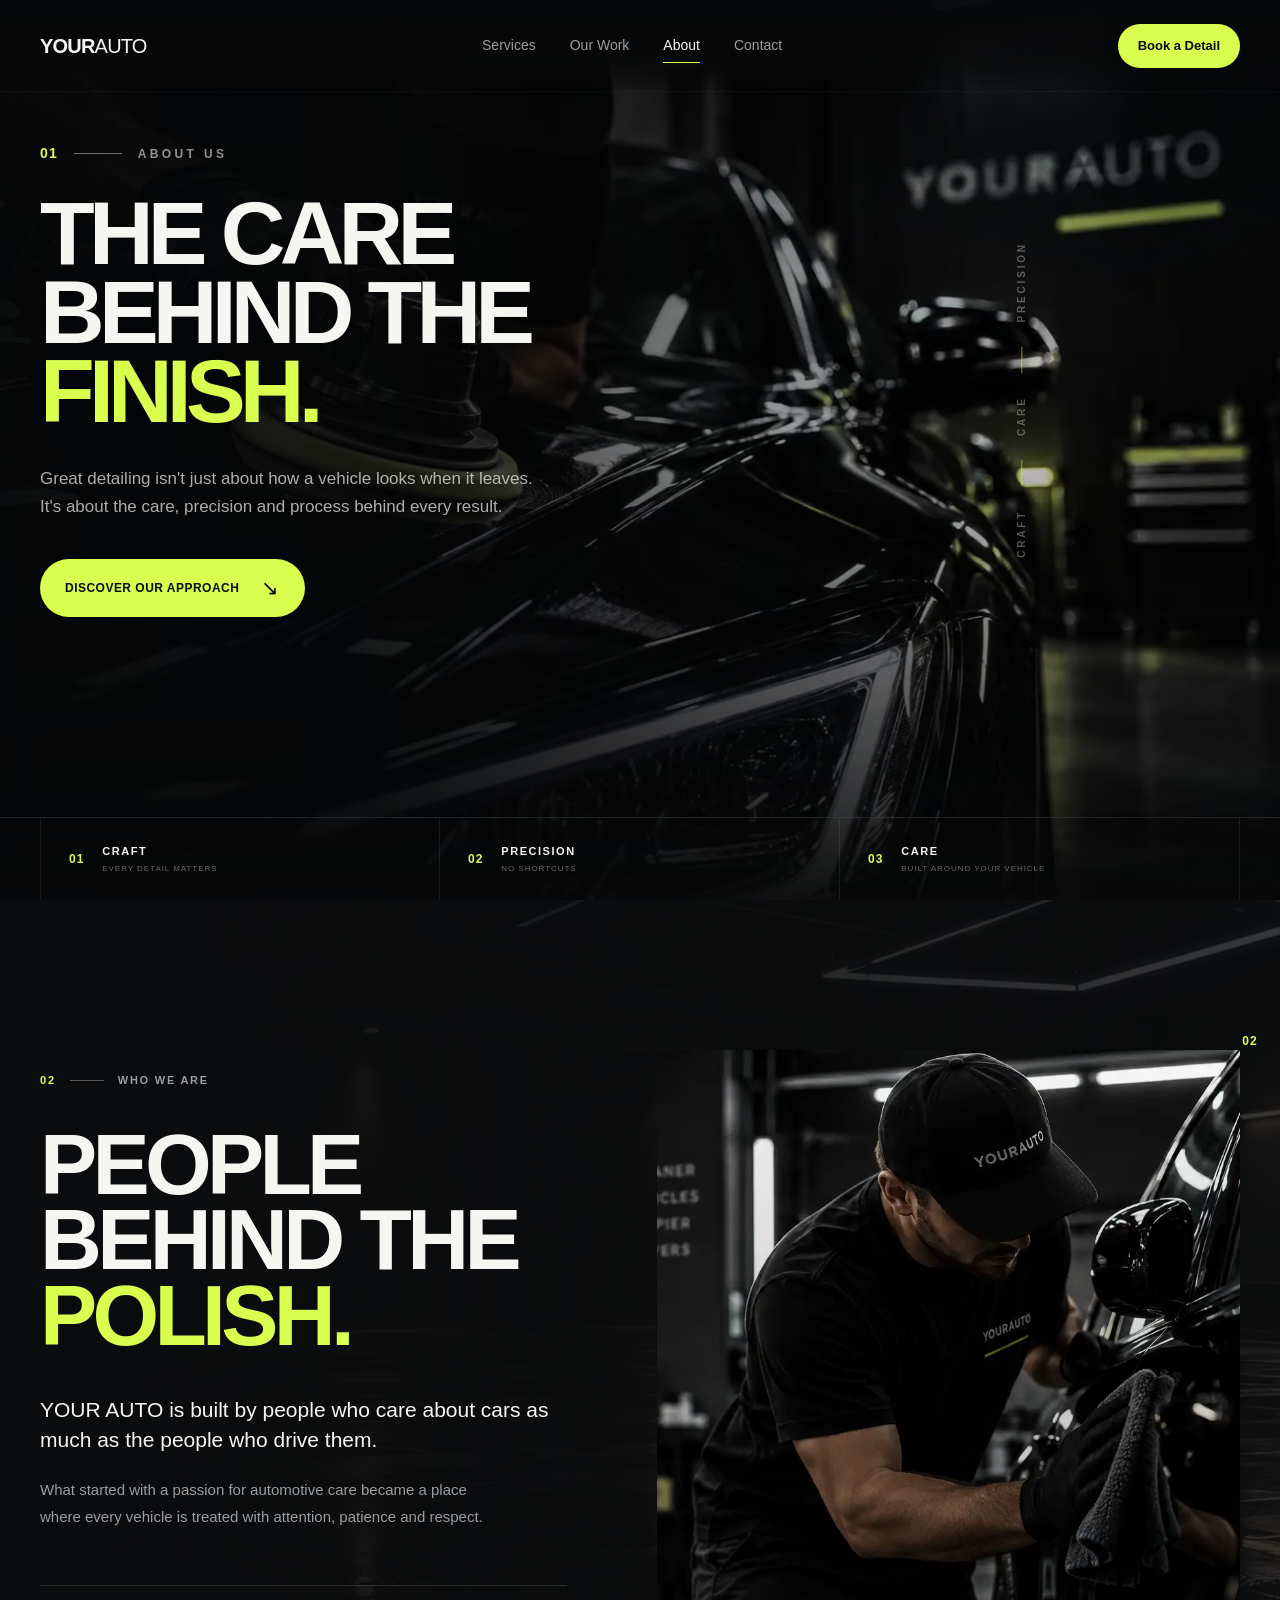
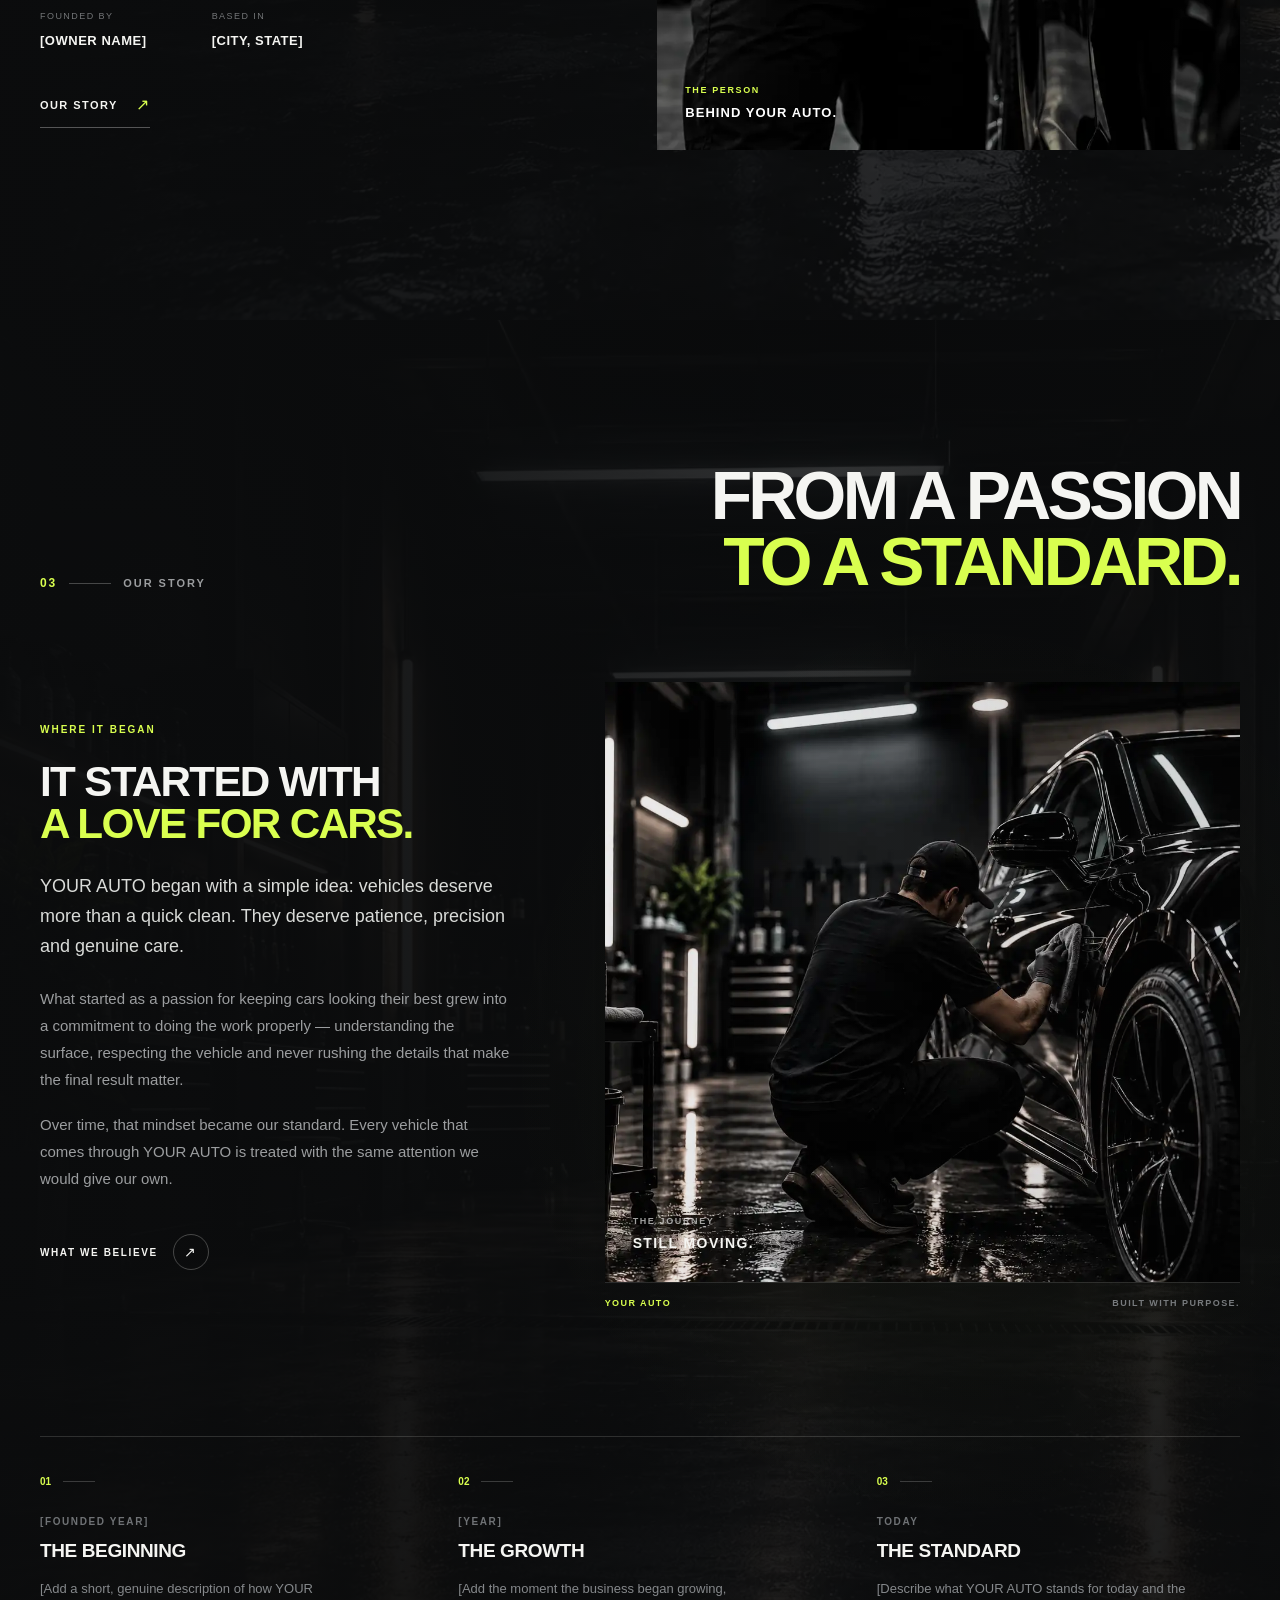
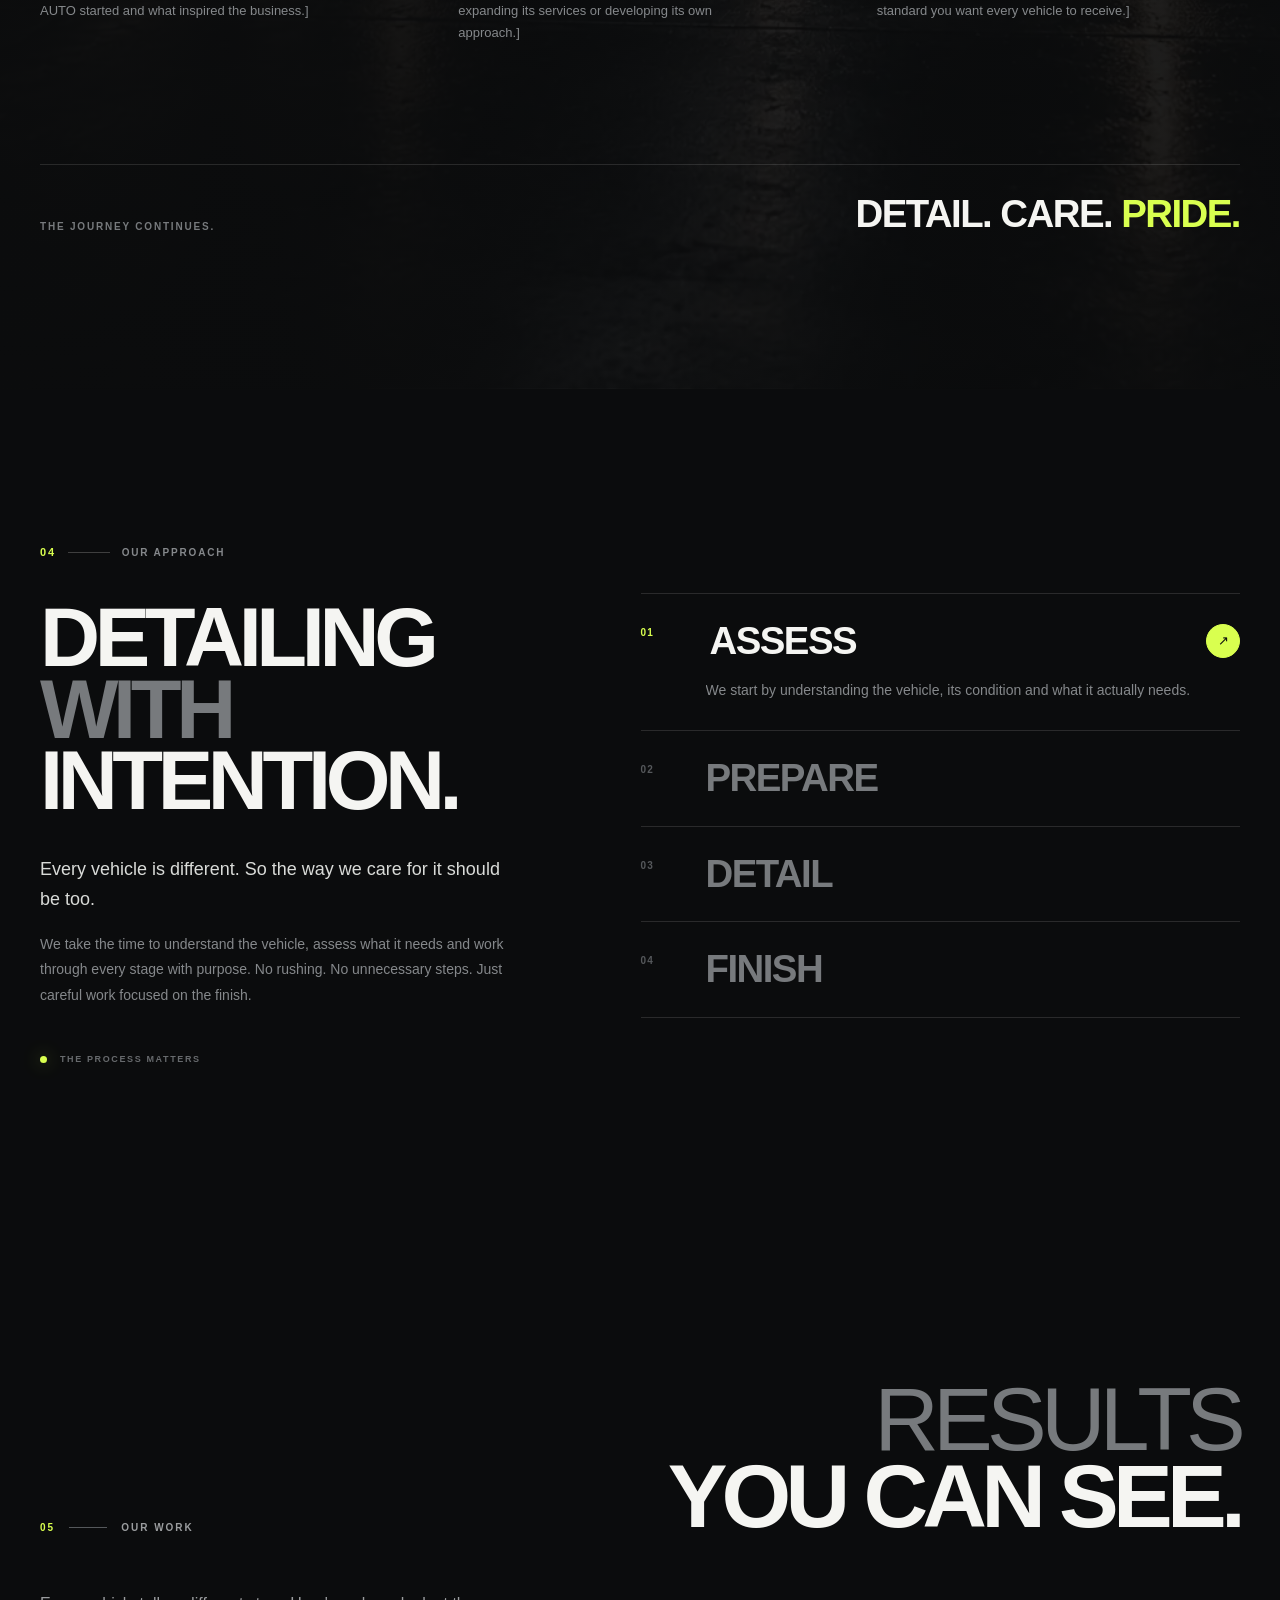
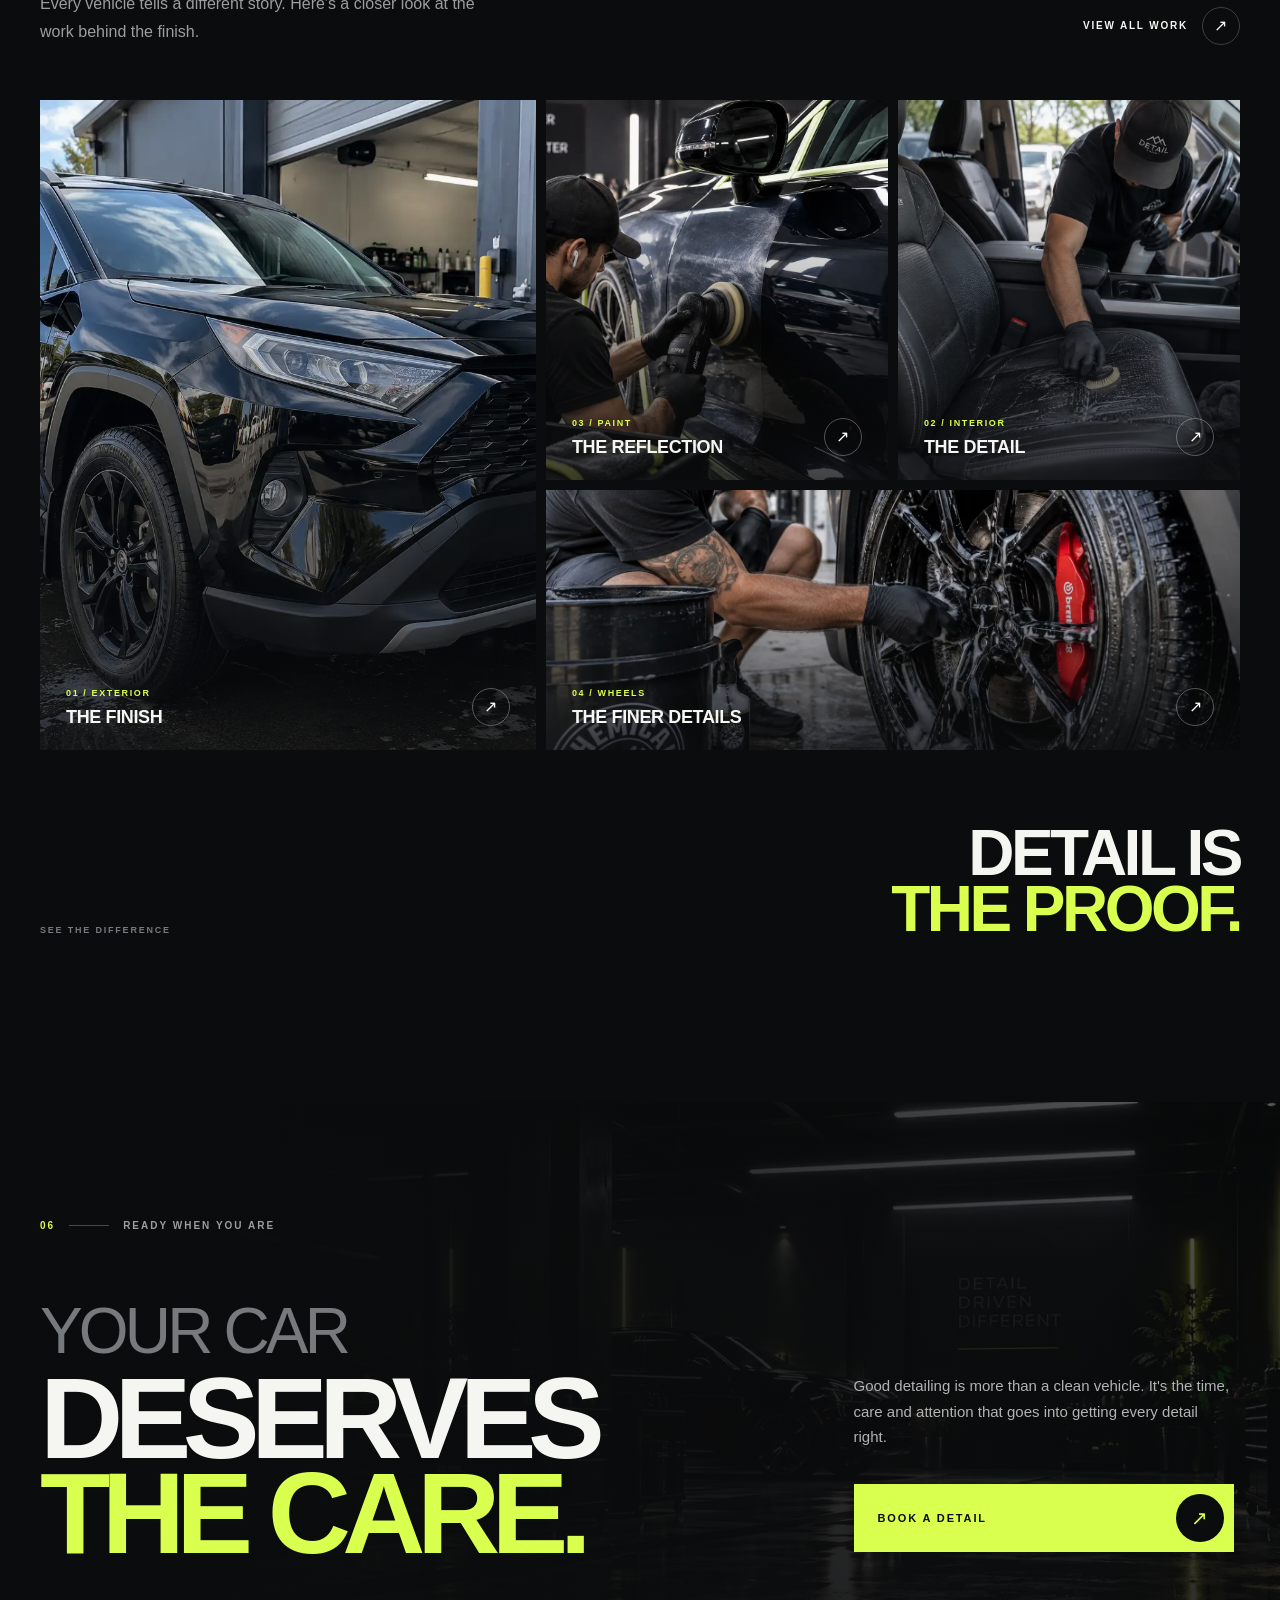
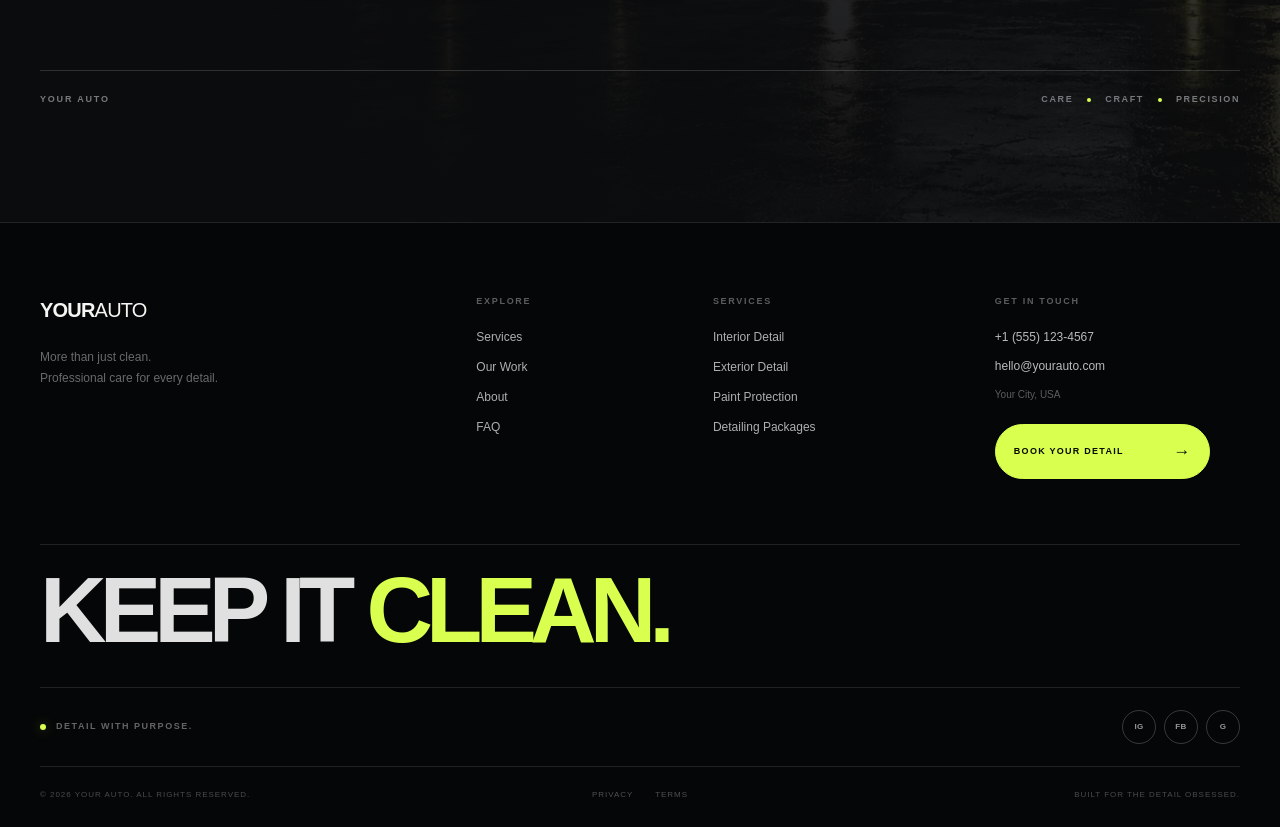
==== commit 74713dbc: "Image update" ====
--- a/about.html
+++ b/about.html
@@ -249,7 +249,7 @@
       <div class="about-who-image">
 
         <img
-          src="images/about-founder.png"
+          src="images/about-founder.webp"
           alt="YOUR AUTO founder working on a vehicle"
           loading="lazy"
         />
@@ -724,7 +724,7 @@
         <div class="about-work-image">
 
           <img
-            src="images/gallery-exterior-01.png"
+            src="images/gallery-exterior-01.webp"
             alt="Exterior detailing result"
             loading="lazy"
           >
@@ -756,7 +756,7 @@
         <div class="about-work-image">
 
           <img
-            src="images/gallery-interior-01.png"
+            src="images/gallery-interior-01.webp"
             alt="Interior detailing result"
             loading="lazy"
           >
@@ -788,7 +788,7 @@
         <div class="about-work-image">
 
           <img
-            src="images/gallery-paint-01.png"
+            src="images/gallery-paint-01.webp"
             alt="Paint correction result"
             loading="lazy"
           >
@@ -820,7 +820,7 @@
         <div class="about-work-image">
 
           <img
-            src="images/gallery-wheel-01.png"
+            src="images/gallery-wheel-01.webp"
             alt="Wheel detailing result"
             loading="lazy"
           >
--- a/style.css
+++ b/style.css
@@ -159,14 +159,69 @@
   gap: 34px;
 }
 
-.main-nav a {
+/* =========================================
+   NAVIGATION — PREMIUM HOVER / ACTIVE
+========================================= */
+
+.main-nav a:not(.mobile-booking) {
+  position: relative;
+
   font-size: 14px;
   color: var(--muted);
-  transition: color 0.25s ease;
-}
-
-.main-nav a:hover {
+
+  padding: 8px 0;
+
+  transition:
+    color 0.3s ease,
+    transform 0.3s cubic-bezier(.22,1,.36,1);
+}
+
+/* Animated underline */
+.main-nav a:not(.mobile-booking)::after {
+  content: "";
+
+  position: absolute;
+  left: 0;
+  bottom: 1px;
+
+  width: 100%;
+  height: 1.5px;
+
+  background: var(--accent);
+
+  transform: scaleX(0);
+  transform-origin: right;
+
+  transition:
+    transform 0.4s cubic-bezier(.22,1,.36,1),
+    box-shadow 0.3s ease;
+}
+
+/* Hover */
+.main-nav a:not(.mobile-booking):hover {
   color: var(--text);
+  transform: translateY(-2px);
+}
+
+.main-nav a:not(.mobile-booking):hover::after {
+  transform: scaleX(1);
+  transform-origin: left;
+
+  box-shadow:
+    0 0 10px rgba(217,255,79,.35);
+}
+
+/* Active page */
+.main-nav a:not(.mobile-booking).active {
+  color: var(--text);
+}
+
+.main-nav a:not(.mobile-booking).active::after {
+  transform: scaleX(1);
+  transform-origin: left;
+
+  box-shadow:
+    0 0 10px rgba(217,255,79,.35);
 }
 
 .header-cta {
@@ -584,7 +639,7 @@
   position: absolute;
   inset: -3%;
 
-  background-image: url("images/hero-image.png");
+  background-image: url("images/hero-image.webp");
   background-size: cover;
   background-position: center;
 
@@ -959,7 +1014,7 @@
       rgba(7, 8, 9, 0.76) 38%,
       rgba(7, 8, 9, 0.94) 100%
     ),
-    url("images/service-bg.png")
+    url("images/service-bg.webp")
     center center / cover no-repeat;
 
   overflow: hidden;
@@ -1739,7 +1794,7 @@
   inset: 0;
   z-index: 0;
 
-  background-image: url("images/trust-section-bg.png");
+  background-image: url("images/trust-section-bg.webp");
   background-size: cover;
   background-position: center;
   background-repeat: no-repeat;
@@ -2305,7 +2360,7 @@
 
   transform: translateX(-50%);
 
-  background-image: url("images/trust-bottom-strip-bg.png");
+  background-image: url("images/trust-bottom-strip-bg.webp");
   background-size: cover;
   background-position: center;
   background-repeat: no-repeat;
@@ -2611,7 +2666,7 @@
 
 
   .trust-background {
-    background-image: url("images/trust-section-mobile.png");
+    background-image: url("images/trust-section-mobile.webp");
 
     background-size: cover;
 
@@ -3358,7 +3413,7 @@
   z-index: -3;
 
   background-image:
-    url("images/package-section-bg.png");
+    url("images/package-section-bg.webp");
 
   background-size: cover;
   background-position: center center;
@@ -3895,7 +3950,7 @@
       rgba(10, 11, 12, 0.55),
       rgba(5, 6, 7, 0.92)
     ),
-    url("images/essential-bg.png");
+    url("images/essential-bg.webp");
 
   background-size: cover;
   background-position: center;
@@ -3910,7 +3965,7 @@
       rgba(10, 11, 12, 0.55),
       rgba(5, 6, 7, 0.92)
     ),
-    url("images/signature-bg.png");
+    url("images/signature-bg.webp");
 
   background-size: cover;
   background-position: center;
@@ -3925,7 +3980,7 @@
       rgba(10, 11, 12, 0.55),
       rgba(5, 6, 7, 0.92)
     ),
-    url("images/ultimate-bg.png");
+    url("images/ultimate-bg.webp");
 
   background-size: cover;
   background-position: center;
@@ -4514,7 +4569,7 @@
   z-index: -2;
 
   background:
-    url("images/work-featured.png")
+    url("images/work-featured.webp")
     center center / cover no-repeat;
 
   transform: scale(1.02);
@@ -4822,35 +4877,35 @@
 /* IMAGE ASSIGNMENTS */
 
 .work-card:nth-child(1) .work-card-image {
-  background-image: url("images/work-exterior.png");
+  background-image: url("images/work-exterior.webp");
 }
 
 .work-card:nth-child(2) .work-card-image {
-  background-image: url("images/work-interior.png");
+  background-image: url("images/work-interior.webp");
 }
 
 .work-card:nth-child(3) .work-card-image {
-  background-image: url("images/work-wheels.png");
+  background-image: url("images/work-wheels.webp");
 }
 
 .work-card:nth-child(4) .work-card-image {
-  background-image: url("images/work-paint.png");
+  background-image: url("images/work-paint.webp");
 }
 
 .work-card:nth-child(5) .work-card-image {
-  background-image: url("images/work-ceramic.png");
+  background-image: url("images/work-ceramic.webp");
 }
 
 .work-card:nth-child(6) .work-card-image {
-  background-image: url("images/work-paint-two.png");
+  background-image: url("images/work-paint-two.webp");
 }
 
 .work-card:nth-child(7) .work-card-image {
-  background-image: url("images/work-engine.png");
+  background-image: url("images/work-engine.webp");
 }
 
 .work-card:nth-child(8) .work-card-image {
-  background-image: url("images/work-truck.png");
+  background-image: url("images/work-truck.webp");
 }
 
 
@@ -5280,7 +5335,7 @@
   z-index: -2;
 
   background:
-    url("images/stories-bg.png")
+    url("images/stories-bg.webp")
     center center / cover no-repeat;
 
   filter:
@@ -6166,7 +6221,7 @@
       rgba(5,6,7,.30) 68%,
       rgba(5,6,7,.42) 100%
     ),
-    url("images/detailer-main.png");
+    url("images/detailer-main.webp");
 
   background-size: cover;
   background-position: center center;
@@ -6902,7 +6957,7 @@
         rgba(5,6,7,.38) 70%,
         rgba(5,6,7,.72) 100%
       ),
-      url("images/detailer-mobile.png");
+      url("images/detailer-mobile.webp");
 
     background-size: cover;
 
@@ -7128,7 +7183,7 @@
       rgba(5,6,7,.30) 72%,
       rgba(5,6,7,.48) 100%
     ),
-    url("images/faq-bg.png");
+    url("images/faq-bg.webp");
 
   background-size: cover;
 
@@ -8261,7 +8316,7 @@
       rgba(5,6,7,.05) 55%,
       rgba(5,6,7,.78) 100%
     ),
-    url("images/booking-bg.png");
+    url("images/booking-bg.webp");
 
   background-size: cover;
 
@@ -8958,7 +9013,7 @@
         rgba(5,6,7,.48) 68%,
         rgba(5,6,7,.72) 100%
       ),
-      url("images/booking-bg.png");
+      url("images/booking-bg.webp");
 
     background-position:
       62% center;
--- a/about.css
+++ b/about.css
@@ -26,7 +26,7 @@
   z-index: -3;
 
   background-image:
-    url("images/about-hero.png");
+    url("images/about-hero.webp");
 
   background-size: cover;
   background-position: center center;
@@ -727,7 +727,7 @@
       rgba(11, 12, 13, 0.92) 45%,
       rgba(11, 12, 13, 0.82) 100%
     ),
-    url("images/about-who-bg.png") center center / cover no-repeat;
+    url("images/about-who-bg.webp") center center / cover no-repeat;
 
   padding: 150px 0 170px;
 
@@ -1120,7 +1120,7 @@
       rgba(11, 12, 13, 0.25) 0%,
       rgba(11, 12, 13, 0.55) 100%
     ),
-    url("images/about-story-bg.png");
+    url("images/about-story-bg.webp");
 
   background-size: cover;
   background-position: center center;
@@ -1372,7 +1372,7 @@
       rgba(11,12,13,0.08),
       rgba(11,12,13,0.18)
     ),
-    url("images/about-story.png");
+    url("images/about-story.webp");
 
   background-size: cover;
   background-position: center;
@@ -2772,7 +2772,7 @@
   inset: 0;
 
   background-image:
-    url("images/about-cta-bg.png");
+    url("images/about-cta-bg.webp");
 
   background-size: cover;
   background-position: center center;
